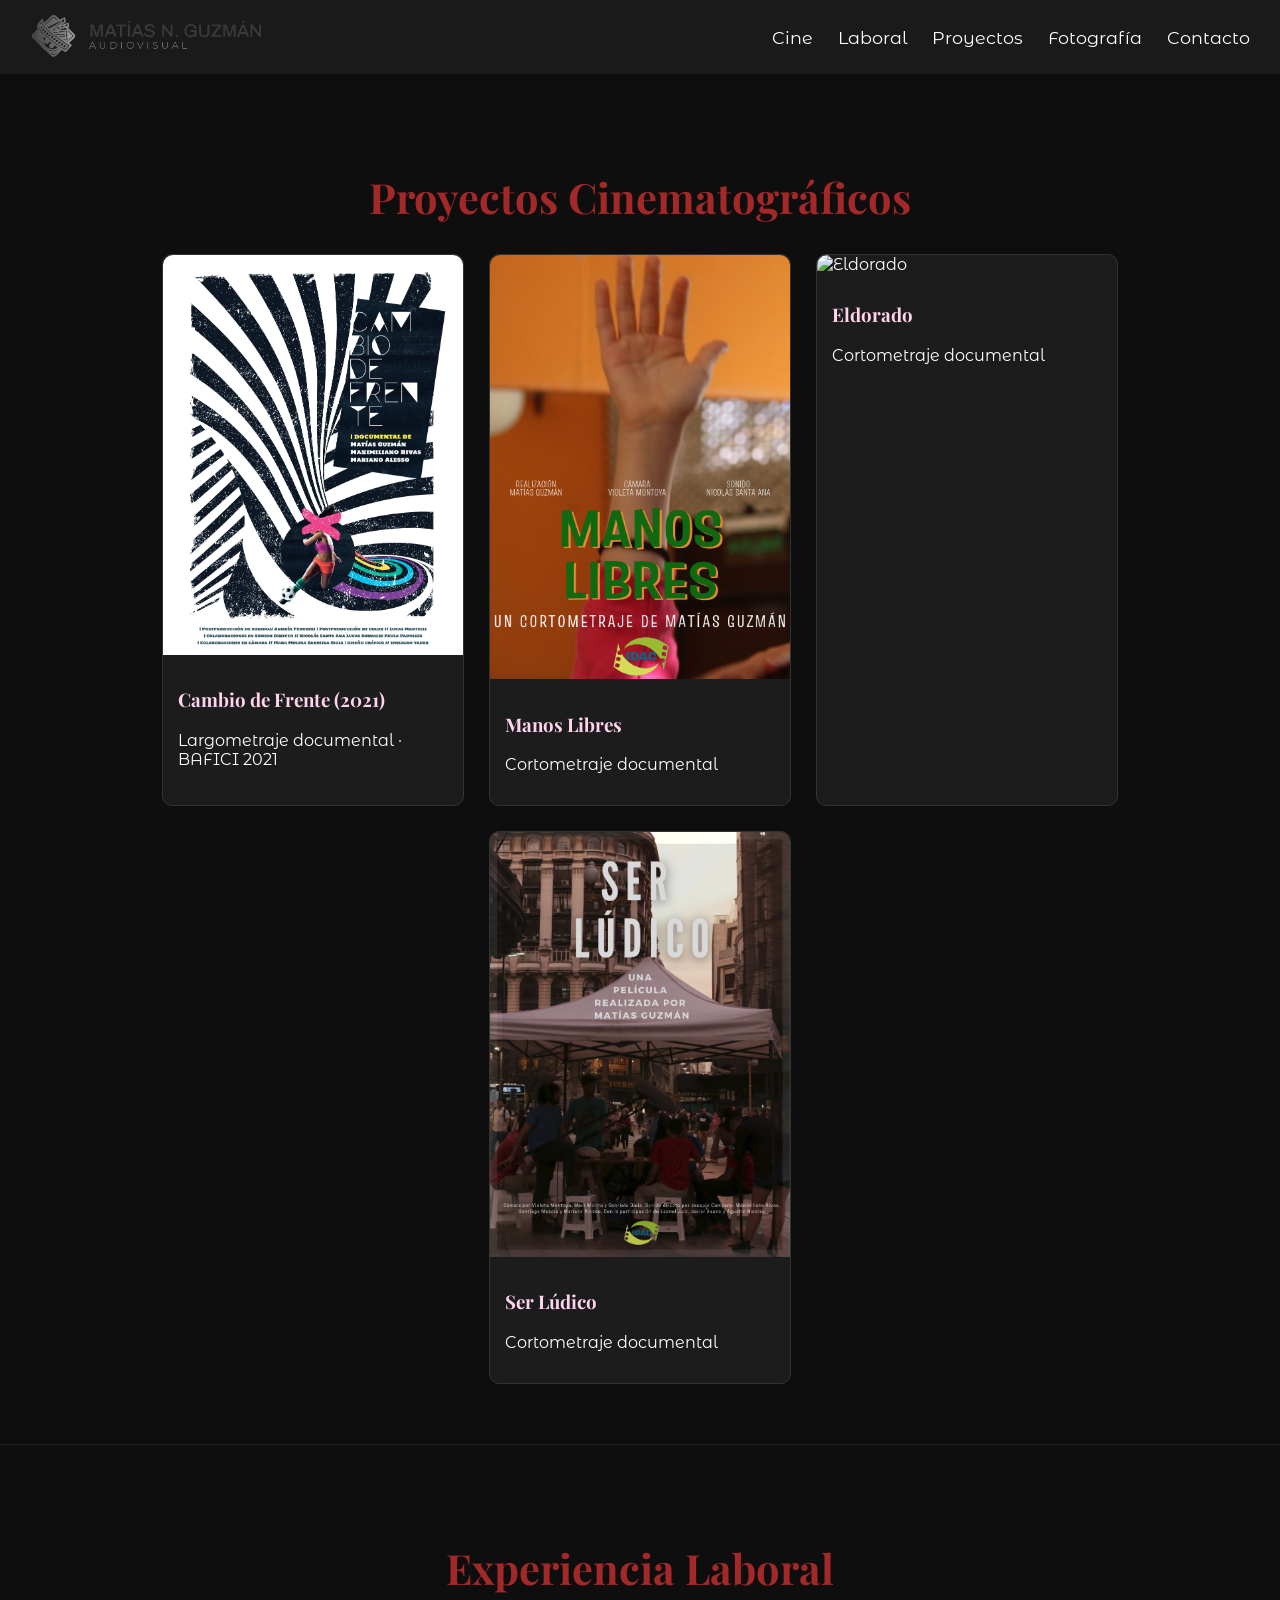
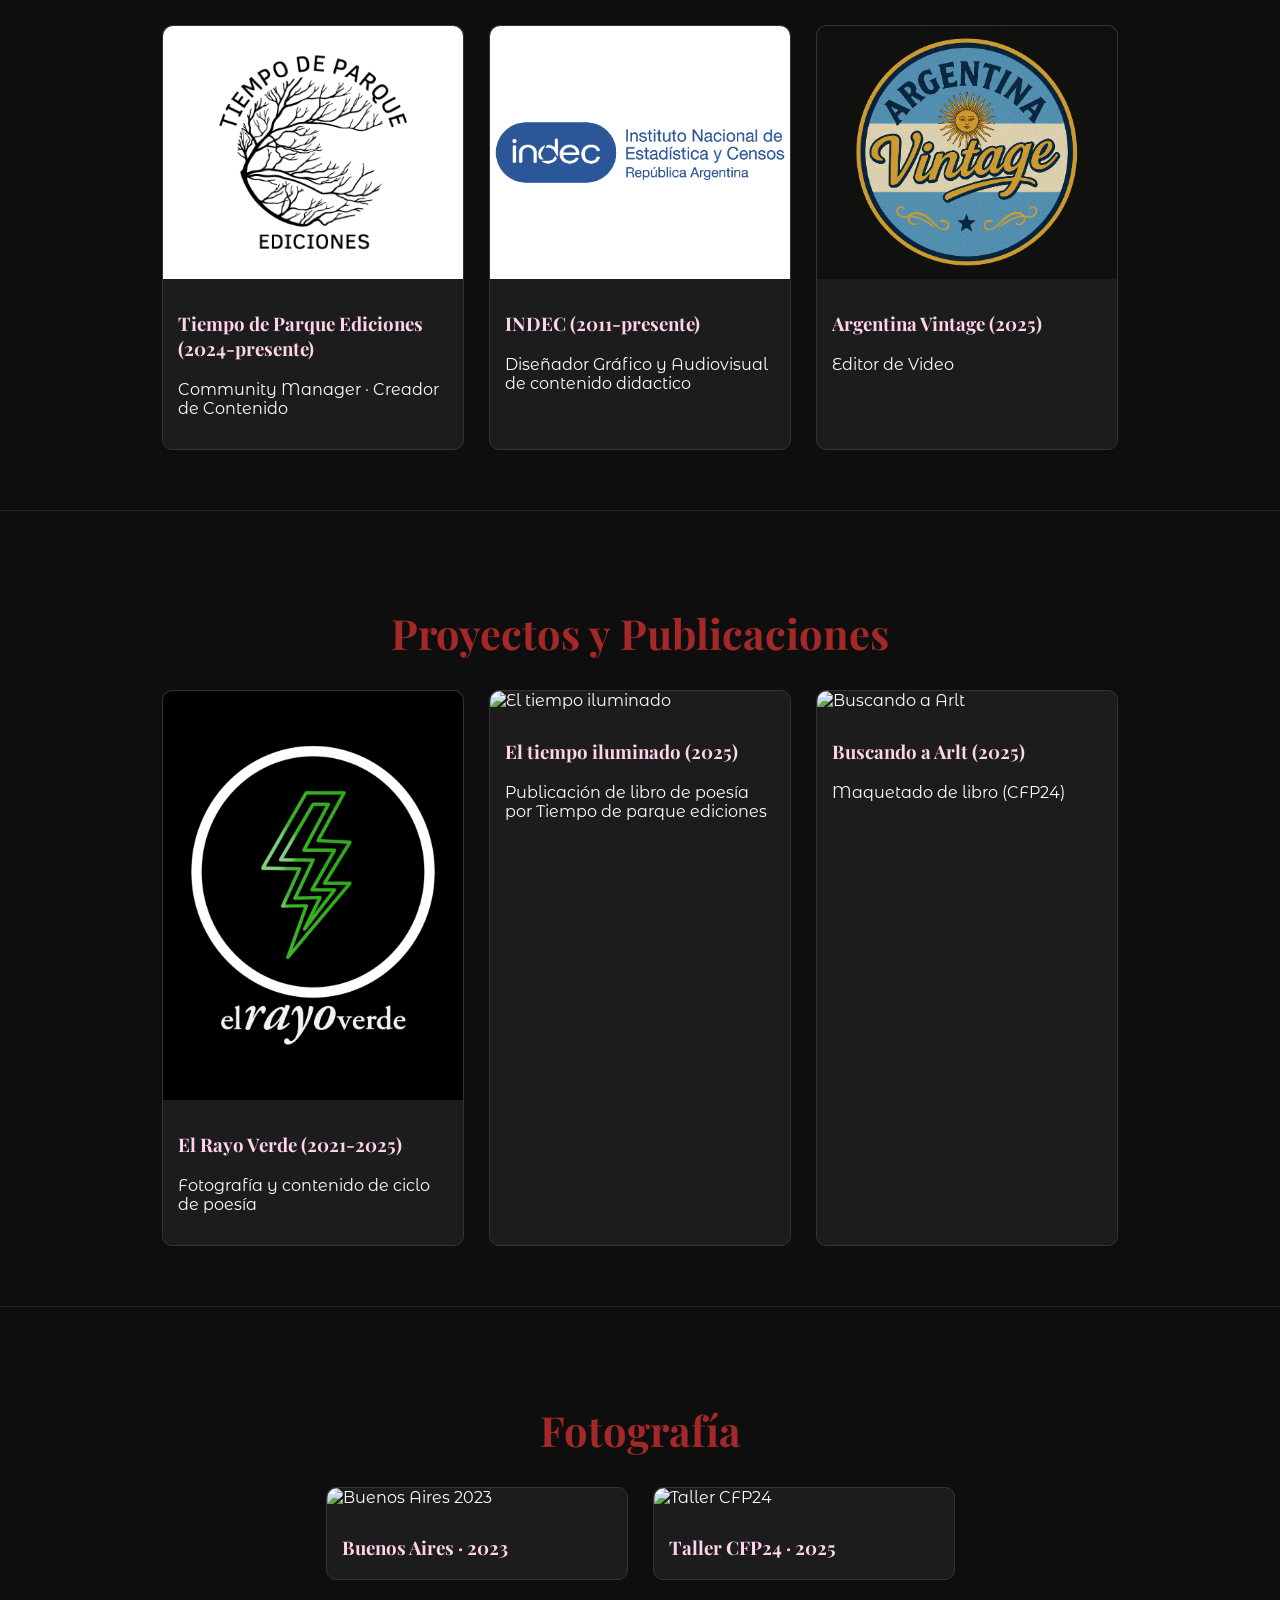
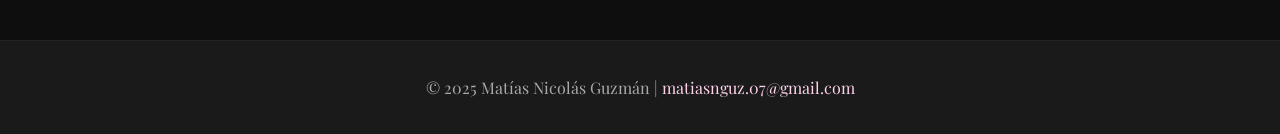
==== index.html @ 21bdc338 "Add files via upload" ====
<!DOCTYPE html>
<html lang="es">
<head>
  <meta charset="UTF-8">
  <meta name="viewport" content="width=device-width, initial-scale=1.0">
  <title>Portfolio – Matías Nicolás Guzmán</title>
  <link rel="stylesheet" href="css/style.css">

  <!-- Fuentes -->
  <link rel="preconnect" href="https://fonts.googleapis.com">
  <link rel="preconnect" href="https://fonts.gstatic.com" crossorigin>
  <link href="https://fonts.googleapis.com/css2?family=Montserrat+Alternates:wght@300;500;700&family=Playfair+Display:wght@400;700&display=swap" rel="stylesheet">
</head>

<body>

<header id="top">
  <div class="contenedor-header">
    <div class="logo">
      <img src="img/Logo MNG-02.png" alt="Logo Matías Guzmán">
    </div>

    <!-- Menú Hamburguesa -->
    <input type="checkbox" id="menu-toggle">
    <label for="menu-toggle" class="menu-icon">&#9776;</label>

    <nav class="navegador">
      <a href="#cine" class="listanav">Cine</a>
      <a href="#laboral" class="listanav">Laboral</a>
      <a href="#proyectos" class="listanav">Proyectos</a>
      <a href="#fotografia" class="listanav">Fotografía</a>
      <a href="#contacto" class="listanav">Contacto</a>
    </nav>
  </div>
</header>

<main>

  <!-- 🎬 CINE -->
  <section id="cine" class="bloque">
    <h1>Proyectos Cinematográficos</h1>
    <div class="galeria">
      <a href="#modal-cambio" class="card">
        <img src="img/portfolio/1_peliculas/1_cambio_de_frente/poster.png" alt="Cambio de Frente">
        <h3>Cambio de Frente (2021)</h3>
        <p>Largometraje documental · BAFICI 2021</p>
      </a>
      <a href="#modal-manos" class="card">
        <img src="img/portfolio/1_peliculas/2_manos_libres/Manos_Libres_0.png" alt="Manos Libres">
        <h3>Manos Libres</h3>
        <p>Cortometraje documental</p>
      </a>
      <a href="#modal-eldorado" class="card">
        <img src="img/eldorado.jpg" alt="Eldorado">
        <h3>Eldorado</h3>
        <p>Cortometraje documental</p>
      </a>
      <a href="#modal-serludico" class="card">
        <img src="img/portfolio/1_peliculas/4_ser_ludico/Ser lúdico poster 1.png" alt="Ser Lúdico">
        <h3>Ser Lúdico</h3>
        <p>Cortometraje documental</p>
      </a>
    </div>
  </section>

  <!-- 💼 LABORAL -->
  <section id="laboral" class="bloque">
    <h1>Experiencia Laboral</h1>
    <div class="galeria">
      <a href="#modal-tp" class="card">
        <img src="img/portfolio/2_trabajos/1_tiempo_de_parque/Tiempo-de-parque-1.png" alt="Tiempo de Parque">
        <h3>Tiempo de Parque Ediciones (2024-presente)</h3>
        <p>Community Manager · Creador de Contenido</p>
      </a>
      <a href="#modal-indec" class="card">
        <img src="img/portfolio/2_trabajos/2_indec/INDEC-1.png" alt="INDEC">
        <h3>INDEC (2011-presente)</h3>
        <p>Diseñador Gráfico y Audiovisual de contenido didactico</p>
      </a>
      <a href="#modal-vintage" class="card">
        <img src="img/portfolio/2_trabajos/3_argentina_vintage/Argentina-Vinatege-1.png" alt="Argentina Vintage">
        <h3>Argentina Vintage (2025)</h3>
        <p>Editor de Video</p>
      </a>
    </div>
  </section>

  <!-- 📚 PROYECTOS -->
  <section id="proyectos" class="bloque">
    <h1>Proyectos y Publicaciones</h1>
    <div class="galeria">
      <a href="#modal-rayo" class="card">
        <img src="img/portfolio/3_otras_experiencias/1_rayo_verde/El-Rayo-Verde-1.png" alt="El Rayo Verde">
        <h3>El Rayo Verde (2021-2025)</h3>
        <p>Fotografía y contenido de ciclo de poesía</p>
      </a>
      <a href="#modal-tiempo" class="card">
        <img src="img/portfolio/3_otras_experiencias/2_el_tiempo_iluminado/El_tiempo_iluminado_1.png" alt="El tiempo iluminado">
        <h3>El tiempo iluminado (2025)</h3>
        <p>Publicación de libro de poesía por Tiempo de parque ediciones</p>
      </a>
      <a href="#modal-arlt" class="card">
        <img src="img/portfolio/3_otras_experiencias/3_buscando_a_arlt/Buscando_a_Arlt_1.png" alt="Buscando a Arlt">
        <h3>Buscando a Arlt (2025)</h3>
        <p>Maquetado de libro (CFP24)</p>
      </a>
    </div>
  </section>

  <!-- 📸 FOTOGRAFÍA -->
  <section id="fotografia" class="bloque">
    <h1>Fotografía</h1>
    <div class="galeria">
      <a href="#album-buenosaires" class="card">
        <img src="img/foto_album1.jpg" alt="Buenos Aires 2023">
        <h3>Buenos Aires · 2023</h3>
      </a>
      <a href="#album-taller" class="card">
        <img src="img/foto_album2.jpg" alt="Taller CFP24">
        <h3>Taller CFP24 · 2025</h3>
      </a>
    </div>
  </section>

</main>

<footer id="contacto">
  <p>© 2025 Matías Nicolás Guzmán | <a href="mailto:matiasnguz.07@gmail.com">matiasnguz.07@gmail.com</a></p>
</footer>



<!-- ===== MODALES ===== -->
<!-- 🎬 Cine -->
<div id="modal-cambio" class="modal">
  <div class="modal-contenido">
    <a href="#" class="cerrar">&times;</a>
    <h2>Cambio de Frente (2021)</h2>
    <p>Largometraje documental co-dirigido junto a Maximiliano Rivas y Mariano Alesso. Seleccionado en BAFICI 2021.</p>
    <img src="img/cambio_set1.jpg" alt="">
    <iframe width="560" height="315" src="https://www.youtube.com/embed/IPI6MHdario?si=OzjEFWKhlk82py-E" title="YouTube video player" frameborder="0" allow="accelerometer; autoplay; clipboard-write; encrypted-media; gyroscope; picture-in-picture; web-share" referrerpolicy="strict-origin-when-cross-origin" allowfullscreen></iframe>
  </div>
</div>

<div id="modal-manos" class="modal">
  <div class="modal-contenido">
    <a href="#" class="cerrar">&times;</a>
    <h2>Manos Libres</h2>
    <p>Cortometraje documental. Realización integral.</p>
    <iframe width="560" height="315" src="https://www.youtube.com/embed/6IglUnKZR1o?si=a-uwd4CWpbsjKKUE" title="YouTube video player" frameborder="0" allow="accelerometer; autoplay; clipboard-write; encrypted-media; gyroscope; picture-in-picture; web-share" referrerpolicy="strict-origin-when-cross-origin" allowfullscreen></iframe>
  </div>
</div>

<div id="modal-eldorado" class="modal">
  <div class="modal-contenido">
    <a href="#" class="cerrar">&times;</a>
    <h2>Eldorado</h2>
    <p>Cortometraje documental. Realización integral.</p>
    <iframe width="560" height="315" src="https://www.youtube.com/embed/XXXXX" allowfullscreen></iframe>
  </div>
</div>

<!-- 💼 Laboral -->
<div id="modal-tp" class="modal">
  <div class="modal-contenido">
    <a href="#" class="cerrar">&times;</a>
    <h2>Tiempo de Parque Ediciones</h2>
    <p>Producción integral de contenidos audiovisuales para redes. Reels, diseño de piezas gráficas y cobertura fotográfica de eventos culturales.</p>
    <img src="img/evento_tdp1.jpg" alt="">
  </div>
</div>

<div id="modal-indec" class="modal">
  <div class="modal-contenido">
    <a href="#" class="cerrar">&times;</a>
    <h2>INDEC</h2>
    <p>Diseñador audiovisual y editor de contenidos didácticos desde 2011. Creación de materiales educativos, animaciones y videos institucionales.</p>
  </div>
</div>

<div id="modal-vintage" class="modal">
  <div class="modal-contenido">
    <a href="#" class="cerrar">&times;</a>
    <h2>Argentina Vintage</h2>
    <p>Edición de videos para canal de YouTube. Montaje a partir de voz en off, selección de archivo y efectos visuales.</p>
  </div>
</div>

<!-- 📚 Proyectos -->
 <div id="modal-rayo" class="modal">
  <div class="modal-contenido">
    <a href="#" class="cerrar">&times;</a>
    <h2>Buscando a Arlt</h2>
    <p>Maquetado y diseño del libro en el taller CFP24 (2025).</p>
    <img src="" alt="">
  </div>
</div>

<div id="modal-arlt" class="modal">
  <div class="modal-contenido">
    <a href="#" class="cerrar">&times;</a>
    <h2>Buscando a Arlt</h2>
    <p>Maquetado y diseño del libro en el taller CFP24 (2025).</p>
    <img src="" alt="">
  </div>
</div>

<div id="modal-tiempo" class="modal">
  <div class="modal-contenido">
    <a href="#" class="cerrar">&times;</a>
    <h2>El tiempo iluminado</h2>
    <p>Libro de poesía publicado en Tiempo de Parque Ediciones (2024).</p>
    <img src="img/tiempo_iluminado.jpg" alt="">
  </div>
</div>

<!-- 📸 Álbumes con carrusel -->
<div id="album-buenosaires" class="modal">
  <div class="modal-contenido">
    <a href="#" class="cerrar">&times;</a>
    <h2>Buenos Aires · 2023</h2>
    <div class="carrusel">
      <input type="radio" name="slide1" id="s1a" checked>
      <input type="radio" name="slide1" id="s2a">
      <input type="radio" name="slide1" id="s3a">

      <div class="slides">
        <div><img src="img/ba1.jpg" alt=""></div>
        <div><img src="img/ba2.jpg" alt=""></div>
        <div><img src="img/ba3.jpg" alt=""></div>
      </div>
      <div class="navegacion">
        <label for="s1a"></label>
        <label for="s2a"></label>
        <label for="s3a"></label>
      </div>
    </div>
  </div>
</div>

</body>
</html>
---- css/style.css ----
@charset "utf-8";

html {
    scroll-behavior: smooth;
}

body {
  margin: 0;
  background-color: #0e0e0e;
  color: #f0f0f0;
  font-family: "Montserrat Alternates", sans-serif;
}

/* HEADER */
header {
  background-color: #1a1a1a;
  padding: 10px 30px;
  position: sticky;
  top: 0;
  z-index: 10;
}

.contenedor-header {
  display: flex;
  justify-content: space-between;
  align-items: center;
}

.logo img { height: 50px; }

/* Menú Hamburguesa */
#menu-toggle { display: none; }

.menu-icon {
  display: none;
  font-size: 2em;
  color: #fff;
  cursor: pointer;
}

.navegador {
  display: flex;
  gap: 25px;
}

.listanav {
  color: #fff;
  text-decoration: none;
  font-size: 1.1em;
  transition: 0.3s;
}
.listanav:hover { color: rgb(163, 40, 40); }

/* BLOQUES */
.bloque {
  padding: 60px 10%;
  border-bottom: 1px solid #222;
}
h1 {
  font-family: "Playfair Display", serif;
  font-size: 2.6em;
  color: rgb(163, 40, 40);
  margin-bottom: 30px;
  text-align: center;
}

/* GALERÍA */
.galeria {
  display: flex;
  flex-wrap: wrap;
  gap: 25px;
  justify-content: center;
}

.card {
  background-color: #1c1c1c;
  border: 1px solid #333;
  border-radius: 10px;
  width: 300px;
  text-decoration: none;
  color: #fff;
  transition: transform 0.3s ease;
}
.card:hover { transform: scale(1.05); border-color: rgb(163, 40, 40); }
.card img {
  width: 100%;
  border-radius: 10px 10px 0 0;
}
.card h3 {
  font-family: "Playfair Display", serif;
  color: #ffd3ec;
  padding: 10px 15px 0;
}
.card p { padding: 0 15px 15px; }

/* MODAL */
.modal {
  position: fixed;
  top: 0; left: 0;
  width: 100%; height: 100%;
  background: rgba(0,0,0,0.85);
  display: none;
  justify-content: center;
  align-items: center;
  overflow-y: auto;
}
.modal:target { display: flex; }

.modal-contenido {
  background: #111;
  padding: 20px;
  width: 90%;
  max-width: 900px;
  border-radius: 8px;
}
.cerrar {
  color: #ffd3ec;
  font-size: 30px;
  text-decoration: none;
  float: right;
}

/* CARRUSEL */
.carrusel { position: relative; width: 100%; overflow: hidden; margin-top: 20px; }
.slides { display: flex; width: 300%; transition: transform 0.5s ease; }
.slides div { width: 100%; flex-shrink: 0; }
.slides img { width: 100%; border-radius: 8px; }
input[type=radio] { display: none; }
#s1a:checked ~ .slides { transform: translateX(0); }
#s2a:checked ~ .slides { transform: translateX(-100%); }
#s3a:checked ~ .slides { transform: translateX(-200%); }
.navegacion { text-align: center; margin-top: 10px; }
.navegacion label {
  display: inline-block;
  width: 15px; height: 15px;
  background: #aaa;
  border-radius: 50%;
  margin: 0 5px;
  cursor: pointer;
}
.navegacion label:hover { background: rgb(163, 40, 40); }

/* FOOTER */
footer {
  background-color: #1a1a1a;
  text-align: center;
  padding: 20px;
  font-family: "Playfair Display", serif;
  color: #aaa;
}
footer a { color: #ffd3ec; text-decoration: none; }
footer a:hover { color: rgb(163, 40, 40); }

/* 🔸 RESPONSIVE 🔸 */
@media (max-width: 900px) {
  h1 { font-size: 2em; }

  .navegador {
    position: absolute;
    top: 70px; right: 0;
    background-color: #111;
    width: 100%;
    flex-direction: column;
    align-items: center;
    display: none;
  }

  #menu-toggle:checked + .menu-icon + .navegador {
    display: flex;
  }

  .menu-icon { display: block; }

  .card { width: 90%; }
  .bloque { padding: 40px 5%; }
  .modal-contenido { width: 95%; }
}

@media (max-width: 600px) {
  h1 { font-size: 1.8em; }
  .card h3 { font-size: 1.1em; }
  .listanav { font-size: 1em; }
  .slides img { border-radius: 5px; }
}
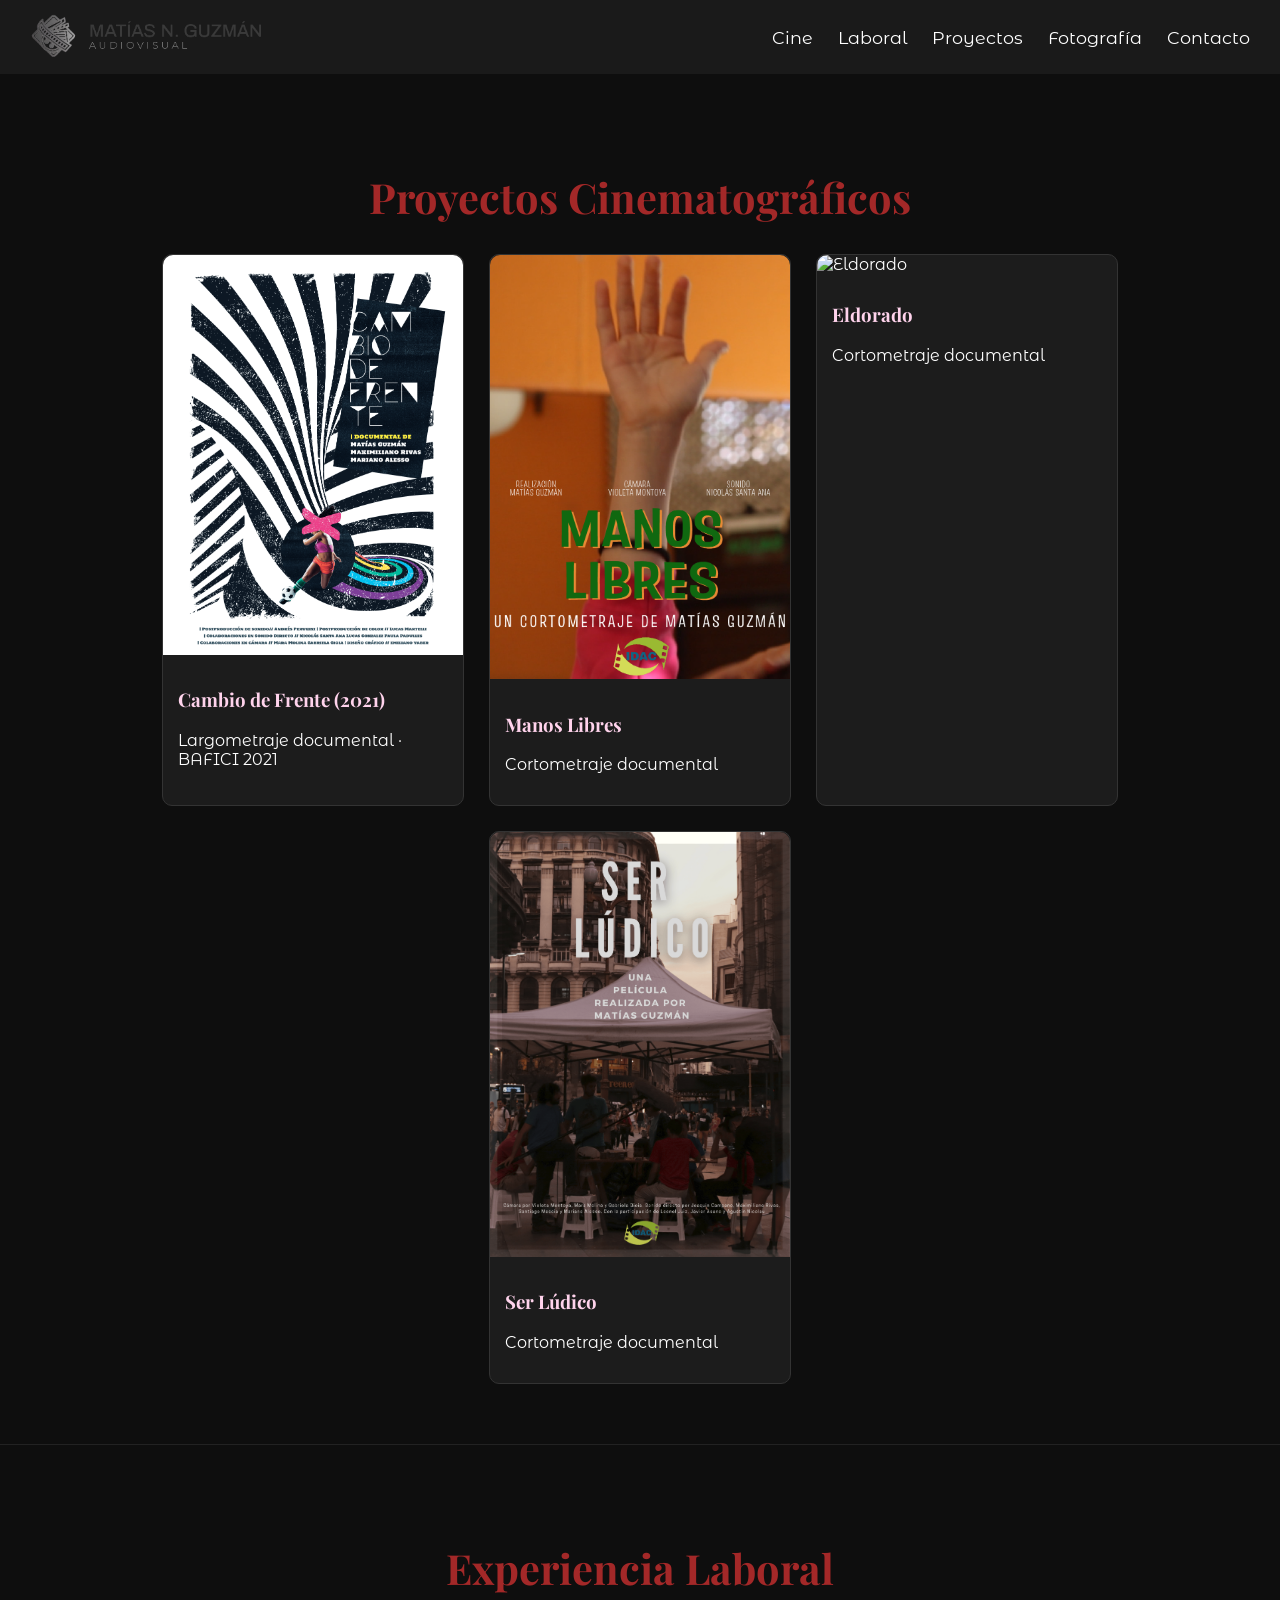
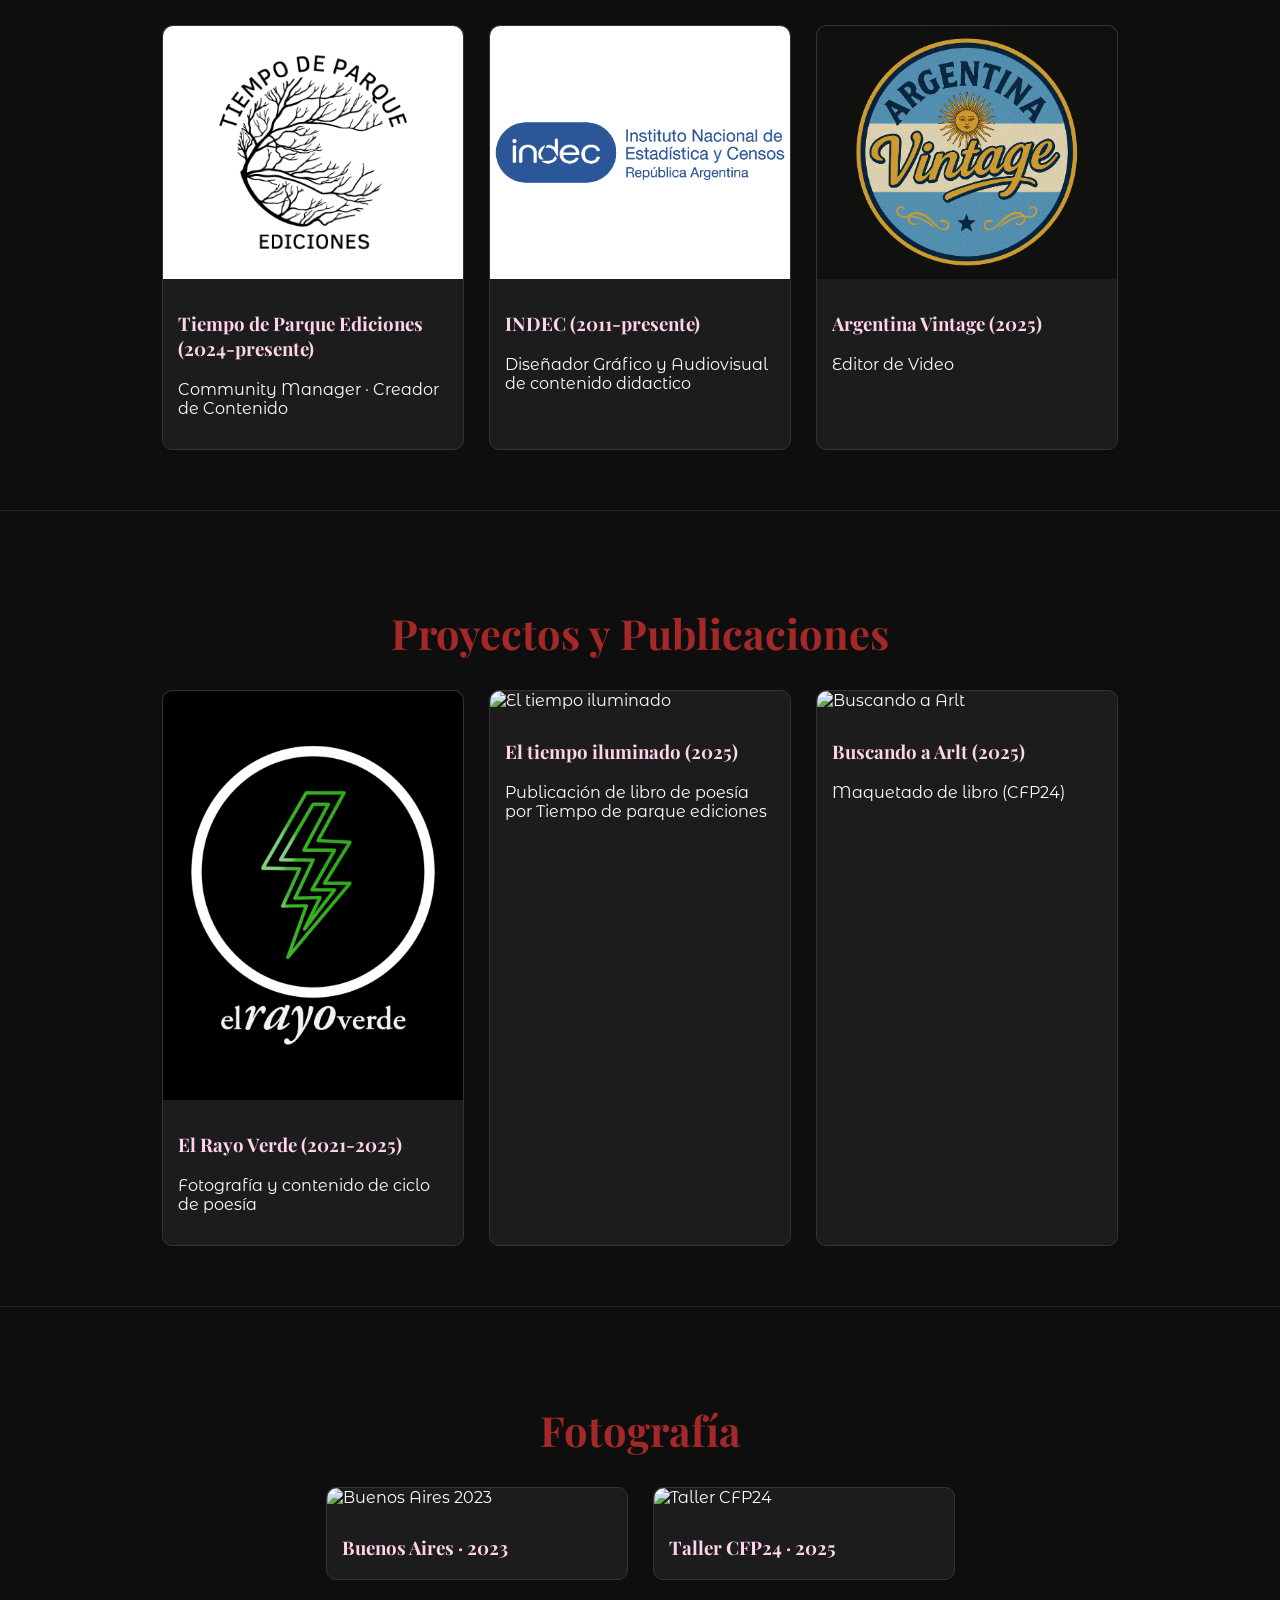
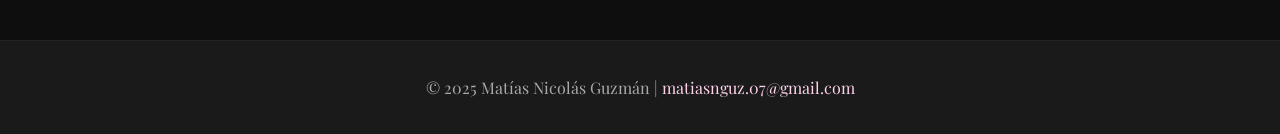
==== commit 6ffd8064: "Add files via upload" ====
--- a/index.html
+++ b/index.html
@@ -137,8 +137,10 @@
     <a href="#" class="cerrar">&times;</a>
     <h2>Cambio de Frente (2021)</h2>
     <p>Largometraje documental co-dirigido junto a Maximiliano Rivas y Mariano Alesso. Seleccionado en BAFICI 2021.</p>
+  <div class="video-container">
     <img src="img/cambio_set1.jpg" alt="">
-    <iframe width="560" height="315" src="https://www.youtube.com/embed/IPI6MHdario?si=OzjEFWKhlk82py-E" title="YouTube video player" frameborder="0" allow="accelerometer; autoplay; clipboard-write; encrypted-media; gyroscope; picture-in-picture; web-share" referrerpolicy="strict-origin-when-cross-origin" allowfullscreen></iframe>
+    <iframe src="https://www.youtube.com/embed/IPI6MHdario?si=OzjEFWKhlk82py-E" title="YouTube video" frameborder="0" allowfullscreen></iframe>
+  </div>
   </div>
 </div>
 
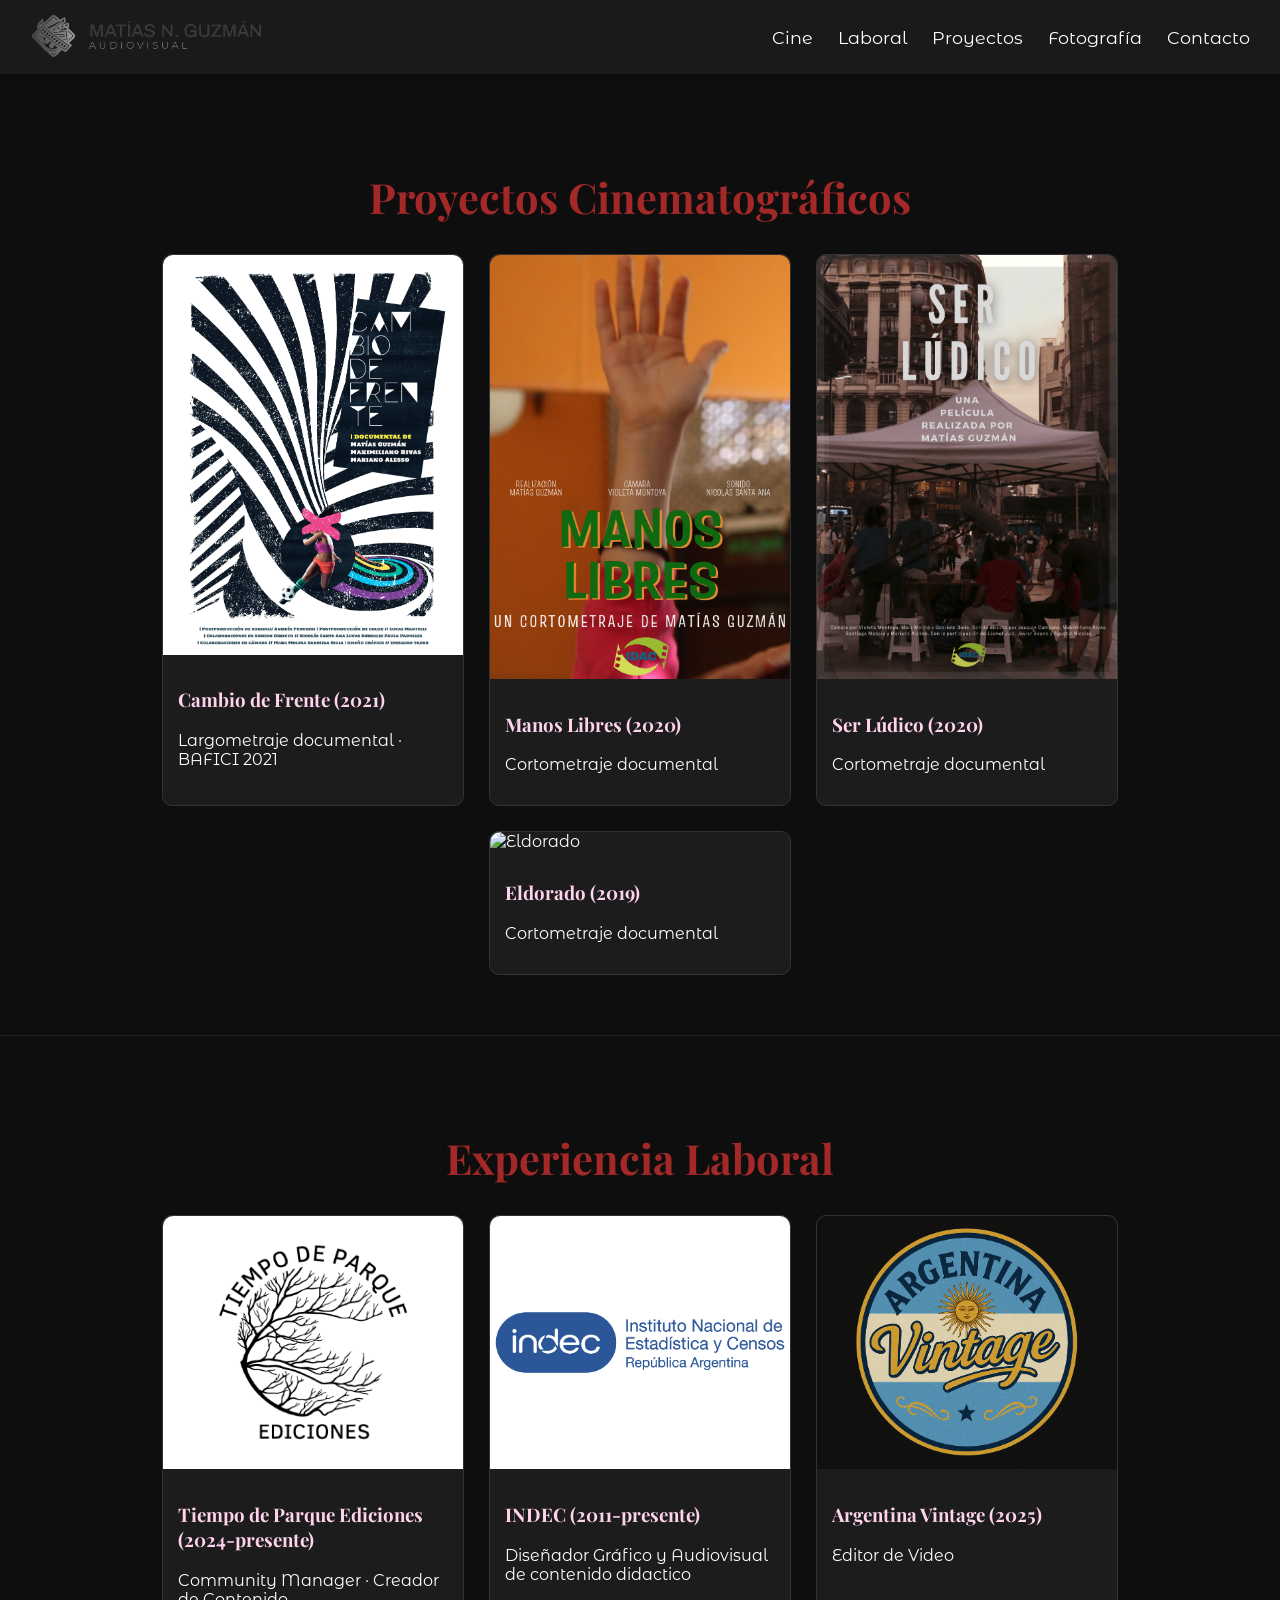
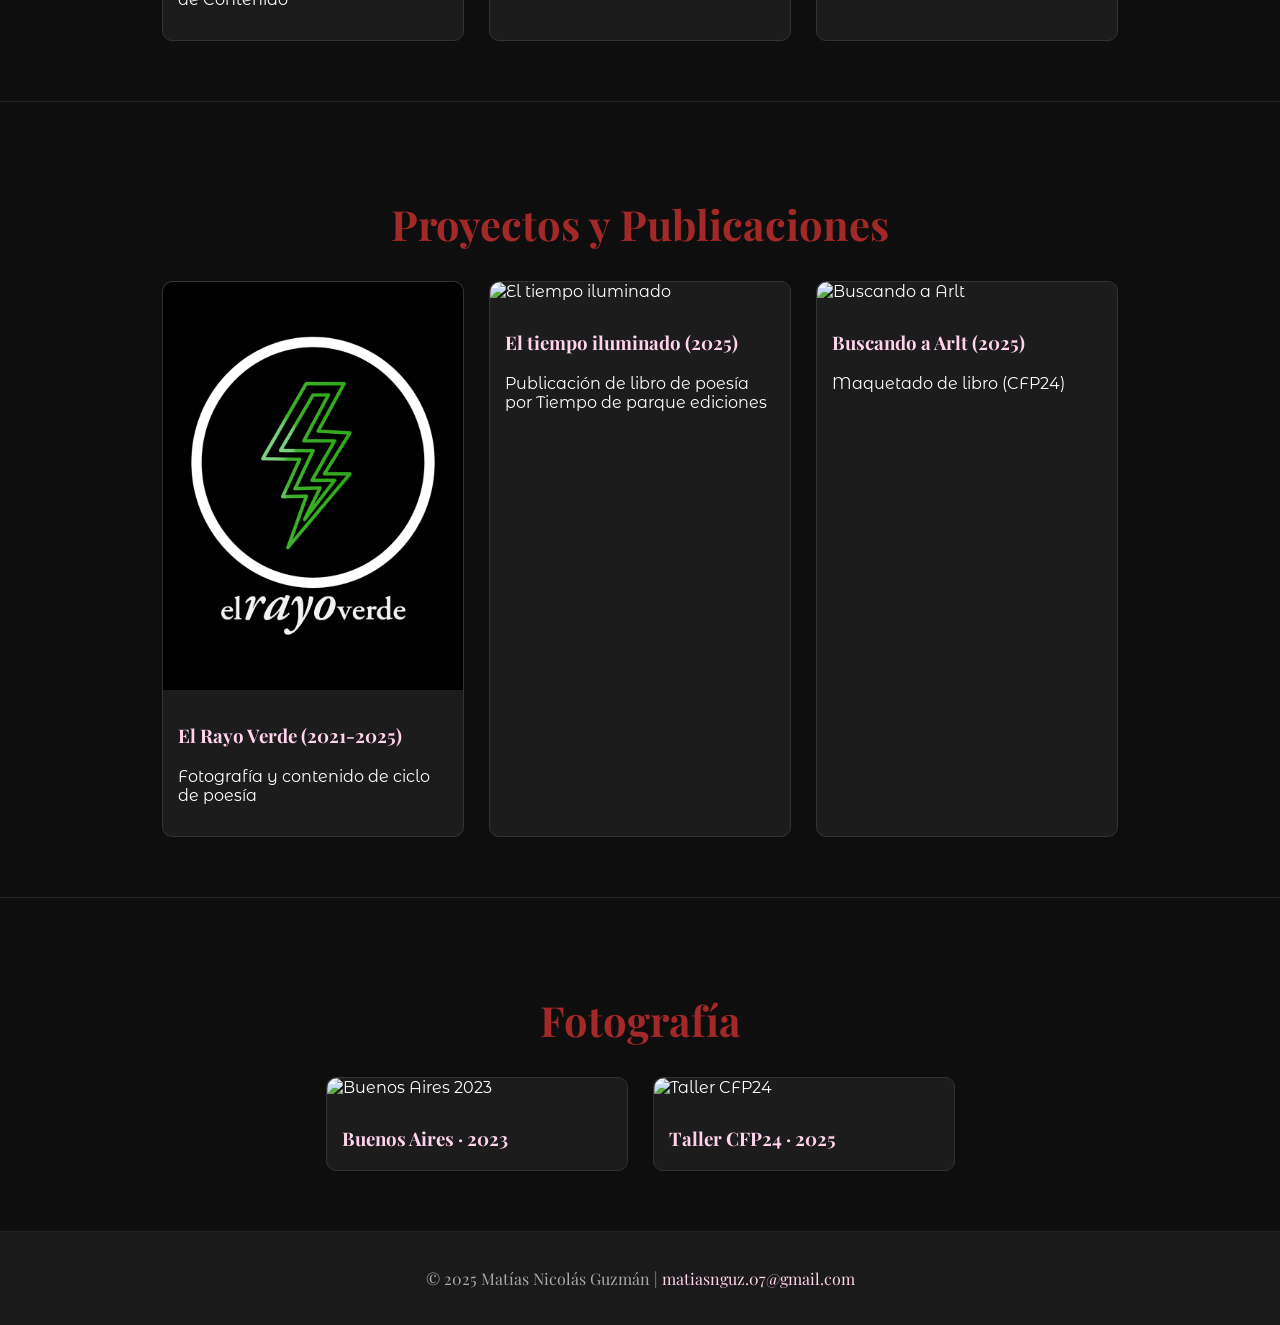
==== commit d64df6cc: "Add files via upload" ====
--- a/index.html
+++ b/index.html
@@ -38,28 +38,30 @@
 
   <!-- 🎬 CINE -->
   <section id="cine" class="bloque">
-    <h1>Proyectos Cinematográficos</h1>
-    <div class="galeria">
-      <a href="#modal-cambio" class="card">
-        <img src="img/portfolio/1_peliculas/1_cambio_de_frente/poster.png" alt="Cambio de Frente">
-        <h3>Cambio de Frente (2021)</h3>
-        <p>Largometraje documental · BAFICI 2021</p>
-      </a>
-      <a href="#modal-manos" class="card">
-        <img src="img/portfolio/1_peliculas/2_manos_libres/Manos_Libres_0.png" alt="Manos Libres">
-        <h3>Manos Libres</h3>
-        <p>Cortometraje documental</p>
-      </a>
-      <a href="#modal-eldorado" class="card">
-        <img src="img/eldorado.jpg" alt="Eldorado">
-        <h3>Eldorado</h3>
-        <p>Cortometraje documental</p>
-      </a>
-      <a href="#modal-serludico" class="card">
-        <img src="img/portfolio/1_peliculas/4_ser_ludico/Ser lúdico poster 1.png" alt="Ser Lúdico">
-        <h3>Ser Lúdico</h3>
-        <p>Cortometraje documental</p>
-      </a>
+    <div class="contenedor">
+      <h1>Proyectos Cinematográficos</h1>
+      <div class="galeria">
+        <a href="#modal-cambio" class="card">
+          <img src="img/portfolio/1_peliculas/1_cambio_de_frente/poster.png" alt="Cambio de Frente">
+          <h3>Cambio de Frente (2021)</h3>
+          <p>Largometraje documental · BAFICI 2021</p>
+        </a>
+        <a href="#modal-manos" class="card">
+          <img src="img/portfolio/1_peliculas/2_manos_libres/Manos_Libres_0.png" alt="Manos Libres">
+          <h3>Manos Libres (2020)</h3>
+          <p>Cortometraje documental</p>
+        </a>
+              <a href="#modal-serludico" class="card">
+          <img src="img/portfolio/1_peliculas/4_ser_ludico/Ser lúdico poster 1.png" alt="Ser Lúdico">
+          <h3>Ser Lúdico (2020)</h3>
+          <p>Cortometraje documental</p>
+          <a href="#modal-eldorado" class="card">
+          <img src="img/eldorado.jpg" alt="Eldorado">
+          <h3>Eldorado (2019)</h3>
+          <p>Cortometraje documental</p>
+        </a>
+        </a>
+      </div>
     </div>
   </section>
 
@@ -85,7 +87,7 @@
     </div>
   </section>
 
-  <!-- 📚 PROYECTOS -->
+  <!-- PROYECTOS -->
   <section id="proyectos" class="bloque">
     <h1>Proyectos y Publicaciones</h1>
     <div class="galeria">
@@ -107,7 +109,7 @@
     </div>
   </section>
 
-  <!-- 📸 FOTOGRAFÍA -->
+  <!-- FOTOGRAFÍA -->
   <section id="fotografia" class="bloque">
     <h1>Fotografía</h1>
     <div class="galeria">
@@ -131,25 +133,64 @@
 
 
 <!-- ===== MODALES ===== -->
-<!-- 🎬 Cine -->
+<!-- Cine -->
 <div id="modal-cambio" class="modal">
   <div class="modal-contenido">
     <a href="#" class="cerrar">&times;</a>
     <h2>Cambio de Frente (2021)</h2>
-    <p>Largometraje documental co-dirigido junto a Maximiliano Rivas y Mariano Alesso. Seleccionado en BAFICI 2021.</p>
-  <div class="video-container">
-    <img src="img/cambio_set1.jpg" alt="">
-    <iframe src="https://www.youtube.com/embed/IPI6MHdario?si=OzjEFWKhlk82py-E" title="YouTube video" frameborder="0" allowfullscreen></iframe>
-  </div>
+    <p class="descripcion">Largometraje documental co-dirigido junto a Maximiliano Rivas y Mariano Alesso. Seleccionado en BAFICI 2021.</p>
+  <div class="modal-grid">
+    <div class="video-container">
+    <iframe src="https://www.youtube.com/embed/IPI6MHdario?si=OzjEFWKhlk82py-E" title="Cambio de Frente" allowfullscreen></iframe>
+  </div>
+      <div class="ficha">
+        <p><strong>Dirección:</strong> Matías Guzmán, Maximiliano Rivas y Mariano Alesso</p>
+        <p><strong>Año:</strong> 2021</p>
+        <p><strong>Duración:</strong> 68 min</p>
+        <p><strong>Formato:</strong> Digital</p>
+        <p><strong>Rol:</strong> Realización integral, producción, cámara, sonido y montaje</p>
+      </div>
+    </div>
   </div>
 </div>
 
 <div id="modal-manos" class="modal">
   <div class="modal-contenido">
-    <a href="#" class="cerrar">&times;</a>
-    <h2>Manos Libres</h2>
-    <p>Cortometraje documental. Realización integral.</p>
-    <iframe width="560" height="315" src="https://www.youtube.com/embed/6IglUnKZR1o?si=a-uwd4CWpbsjKKUE" title="YouTube video player" frameborder="0" allow="accelerometer; autoplay; clipboard-write; encrypted-media; gyroscope; picture-in-picture; web-share" referrerpolicy="strict-origin-when-cross-origin" allowfullscreen></iframe>
+  <a href="#" class="cerrar">&times;</a>
+  <h2>Manos Libres</h2>
+  <p class="descripcion">Cortometraje documental. Realización integral.</p>
+    <div class="modal-grid">
+      <div class="video-container">
+      <iframe src="https://www.youtube.com/embed/6IglUnKZR1o?si=a-uwd4CWpbsjKKUE" title="Manos Libres" allowfullscreen></iframe>
+      </div>
+      <div class="ficha">
+        <p><strong>Dirección:</strong> Matías Guzmán</p>
+        <p><strong>Año:</strong> 2020</p>
+        <p><strong>Duración:</strong> 30 min</p>
+        <p><strong>Formato:</strong> Digital</p>
+        <p><strong>Rol:</strong> Dirección, producción, cámara y montaje</p>
+      </div>
+    </div>
+  </div>
+</div>
+
+<div id="modal-serludico" class="modal">
+  <div class="modal-contenido">
+  <a href="#" class="cerrar">&times;</a>
+  <h2>Ser Lúdico</h2>
+  <p class="descripcion">Cortometraje documental. Realización integral.</p>
+    <div class="modal-grid">
+      <div class="video-container">
+      <iframe src="https://www.youtube.com/embed/8PbncAzM4MI?si=5t0TfGC10crS3shq" title="Ser Lúdico" allowfullscreen></iframe>
+      </div>
+      <div class="ficha">
+        <p><strong>Dirección:</strong> Matías Guzmán</p>
+        <p><strong>Año:</strong> 2020</p>
+        <p><strong>Duración:</strong> 9 min</p>
+        <p><strong>Formato:</strong> Digital</p>
+        <p><strong>Rol:</strong> Dirección, producción, cámara y montaje</p>
+      </div>
+    </div>
   </div>
 </div>
 
@@ -157,8 +198,19 @@
   <div class="modal-contenido">
     <a href="#" class="cerrar">&times;</a>
     <h2>Eldorado</h2>
-    <p>Cortometraje documental. Realización integral.</p>
-    <iframe width="560" height="315" src="https://www.youtube.com/embed/XXXXX" allowfullscreen></iframe>
+    <p class="descripcion">Cortometraje documental. Realización integral.</p>
+    <div class="modal-grid">
+      <div class="video-container">
+    <iframe src="https://www.youtube.com/embed/XEJwKGX81LE?si=O_k0OC3HfcFRLRsM" title="Eldorado" allowfullscreen></iframe>
+    </div>
+    <div class="ficha">
+        <p><strong>Dirección:</strong> Matías Guzmán</p>
+        <p><strong>Año:</strong> 2019</p>
+        <p><strong>Duración:</strong> 5 min</p>
+        <p><strong>Formato:</strong> Digital</p>
+        <p><strong>Rol:</strong> Realización y montaje</p>
+      </div>
+    </div>
   </div>
 </div>
 
--- a/css/style.css
+++ b/css/style.css
@@ -112,7 +112,26 @@
   width: 90%;
   max-width: 900px;
   border-radius: 8px;
-}
+  text-align: center;
+}
+
+.video-container {
+  position: relative;
+  width: 100%;
+  max-width: 800px; /* límite en desktop */
+  margin: 20px auto; /* centra horizontalmente */
+  aspect-ratio: 16 / 9;
+}
+
+.video-container iframe {
+  position: absolute;
+  top: 0;
+  left: 0;
+  width: 100%;
+  height: 100%;
+  border: 0;
+}
+
 .cerrar {
   color: #ffd3ec;
   font-size: 30px;
@@ -181,4 +200,5 @@
   .card h3 { font-size: 1.1em; }
   .listanav { font-size: 1em; }
   .slides img { border-radius: 5px; }
-}
+  .video-container { max-width: 100%;
+}
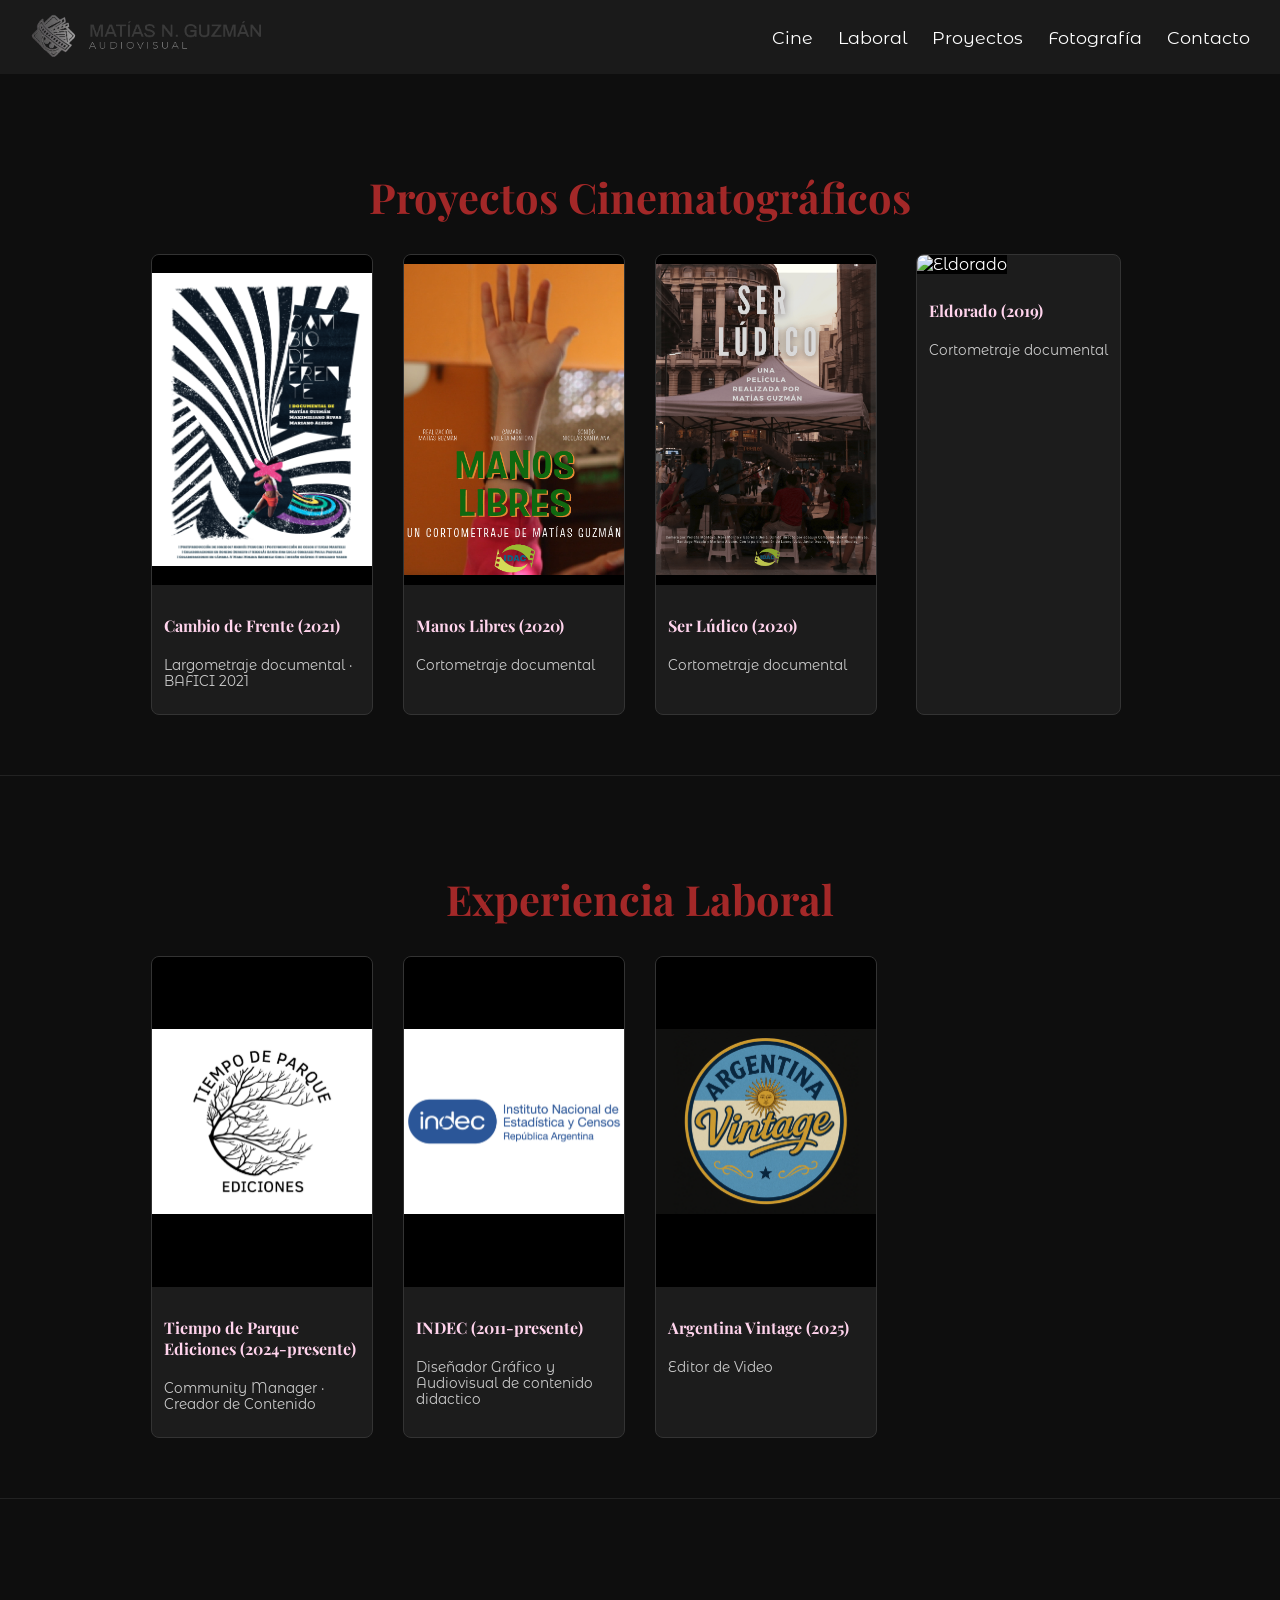
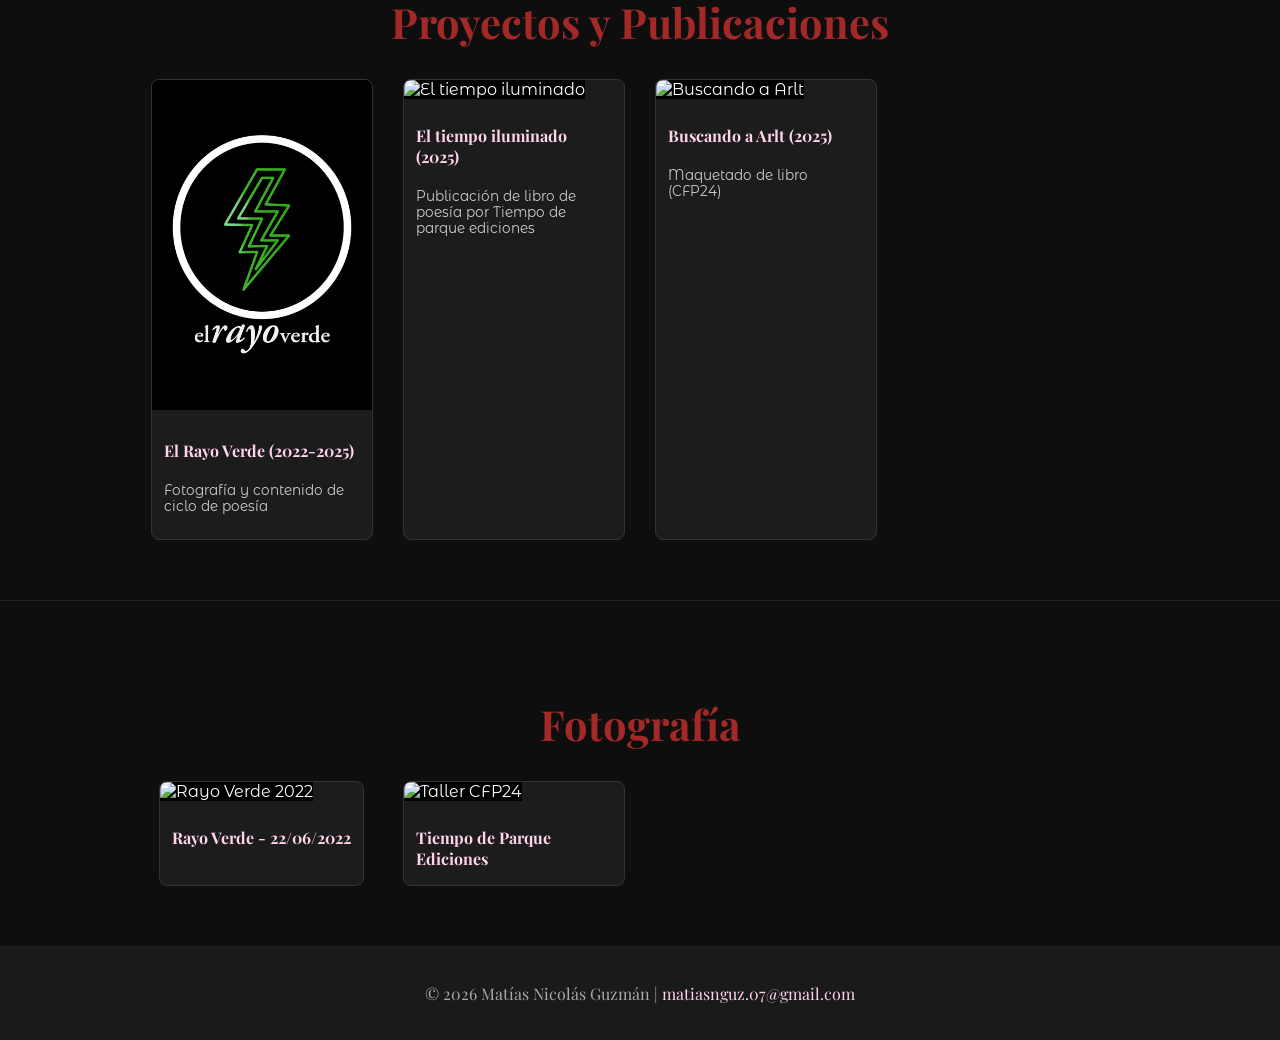
==== commit 2bdf898a: "Add files via upload" ====
--- a/index.html
+++ b/index.html
@@ -40,129 +40,161 @@
   <section id="cine" class="bloque">
     <div class="contenedor">
       <h1>Proyectos Cinematográficos</h1>
+
       <div class="galeria">
+
         <a href="#modal-cambio" class="card">
           <img src="img/portfolio/1_peliculas/1_cambio_de_frente/poster.png" alt="Cambio de Frente">
           <h3>Cambio de Frente (2021)</h3>
           <p>Largometraje documental · BAFICI 2021</p>
         </a>
+
         <a href="#modal-manos" class="card">
           <img src="img/portfolio/1_peliculas/2_manos_libres/Manos_Libres_0.png" alt="Manos Libres">
           <h3>Manos Libres (2020)</h3>
           <p>Cortometraje documental</p>
         </a>
-              <a href="#modal-serludico" class="card">
+
+        <a href="#modal-serludico" class="card">
           <img src="img/portfolio/1_peliculas/4_ser_ludico/Ser lúdico poster 1.png" alt="Ser Lúdico">
           <h3>Ser Lúdico (2020)</h3>
           <p>Cortometraje documental</p>
-          <a href="#modal-eldorado" class="card">
+        </a>
+
+        <a href="#modal-eldorado" class="card">
           <img src="img/eldorado.jpg" alt="Eldorado">
           <h3>Eldorado (2019)</h3>
           <p>Cortometraje documental</p>
         </a>
-        </a>
+
       </div>
     </div>
   </section>
 
   <!-- 💼 LABORAL -->
   <section id="laboral" class="bloque">
+    <div class="contenedor">
     <h1>Experiencia Laboral</h1>
-    <div class="galeria">
+
+      <div class="galeria">
+
       <a href="#modal-tp" class="card">
         <img src="img/portfolio/2_trabajos/1_tiempo_de_parque/Tiempo-de-parque-1.png" alt="Tiempo de Parque">
         <h3>Tiempo de Parque Ediciones (2024-presente)</h3>
         <p>Community Manager · Creador de Contenido</p>
       </a>
+
       <a href="#modal-indec" class="card">
         <img src="img/portfolio/2_trabajos/2_indec/INDEC-1.png" alt="INDEC">
         <h3>INDEC (2011-presente)</h3>
         <p>Diseñador Gráfico y Audiovisual de contenido didactico</p>
       </a>
+
       <a href="#modal-vintage" class="card">
         <img src="img/portfolio/2_trabajos/3_argentina_vintage/Argentina-Vinatege-1.png" alt="Argentina Vintage">
         <h3>Argentina Vintage (2025)</h3>
         <p>Editor de Video</p>
       </a>
+
+      </div>
     </div>
   </section>
 
   <!-- PROYECTOS -->
   <section id="proyectos" class="bloque">
+    <div class="contenedor">
     <h1>Proyectos y Publicaciones</h1>
-    <div class="galeria">
+
+      <div class="galeria">
+
       <a href="#modal-rayo" class="card">
         <img src="img/portfolio/3_otras_experiencias/1_rayo_verde/El-Rayo-Verde-1.png" alt="El Rayo Verde">
-        <h3>El Rayo Verde (2021-2025)</h3>
+        <h3>El Rayo Verde (2022-2025)</h3>
         <p>Fotografía y contenido de ciclo de poesía</p>
       </a>
+
       <a href="#modal-tiempo" class="card">
         <img src="img/portfolio/3_otras_experiencias/2_el_tiempo_iluminado/El_tiempo_iluminado_1.png" alt="El tiempo iluminado">
         <h3>El tiempo iluminado (2025)</h3>
         <p>Publicación de libro de poesía por Tiempo de parque ediciones</p>
       </a>
+
       <a href="#modal-arlt" class="card">
         <img src="img/portfolio/3_otras_experiencias/3_buscando_a_arlt/Buscando_a_Arlt_1.png" alt="Buscando a Arlt">
         <h3>Buscando a Arlt (2025)</h3>
         <p>Maquetado de libro (CFP24)</p>
       </a>
+
+      </div>
     </div>
   </section>
 
   <!-- FOTOGRAFÍA -->
-  <section id="fotografia" class="bloque">
+  <section id="fotografia" class="bloque fotografia">
+    <div class="contenedor">
     <h1>Fotografía</h1>
+
     <div class="galeria">
-      <a href="#album-buenosaires" class="card">
-        <img src="img/foto_album1.jpg" alt="Buenos Aires 2023">
-        <h3>Buenos Aires · 2023</h3>
-      </a>
+
+      <a href="#album-rayoverde" class="card">
+        <img src="img/fotografia/1_rayoverde/Diana1.2-2.jpg" alt="Rayo Verde 2022">
+        <h3>Rayo Verde - 22/06/2022</h3>
+      </a>
+
       <a href="#album-taller" class="card">
         <img src="img/foto_album2.jpg" alt="Taller CFP24">
-        <h3>Taller CFP24 · 2025</h3>
-      </a>
+        <h3>Tiempo de Parque Ediciones</h3>
+      </a>
+
+      </div>
     </div>
   </section>
 
 </main>
 
 <footer id="contacto">
-  <p>© 2025 Matías Nicolás Guzmán | <a href="mailto:matiasnguz.07@gmail.com">matiasnguz.07@gmail.com</a></p>
+  <p>© 2026 Matías Nicolás Guzmán | <a href="mailto:matiasnguz.07@gmail.com">matiasnguz.07@gmail.com</a></p>
 </footer>
 
-
-
 <!-- ===== MODALES ===== -->
+
 <!-- Cine -->
 <div id="modal-cambio" class="modal">
   <div class="modal-contenido">
     <a href="#" class="cerrar">&times;</a>
+
     <h2>Cambio de Frente (2021)</h2>
-    <p class="descripcion">Largometraje documental co-dirigido junto a Maximiliano Rivas y Mariano Alesso. Seleccionado en BAFICI 2021.</p>
+    <p class="descripcion">Largometraje documental. Seleccionado en BAFICI 2021.</p>
+
   <div class="modal-grid">
     <div class="video-container">
     <iframe src="https://www.youtube.com/embed/IPI6MHdario?si=OzjEFWKhlk82py-E" title="Cambio de Frente" allowfullscreen></iframe>
   </div>
+
       <div class="ficha">
         <p><strong>Dirección:</strong> Matías Guzmán, Maximiliano Rivas y Mariano Alesso</p>
         <p><strong>Año:</strong> 2021</p>
         <p><strong>Duración:</strong> 68 min</p>
-        <p><strong>Formato:</strong> Digital</p>
         <p><strong>Rol:</strong> Realización integral, producción, cámara, sonido y montaje</p>
       </div>
-    </div>
-  </div>
+
+    </div>
+  </div>
+  
 </div>
 
 <div id="modal-manos" class="modal">
   <div class="modal-contenido">
-  <a href="#" class="cerrar">&times;</a>
-  <h2>Manos Libres</h2>
-  <p class="descripcion">Cortometraje documental. Realización integral.</p>
+    <a href="#" class="cerrar">&times;</a>
+
+    <h2>Manos Libres</h2>
+    <p class="descripcion">Cortometraje documental. Realización integral.</p>
+  
     <div class="modal-grid">
       <div class="video-container">
       <iframe src="https://www.youtube.com/embed/6IglUnKZR1o?si=a-uwd4CWpbsjKKUE" title="Manos Libres" allowfullscreen></iframe>
       </div>
+
       <div class="ficha">
         <p><strong>Dirección:</strong> Matías Guzmán</p>
         <p><strong>Año:</strong> 2020</p>
@@ -170,19 +202,24 @@
         <p><strong>Formato:</strong> Digital</p>
         <p><strong>Rol:</strong> Dirección, producción, cámara y montaje</p>
       </div>
-    </div>
+
+    </div>
+
   </div>
 </div>
 
 <div id="modal-serludico" class="modal">
   <div class="modal-contenido">
   <a href="#" class="cerrar">&times;</a>
+
   <h2>Ser Lúdico</h2>
   <p class="descripcion">Cortometraje documental. Realización integral.</p>
+
     <div class="modal-grid">
       <div class="video-container">
       <iframe src="https://www.youtube.com/embed/8PbncAzM4MI?si=5t0TfGC10crS3shq" title="Ser Lúdico" allowfullscreen></iframe>
       </div>
+
       <div class="ficha">
         <p><strong>Dirección:</strong> Matías Guzmán</p>
         <p><strong>Año:</strong> 2020</p>
@@ -190,19 +227,24 @@
         <p><strong>Formato:</strong> Digital</p>
         <p><strong>Rol:</strong> Dirección, producción, cámara y montaje</p>
       </div>
-    </div>
-  </div>
+
+    </div>
+  </div>
+
 </div>
 
 <div id="modal-eldorado" class="modal">
   <div class="modal-contenido">
     <a href="#" class="cerrar">&times;</a>
+
     <h2>Eldorado</h2>
     <p class="descripcion">Cortometraje documental. Realización integral.</p>
+
     <div class="modal-grid">
       <div class="video-container">
-    <iframe src="https://www.youtube.com/embed/XEJwKGX81LE?si=O_k0OC3HfcFRLRsM" title="Eldorado" allowfullscreen></iframe>
-    </div>
+      <iframe src="https://www.youtube.com/embed/XEJwKGX81LE?si=4OLkaPCB6ZLdH-tK" title="Eldorado" allowfullscreen></iframe>
+    </div>
+
     <div class="ficha">
         <p><strong>Dirección:</strong> Matías Guzmán</p>
         <p><strong>Año:</strong> 2019</p>
@@ -210,16 +252,20 @@
         <p><strong>Formato:</strong> Digital</p>
         <p><strong>Rol:</strong> Realización y montaje</p>
       </div>
-    </div>
-  </div>
+
+    </div>
+  </div>
+
 </div>
 
 <!-- 💼 Laboral -->
 <div id="modal-tp" class="modal">
   <div class="modal-contenido">
     <a href="#" class="cerrar">&times;</a>
+
     <h2>Tiempo de Parque Ediciones</h2>
     <p>Producción integral de contenidos audiovisuales para redes. Reels, diseño de piezas gráficas y cobertura fotográfica de eventos culturales.</p>
+
     <img src="img/evento_tdp1.jpg" alt="">
   </div>
 </div>
@@ -227,14 +273,17 @@
 <div id="modal-indec" class="modal">
   <div class="modal-contenido">
     <a href="#" class="cerrar">&times;</a>
+
     <h2>INDEC</h2>
     <p>Diseñador audiovisual y editor de contenidos didácticos desde 2011. Creación de materiales educativos, animaciones y videos institucionales.</p>
+
   </div>
 </div>
 
 <div id="modal-vintage" class="modal">
   <div class="modal-contenido">
     <a href="#" class="cerrar">&times;</a>
+
     <h2>Argentina Vintage</h2>
     <p>Edición de videos para canal de YouTube. Montaje a partir de voz en off, selección de archivo y efectos visuales.</p>
   </div>
@@ -242,6 +291,15 @@
 
 <!-- 📚 Proyectos -->
  <div id="modal-rayo" class="modal">
+  <div class="modal-contenido">
+    <a href="#" class="cerrar">&times;</a>
+    <h2>El Rayo Verde</h2>
+    <p>Maquetado y diseño del libro en el taller CFP24 (2025).</p>
+    <img src="" alt="">
+  </div>
+</div>
+
+<div id="modal-arlt" class="modal">
   <div class="modal-contenido">
     <a href="#" class="cerrar">&times;</a>
     <h2>Buscando a Arlt</h2>
@@ -250,15 +308,6 @@
   </div>
 </div>
 
-<div id="modal-arlt" class="modal">
-  <div class="modal-contenido">
-    <a href="#" class="cerrar">&times;</a>
-    <h2>Buscando a Arlt</h2>
-    <p>Maquetado y diseño del libro en el taller CFP24 (2025).</p>
-    <img src="" alt="">
-  </div>
-</div>
-
 <div id="modal-tiempo" class="modal">
   <div class="modal-contenido">
     <a href="#" class="cerrar">&times;</a>
@@ -268,28 +317,57 @@
   </div>
 </div>
 
-<!-- 📸 Álbumes con carrusel -->
-<div id="album-buenosaires" class="modal">
-  <div class="modal-contenido">
-    <a href="#" class="cerrar">&times;</a>
-    <h2>Buenos Aires · 2023</h2>
-    <div class="carrusel">
-      <input type="radio" name="slide1" id="s1a" checked>
-      <input type="radio" name="slide1" id="s2a">
-      <input type="radio" name="slide1" id="s3a">
-
-      <div class="slides">
-        <div><img src="img/ba1.jpg" alt=""></div>
-        <div><img src="img/ba2.jpg" alt=""></div>
-        <div><img src="img/ba3.jpg" alt=""></div>
-      </div>
-      <div class="navegacion">
-        <label for="s1a"></label>
-        <label for="s2a"></label>
-        <label for="s3a"></label>
-      </div>
-    </div>
-  </div>
+<!-- Carrusel -->
+<div id="album-rayoverde" class="modal">
+  <div class="modal-contenido">
+    <a href="#" class="cerrar">&times;</a>
+
+    <h2>Rayo Verde · 22/06/2022</h2>
+    <p class="subtitulo">Registro fotográfico de lecturas performáticas en espacio cultural independiente.</p>
+
+<div class="carrusel">
+
+  <!-- RADIOS -->
+  <input type="radio" name="rayo" id="r1" checked>
+  <input type="radio" name="rayo" id="r2">
+  <input type="radio" name="rayo" id="r3">
+
+  <!-- SLIDES -->
+  <div class="slides">
+
+    <div class="slide">
+      <img src="img/fotografia/1_rayoverde/Diana1.2-2.jpg" alt="">
+      <p class="epigrafe">Diana en lectura performática</p>
+    </div>
+
+    <div class="slide">
+      <img src="img/fotografia/1_rayoverde/Diana2.2-2.jpg" alt="">
+      <p class="epigrafe">Momento de lectura íntima</p>
+    </div>
+
+    <div class="slide">
+      <img src="img/fotografia/1_rayoverde/Federico Torres1.2-2.jpg" alt="">
+      <p class="epigrafe">Lectura colectiva</p>
+    </div>
+
+  </div>
+
+  <!-- NAV -->
+  <div class="navegacion">
+    <label for="r1"></label>
+    <label for="r2"></label>
+    <label for="r3"></label>
+  </div>
+
+  <!-- INFO FINAL -->
+  <div class="album-info">
+  <p><strong>Cámara:</strong> Canon T6i</p>
+  <p><strong>Lente:</strong> 50mm</p>
+  <p><strong>Lugar:</strong> Rayo Verde</p>
+  <p><strong>Fecha:</strong> 22/06/2022</p>
+  </div>
+
+</div>
 </div>
 
 </body>
--- a/css/style.css
+++ b/css/style.css
@@ -66,32 +66,52 @@
 
 /* GALERÍA */
 .galeria {
-  display: flex;
-  flex-wrap: wrap;
+  display: grid;
+  grid-template-columns: repeat(auto-fill, minmax(180px, 1fr));
   gap: 25px;
-  justify-content: center;
+}
+
+.contenedor {
+  max-width: 1200px; /* límite de ancho */
+  margin: 0 auto; /* centra */
+  padding: 0 20px;
 }
 
 .card {
   background-color: #1c1c1c;
   border: 1px solid #333;
-  border-radius: 10px;
-  width: 300px;
+  border-radius: 8px;
+  overflow: hidden;
   text-decoration: none;
   color: #fff;
   transition: transform 0.3s ease;
-}
-.card:hover { transform: scale(1.05); border-color: rgb(163, 40, 40); }
+  max-width: 220px; /* controla ancho tipo poster */
+  margin: 0 auto;
+}
+
+.card:hover { transform: scale(1.03);
+  border-color: rgb(163, 40, 40);
+}
+
 .card img {
   width: 100%;
-  border-radius: 10px 10px 0 0;
-}
+  aspect-ratio: 2 / 3; /* proporción poster */
+  object-fit: contain;
+  background-color: #000; /* relleno si sobra espacio */
+}
+
 .card h3 {
   font-family: "Playfair Display", serif;
+  font-size: 1em;
   color: #ffd3ec;
-  padding: 10px 15px 0;
-}
-.card p { padding: 0 15px 15px; }
+  padding: 10px 12px 0;
+}
+
+.card p {
+  font-size: 0.85em;
+  padding: 5px 12px 12px;
+  color: #ccc;
+}
 
 /* MODAL */
 .modal {
@@ -108,28 +128,49 @@
 
 .modal-contenido {
   background: #111;
-  padding: 20px;
+  padding: 25px;
   width: 90%;
   max-width: 900px;
+  max-height: 90vh;
+  overflow-y: auto; /* (scroll interno) */
   border-radius: 8px;
-  text-align: center;
+  margin: auto;
+}
+
+.descripcion {
+  margin-bottom: 20px;
+  color: #ccc;
+  line-height: 1.5;
+  border-bottom: 1px solid #333;
+  padding-bottom: 10px;
+}
+
+.modal-grid {
+  display: flex;
+  gap: 20px;
+  align-items: flex-start;
 }
 
 .video-container {
+  flex: 2;
   position: relative;
-  width: 100%;
-  max-width: 800px; /* límite en desktop */
-  margin: 20px auto; /* centra horizontalmente */
   aspect-ratio: 16 / 9;
 }
 
 .video-container iframe {
-  position: absolute;
-  top: 0;
-  left: 0;
   width: 100%;
   height: 100%;
   border: 0;
+}
+
+.ficha {
+  flex: 1;
+  font-size: 0.95em;
+  color: #ddd;
+}
+
+.ficha p {
+  margin-bottom: 8px;
 }
 
 .cerrar {
@@ -170,13 +211,22 @@
 footer a { color: #ffd3ec; text-decoration: none; }
 footer a:hover { color: rgb(163, 40, 40); }
 
-/* 🔸 RESPONSIVE 🔸 */
-@media (max-width: 900px) {
-  h1 { font-size: 2em; }
-
+/* RESPONSIVE */
+@media (max-width: 768px) {
+
+  .modal-grid {
+    flex-direction: column;
+  }
+
+  h1 { 
+    font-size: 2em; 
+  }
+
+  /* MENÚ MOVIBLE */
   .navegador {
     position: absolute;
-    top: 70px; right: 0;
+    top: 70px;
+    right: 0;
     background-color: #111;
     width: 100%;
     flex-direction: column;
@@ -188,17 +238,51 @@
     display: flex;
   }
 
-  .menu-icon { display: block; }
-
-  .card { width: 90%; }
-  .bloque { padding: 40px 5%; }
-  .modal-contenido { width: 95%; }
+  .menu-icon { 
+    display: block; 
+  }
+
+  /* CARDS */
+  .card { 
+    max-width: 100%;
+  }
+
+  .bloque { 
+    padding: 40px 5%; 
+  }
+
+  .modal-contenido { 
+    width: 95%; 
+  }
 }
 
 @media (max-width: 600px) {
-  h1 { font-size: 1.8em; }
-  .card h3 { font-size: 1.1em; }
-  .listanav { font-size: 1em; }
-  .slides img { border-radius: 5px; }
-  .video-container { max-width: 100%;
-}
+
+  h1 { 
+    font-size: 1.8em; 
+  }
+
+  .card h3 { 
+    font-size: 1.1em; 
+  }
+
+  .listanav { 
+    font-size: 1em; 
+  }
+
+  .slides img { 
+    border-radius: 5px; 
+  }
+
+  .video-container { 
+    max-width: 100%; 
+  }
+
+  .galeria {
+    grid-template-columns: repeat(2, 1fr);
+  }
+
+  .card img {
+    aspect-ratio: 2 / 3;
+  }
+}
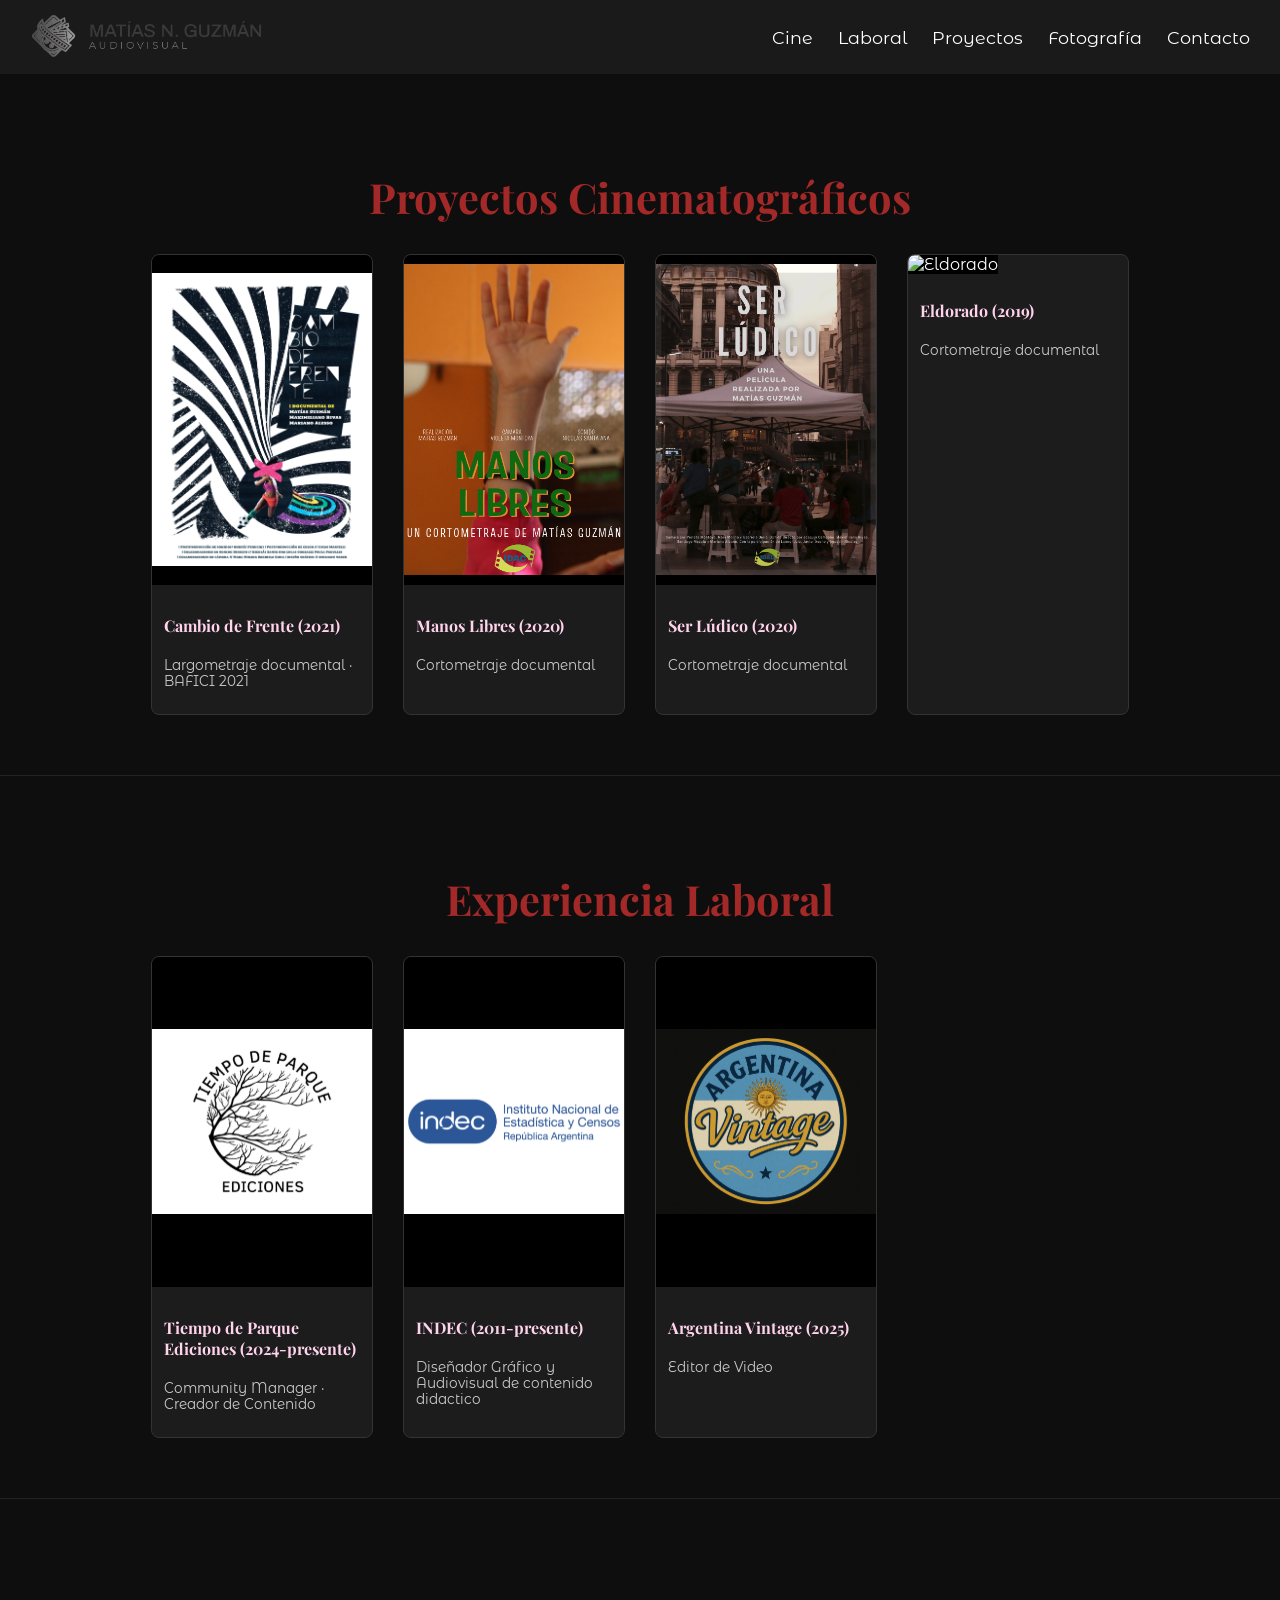
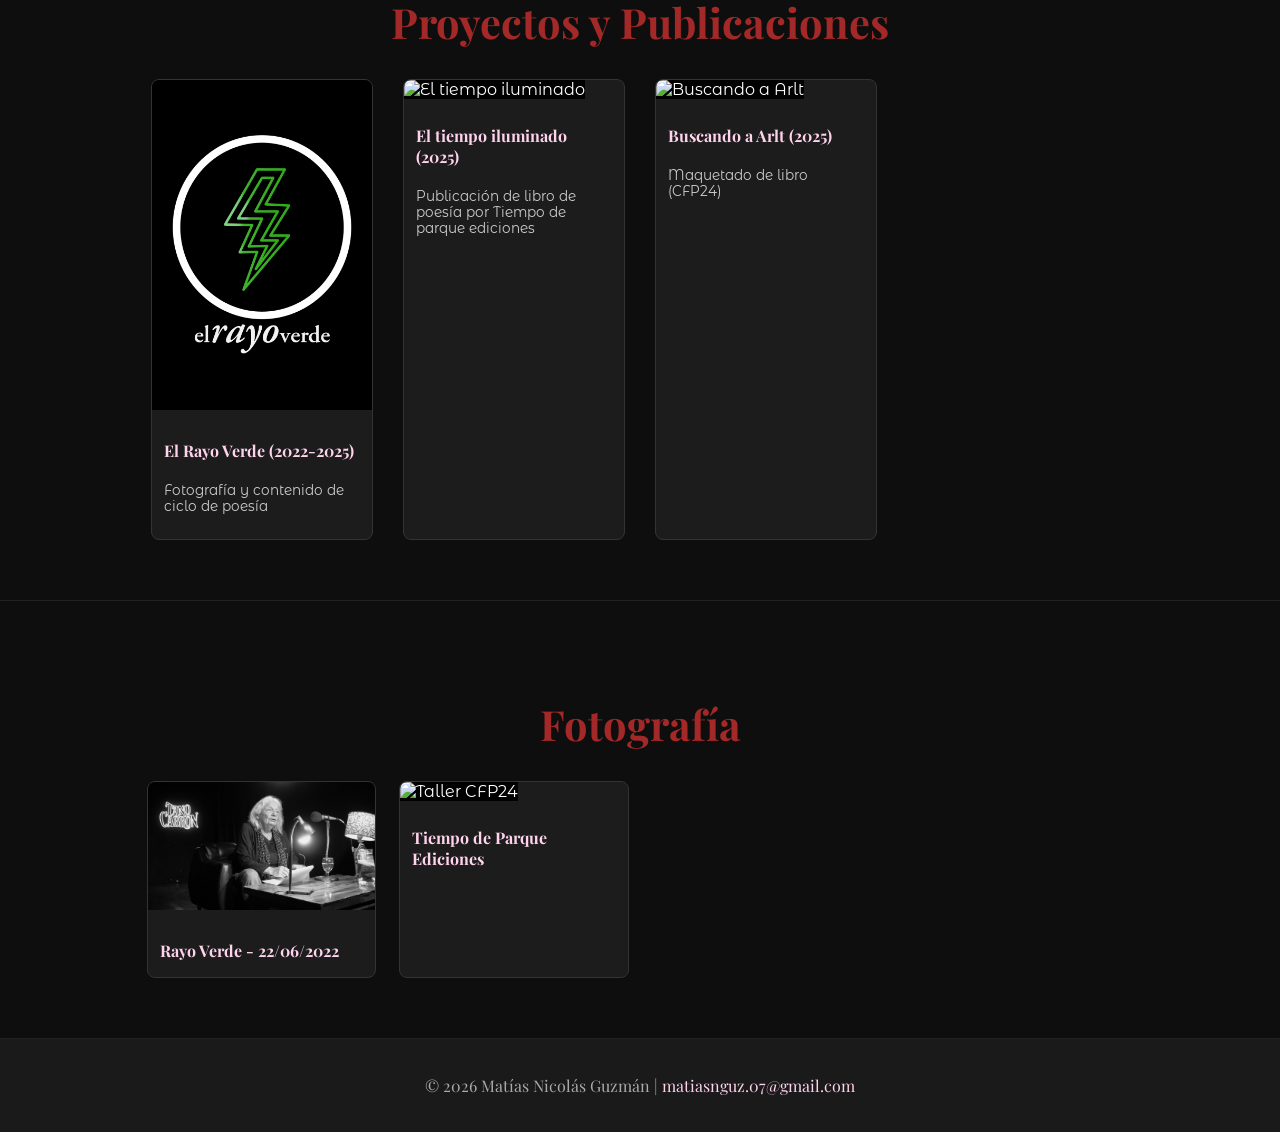
==== commit cd6881e4: "Add files via upload" ====
--- a/index.html
+++ b/index.html
@@ -62,7 +62,7 @@
         </a>
 
         <a href="#modal-eldorado" class="card">
-          <img src="img/eldorado.jpg" alt="Eldorado">
+          <img src="img/portfolio/1_peliculas/3_eldorado/poster_eldorado.png" alt="Eldorado">
           <h3>Eldorado (2019)</h3>
           <p>Cortometraje documental</p>
         </a>
@@ -161,7 +161,7 @@
 <!-- Cine -->
 <div id="modal-cambio" class="modal">
   <div class="modal-contenido">
-    <a href="#" class="cerrar">&times;</a>
+    <a href="#!" class="cerrar">&times;</a>
 
     <h2>Cambio de Frente (2021)</h2>
     <p class="descripcion">Largometraje documental. Seleccionado en BAFICI 2021.</p>
@@ -185,7 +185,7 @@
 
 <div id="modal-manos" class="modal">
   <div class="modal-contenido">
-    <a href="#" class="cerrar">&times;</a>
+    <a href="#!" class="cerrar">&times;</a>
 
     <h2>Manos Libres</h2>
     <p class="descripcion">Cortometraje documental. Realización integral.</p>
@@ -210,7 +210,7 @@
 
 <div id="modal-serludico" class="modal">
   <div class="modal-contenido">
-  <a href="#" class="cerrar">&times;</a>
+  <a href="#!" class="cerrar">&times;</a>
 
   <h2>Ser Lúdico</h2>
   <p class="descripcion">Cortometraje documental. Realización integral.</p>
@@ -235,7 +235,7 @@
 
 <div id="modal-eldorado" class="modal">
   <div class="modal-contenido">
-    <a href="#" class="cerrar">&times;</a>
+    <a href="#!" class="cerrar">&times;</a>
 
     <h2>Eldorado</h2>
     <p class="descripcion">Cortometraje documental. Realización integral.</p>
@@ -261,7 +261,7 @@
 <!-- 💼 Laboral -->
 <div id="modal-tp" class="modal">
   <div class="modal-contenido">
-    <a href="#" class="cerrar">&times;</a>
+    <a href="#!" class="cerrar">&times;</a>
 
     <h2>Tiempo de Parque Ediciones</h2>
     <p>Producción integral de contenidos audiovisuales para redes. Reels, diseño de piezas gráficas y cobertura fotográfica de eventos culturales.</p>
@@ -272,7 +272,7 @@
 
 <div id="modal-indec" class="modal">
   <div class="modal-contenido">
-    <a href="#" class="cerrar">&times;</a>
+    <a href="#!" class="cerrar">&times;</a>
 
     <h2>INDEC</h2>
     <p>Diseñador audiovisual y editor de contenidos didácticos desde 2011. Creación de materiales educativos, animaciones y videos institucionales.</p>
@@ -282,7 +282,7 @@
 
 <div id="modal-vintage" class="modal">
   <div class="modal-contenido">
-    <a href="#" class="cerrar">&times;</a>
+    <a href="#!" class="cerrar">&times;</a>
 
     <h2>Argentina Vintage</h2>
     <p>Edición de videos para canal de YouTube. Montaje a partir de voz en off, selección de archivo y efectos visuales.</p>
@@ -292,7 +292,8 @@
 <!-- 📚 Proyectos -->
  <div id="modal-rayo" class="modal">
   <div class="modal-contenido">
-    <a href="#" class="cerrar">&times;</a>
+    <a href="#!" class="cerrar">&times;</a>
+
     <h2>El Rayo Verde</h2>
     <p>Maquetado y diseño del libro en el taller CFP24 (2025).</p>
     <img src="" alt="">
@@ -301,7 +302,8 @@
 
 <div id="modal-arlt" class="modal">
   <div class="modal-contenido">
-    <a href="#" class="cerrar">&times;</a>
+    <a href="#!" class="cerrar">&times;</a>
+
     <h2>Buscando a Arlt</h2>
     <p>Maquetado y diseño del libro en el taller CFP24 (2025).</p>
     <img src="" alt="">
@@ -310,7 +312,8 @@
 
 <div id="modal-tiempo" class="modal">
   <div class="modal-contenido">
-    <a href="#" class="cerrar">&times;</a>
+    <a href="#!" class="cerrar">&times;</a>
+
     <h2>El tiempo iluminado</h2>
     <p>Libro de poesía publicado en Tiempo de Parque Ediciones (2024).</p>
     <img src="img/tiempo_iluminado.jpg" alt="">
@@ -320,7 +323,7 @@
 <!-- Carrusel -->
 <div id="album-rayoverde" class="modal">
   <div class="modal-contenido">
-    <a href="#" class="cerrar">&times;</a>
+    <a href="#!" class="cerrar">&times;</a>
 
     <h2>Rayo Verde · 22/06/2022</h2>
     <p class="subtitulo">Registro fotográfico de lecturas performáticas en espacio cultural independiente.</p>
@@ -370,5 +373,7 @@
 </div>
 </div>
 
+
+
 </body>
 </html>
--- a/css/style.css
+++ b/css/style.css
@@ -56,6 +56,7 @@
   padding: 60px 10%;
   border-bottom: 1px solid #222;
 }
+
 h1 {
   font-family: "Playfair Display", serif;
   font-size: 2.6em;
@@ -64,17 +65,18 @@
   text-align: center;
 }
 
+.contenedor {
+  max-width: 1200px; /* límite de ancho */
+  margin: 0 auto; /* centra */
+  padding: 0 20px;
+}
+
 /* GALERÍA */
 .galeria {
   display: grid;
   grid-template-columns: repeat(auto-fill, minmax(180px, 1fr));
   gap: 25px;
-}
-
-.contenedor {
-  max-width: 1200px; /* límite de ancho */
-  margin: 0 auto; /* centra */
-  padding: 0 20px;
+  justify-items: center;
 }
 
 .card {
@@ -86,10 +88,11 @@
   color: #fff;
   transition: transform 0.3s ease;
   max-width: 220px; /* controla ancho tipo poster */
-  margin: 0 auto;
-}
-
-.card:hover { transform: scale(1.03);
+  width: 100%;
+}
+
+.card:hover { 
+  transform: scale(1.03);
   border-color: rgb(163, 40, 40);
 }
 
@@ -113,17 +116,29 @@
   color: #ccc;
 }
 
+.fotografia .card {
+  max-width: 300px;
+}
+
+.fotografia .card img {
+  aspect-ratio: 16 / 9;
+  object-fit: cover;
+}
+
 /* MODAL */
 .modal {
   position: fixed;
-  top: 0; left: 0;
-  width: 100%; height: 100%;
+  top: 0; 
+  left: 0;
+  width: 100%; 
+  height: 100%;
   background: rgba(0,0,0,0.85);
   display: none;
   justify-content: center;
   align-items: center;
   overflow-y: auto;
 }
+
 .modal:target { display: flex; }
 
 .modal-contenido {
@@ -134,9 +149,16 @@
   max-height: 90vh;
   overflow-y: auto; /* (scroll interno) */
   border-radius: 8px;
-  margin: auto;
-}
-
+}
+
+.cerrar {
+  color: #ffd3ec;
+  font-size: 30px;
+  text-decoration: none;
+  float: right;
+}
+
+/* TEXTO MODAL */
 .descripcion {
   margin-bottom: 20px;
   color: #ccc;
@@ -173,32 +195,100 @@
   margin-bottom: 8px;
 }
 
-.cerrar {
-  color: #ffd3ec;
-  font-size: 30px;
-  text-decoration: none;
-  float: right;
-}
-
 /* CARRUSEL */
-.carrusel { position: relative; width: 100%; overflow: hidden; margin-top: 20px; }
-.slides { display: flex; width: 300%; transition: transform 0.5s ease; }
-.slides div { width: 100%; flex-shrink: 0; }
-.slides img { width: 100%; border-radius: 8px; }
-input[type=radio] { display: none; }
-#s1a:checked ~ .slides { transform: translateX(0); }
-#s2a:checked ~ .slides { transform: translateX(-100%); }
-#s3a:checked ~ .slides { transform: translateX(-200%); }
-.navegacion { text-align: center; margin-top: 10px; }
+.carrusel {
+  width: 100%;
+  overflow: hidden; /* evita que se vea la siguiente */
+  margin-top: 20px;
+}
+
+/* SLIDES */
+.slides {
+  display: flex;
+  transition: transform 0.5s ease;
+}
+
+/* CADA SLIDE */
+.slide {
+  min-width: 100%; 
+  text-align: center;
+}
+
+/* IMAGEN */
+.slide img {
+  width: 100%;
+  max-height: 70vh;
+  object-fit: contain;
+  border-radius: 8px;
+  background: #000;
+}
+
+/* EPÍGRAFE */
+.epigrafe {
+  font-size: 0.9em;
+  color: #ccc;
+  margin-top: 8px;
+}
+
+/* NAVEGACIÓN DE SLIDES */
+.navegacion {
+  display: flex;
+  justify-content: center;
+  align-items: center;
+  gap: 8px;
+  margin-top: 12px;
+}
+
+/* BOTONES */
 .navegacion label {
-  display: inline-block;
-  width: 15px; height: 15px;
+  width: 8px;
+  height: 8px;
+  background: #555;
+  border-radius: 50%;
+  cursor: pointer;
+  opacity: 0.6;
+  transition: 0.3s;
+}
+
+/* HOVER */
+.navegacion label:hover {
   background: #aaa;
-  border-radius: 50%;
-  margin: 0 5px;
-  cursor: pointer;
-}
-.navegacion label:hover { background: rgb(163, 40, 40); }
+  opacity: 1;
+}
+
+/* RADIOS */
+input[type="radio"] {
+  display: none;
+}
+
+/* MOVIMIENTO */
+#r1:checked ~ .slides { transform: translateX(0); }
+#r2:checked ~ .slides { transform: translateX(-100%); }
+#r3:checked ~ .slides { transform: translateX(-200%); }
+
+/* ACTIVO */
+#r1:checked ~ .navegacion label[for="r1"],
+#r2:checked ~ .navegacion label[for="r2"],
+#r3:checked ~ .navegacion label[for="r3"] {
+  background: rgb(163, 40, 40);
+  transform: scale(1.2);
+  opacity: 1;
+}
+
+/* INFO ÁLBUM */
+.subtitulo {
+  color: #bbb;
+  margin-bottom: 15px;
+  font-size: 0.95em;
+}
+
+.album-info {
+  margin-top: 20px;
+  font-size: 0.9em;
+  color: #ddd;
+  border-top: 1px solid #333;
+  padding-top: 10px;
+}
 
 /* FOOTER */
 footer {
@@ -208,7 +298,11 @@
   font-family: "Playfair Display", serif;
   color: #aaa;
 }
-footer a { color: #ffd3ec; text-decoration: none; }
+footer a { 
+  color: #ffd3ec; 
+  text-decoration: none; 
+}
+
 footer a:hover { color: rgb(163, 40, 40); }
 
 /* RESPONSIVE */
@@ -218,11 +312,10 @@
     flex-direction: column;
   }
 
-  h1 { 
-    font-size: 2em; 
-  }
-
-  /* MENÚ MOVIBLE */
+  h1 {
+    font-size: 2em;
+  }
+
   .navegador {
     position: absolute;
     top: 70px;
@@ -238,44 +331,23 @@
     display: flex;
   }
 
-  .menu-icon { 
-    display: block; 
-  }
-
-  /* CARDS */
-  .card { 
-    max-width: 100%;
-  }
-
-  .bloque { 
-    padding: 40px 5%; 
-  }
-
-  .modal-contenido { 
-    width: 95%; 
+  .menu-icon {
+    display: block;
+  }
+
+  .bloque {
+    padding: 40px 5%;
+  }
+
+  .modal-contenido {
+    width: 95%;
   }
 }
 
 @media (max-width: 600px) {
 
-  h1 { 
-    font-size: 1.8em; 
-  }
-
-  .card h3 { 
-    font-size: 1.1em; 
-  }
-
-  .listanav { 
-    font-size: 1em; 
-  }
-
-  .slides img { 
-    border-radius: 5px; 
-  }
-
-  .video-container { 
-    max-width: 100%; 
+  h1 {
+    font-size: 1.8em;
   }
 
   .galeria {
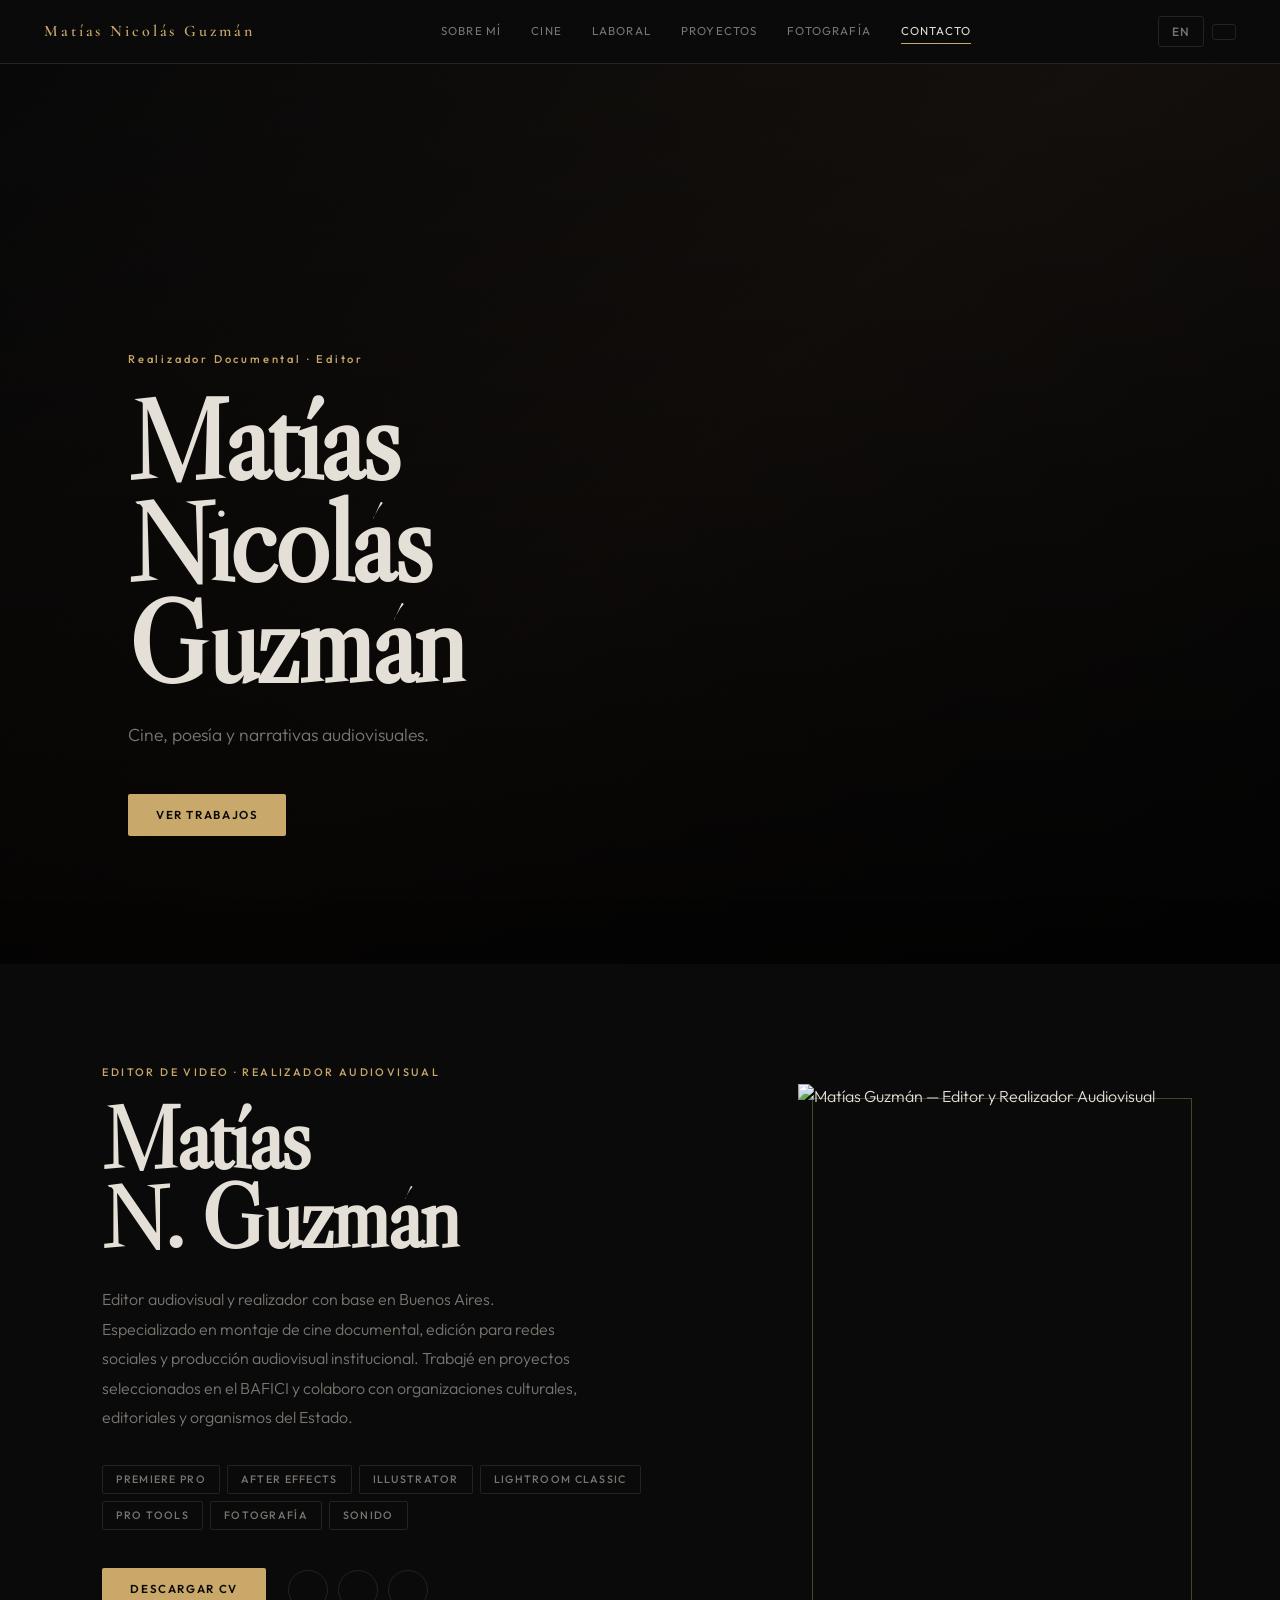
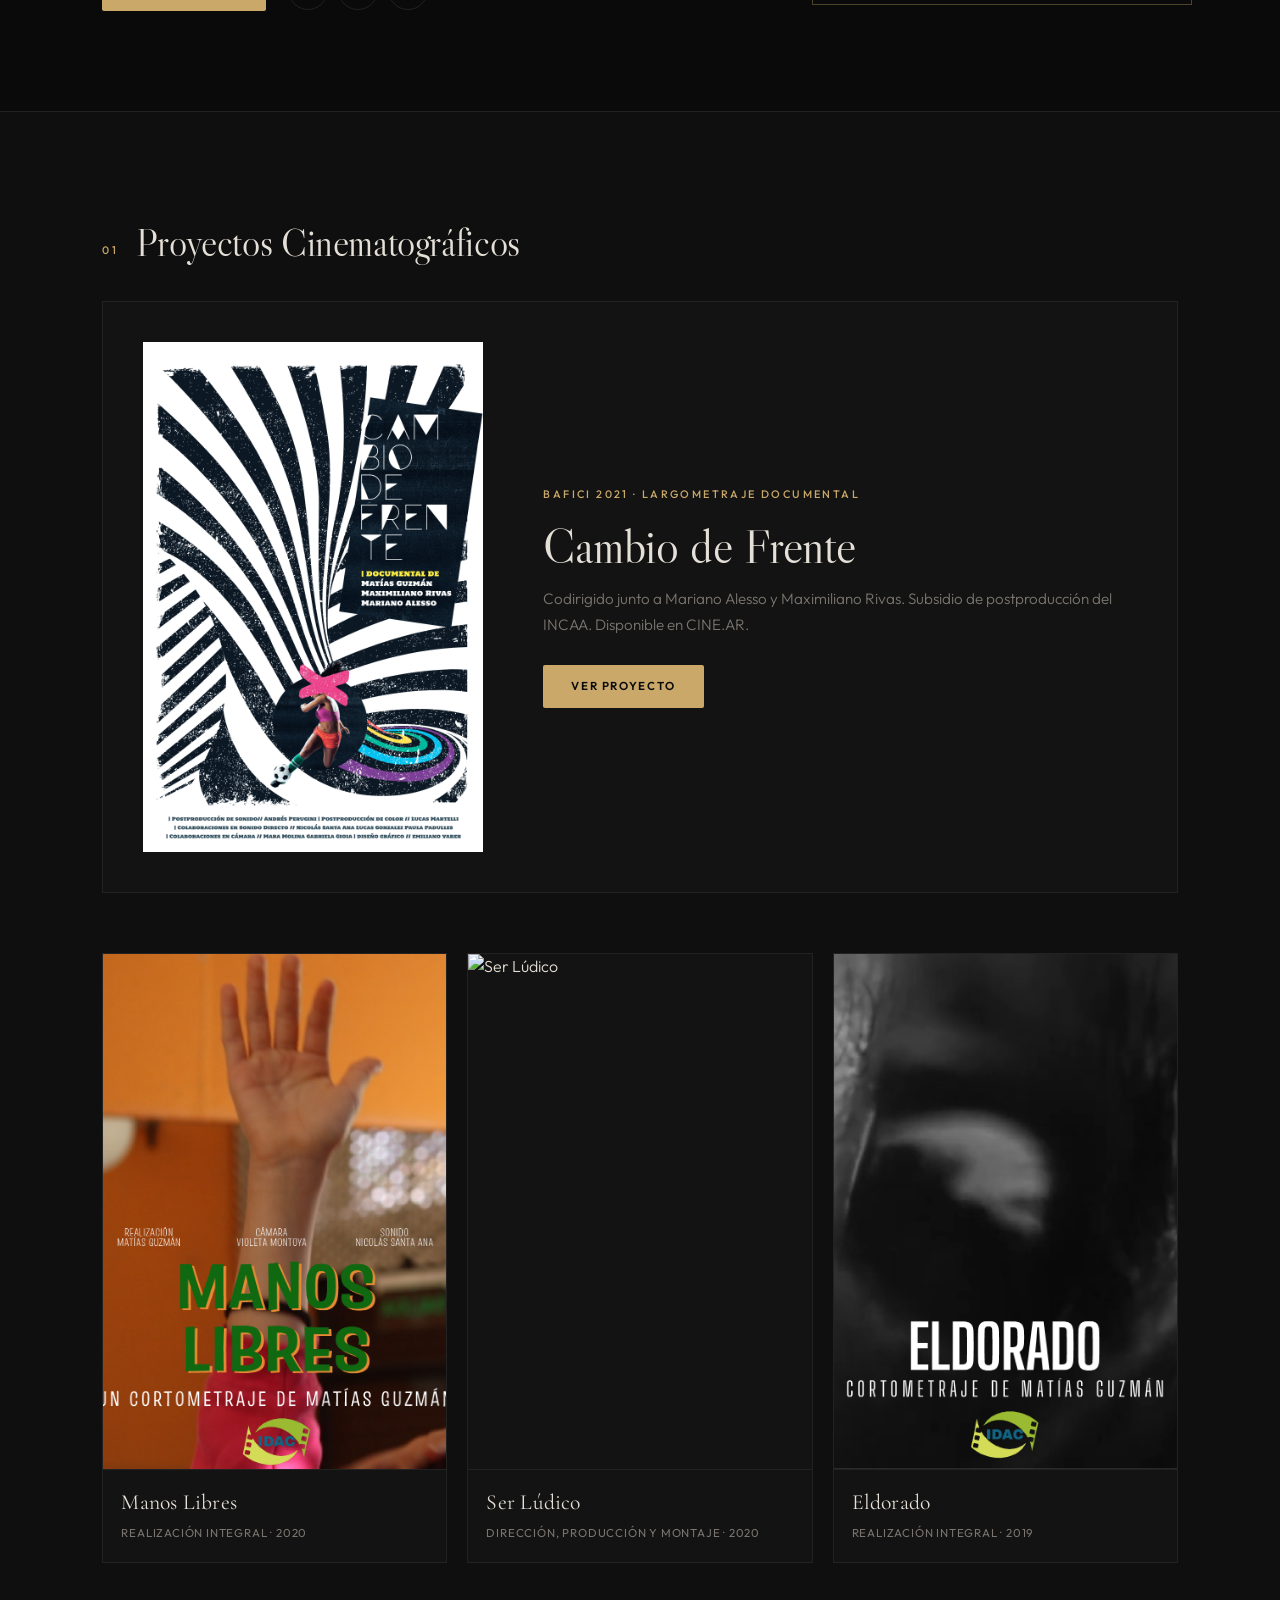
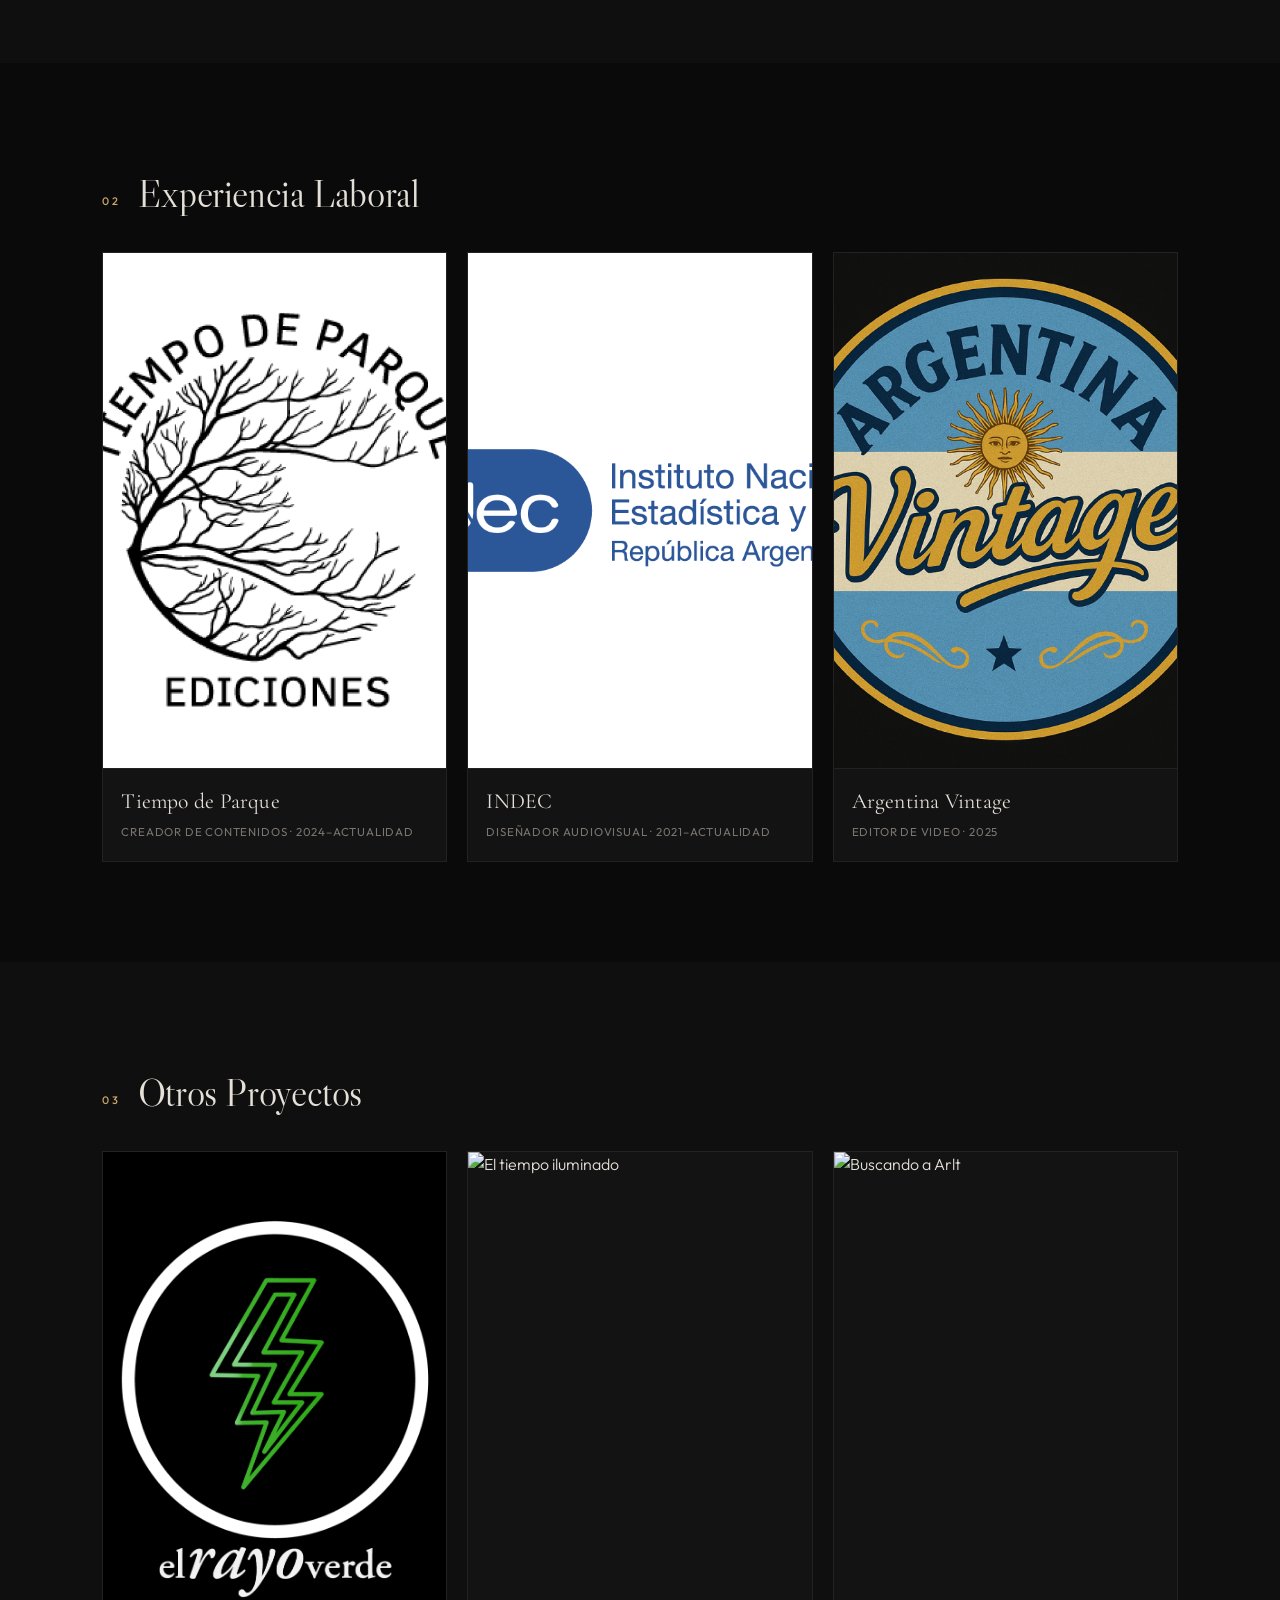
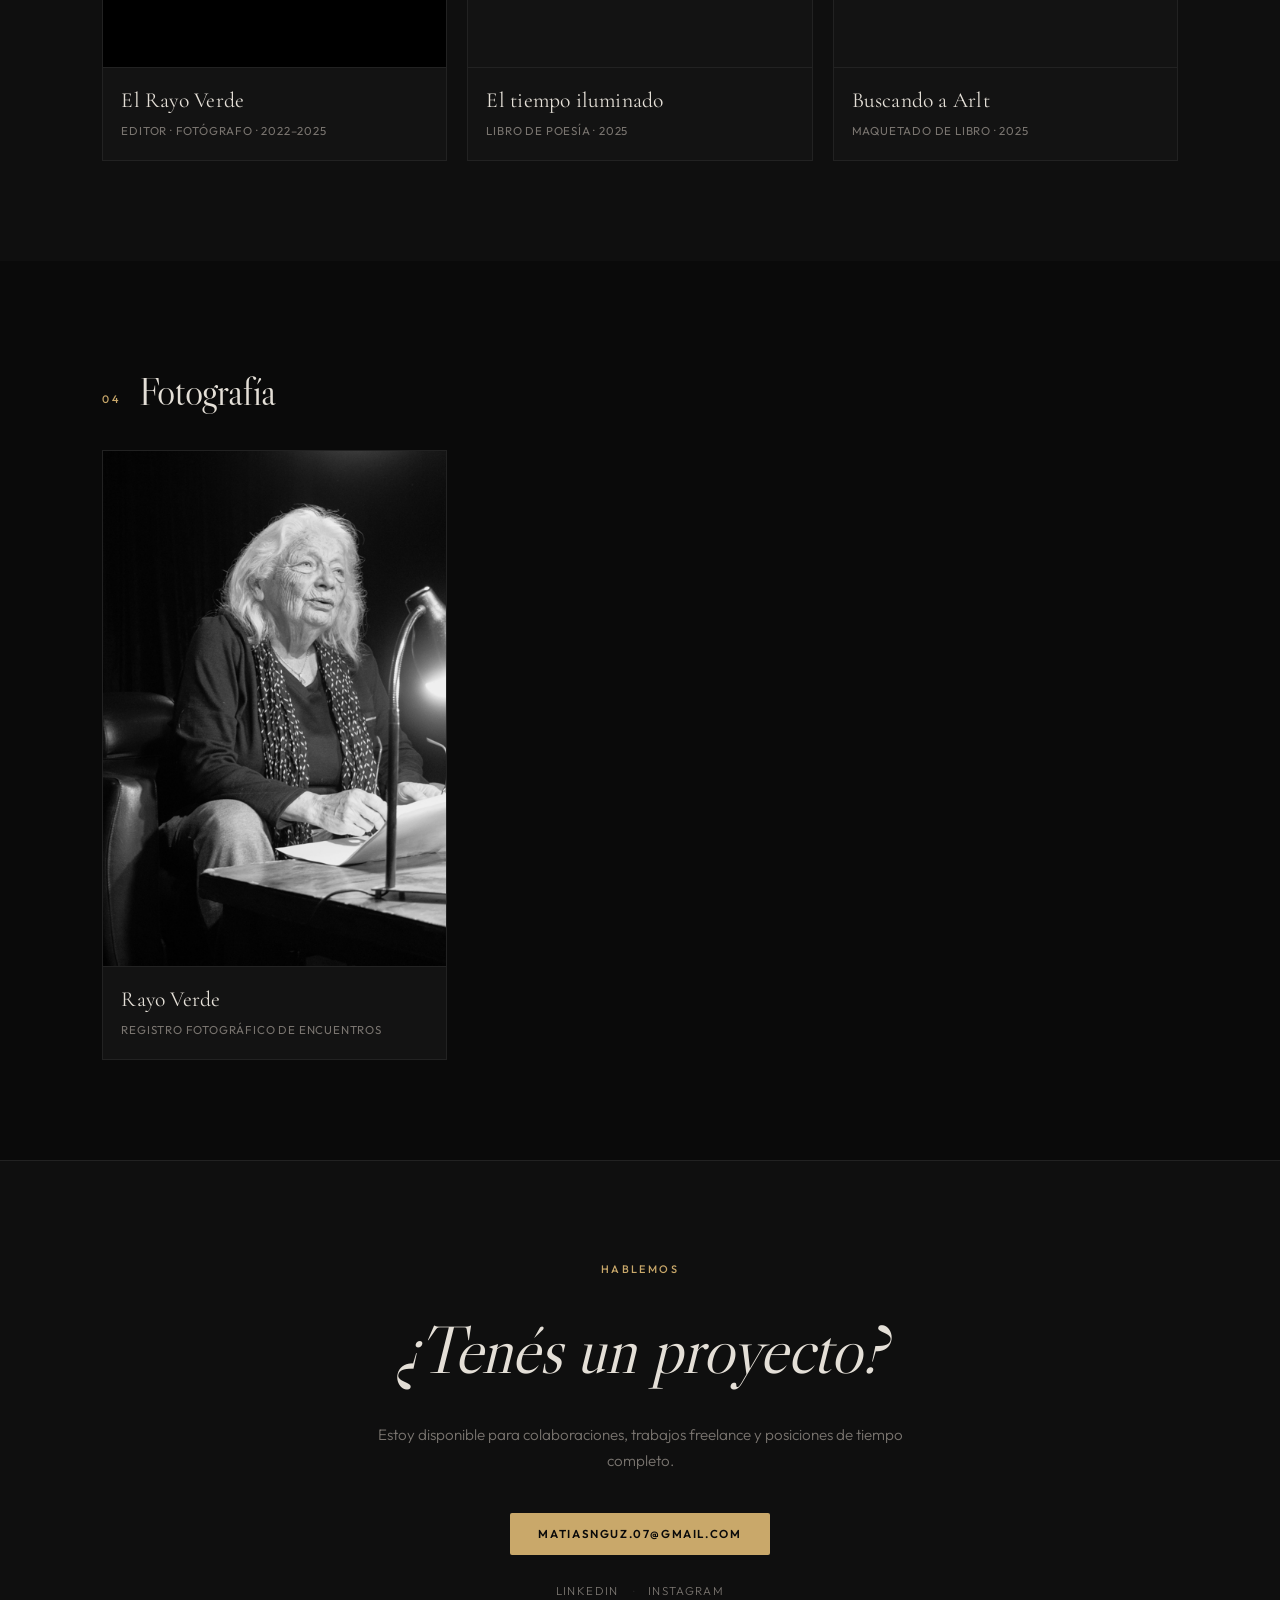
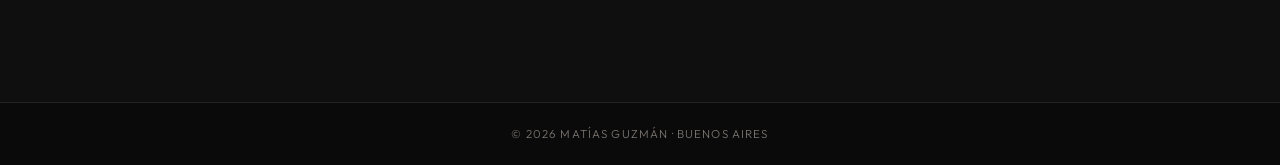
==== commit 352a37ba: "Add files via upload" ====
--- a/index.html
+++ b/index.html
@@ -1,379 +1,279 @@
-<!DOCTYPE html>
-<html lang="es">
-<head>
-  <meta charset="UTF-8">
-  <meta name="viewport" content="width=device-width, initial-scale=1.0">
-  <title>Portfolio – Matías Nicolás Guzmán</title>
-  <link rel="stylesheet" href="css/style.css">
-
-  <!-- Fuentes -->
-  <link rel="preconnect" href="https://fonts.googleapis.com">
-  <link rel="preconnect" href="https://fonts.gstatic.com" crossorigin>
-  <link href="https://fonts.googleapis.com/css2?family=Montserrat+Alternates:wght@300;500;700&family=Playfair+Display:wght@400;700&display=swap" rel="stylesheet">
-</head>
-
-<body>
-
-<header id="top">
-  <div class="contenedor-header">
-    <div class="logo">
-      <img src="img/Logo MNG-02.png" alt="Logo Matías Guzmán">
-    </div>
-
-    <!-- Menú Hamburguesa -->
-    <input type="checkbox" id="menu-toggle">
-    <label for="menu-toggle" class="menu-icon">&#9776;</label>
-
-    <nav class="navegador">
-      <a href="#cine" class="listanav">Cine</a>
-      <a href="#laboral" class="listanav">Laboral</a>
-      <a href="#proyectos" class="listanav">Proyectos</a>
-      <a href="#fotografia" class="listanav">Fotografía</a>
-      <a href="#contacto" class="listanav">Contacto</a>
-    </nav>
-  </div>
-</header>
-
-<main>
-
-  <!-- 🎬 CINE -->
-  <section id="cine" class="bloque">
-    <div class="contenedor">
-      <h1>Proyectos Cinematográficos</h1>
-
-      <div class="galeria">
-
-        <a href="#modal-cambio" class="card">
-          <img src="img/portfolio/1_peliculas/1_cambio_de_frente/poster.png" alt="Cambio de Frente">
-          <h3>Cambio de Frente (2021)</h3>
-          <p>Largometraje documental · BAFICI 2021</p>
-        </a>
-
-        <a href="#modal-manos" class="card">
-          <img src="img/portfolio/1_peliculas/2_manos_libres/Manos_Libres_0.png" alt="Manos Libres">
-          <h3>Manos Libres (2020)</h3>
-          <p>Cortometraje documental</p>
-        </a>
-
-        <a href="#modal-serludico" class="card">
-          <img src="img/portfolio/1_peliculas/4_ser_ludico/Ser lúdico poster 1.png" alt="Ser Lúdico">
-          <h3>Ser Lúdico (2020)</h3>
-          <p>Cortometraje documental</p>
-        </a>
-
-        <a href="#modal-eldorado" class="card">
-          <img src="img/portfolio/1_peliculas/3_eldorado/poster_eldorado.png" alt="Eldorado">
-          <h3>Eldorado (2019)</h3>
-          <p>Cortometraje documental</p>
-        </a>
-
-      </div>
-    </div>
-  </section>
-
-  <!-- 💼 LABORAL -->
-  <section id="laboral" class="bloque">
-    <div class="contenedor">
-    <h1>Experiencia Laboral</h1>
-
-      <div class="galeria">
-
-      <a href="#modal-tp" class="card">
-        <img src="img/portfolio/2_trabajos/1_tiempo_de_parque/Tiempo-de-parque-1.png" alt="Tiempo de Parque">
-        <h3>Tiempo de Parque Ediciones (2024-presente)</h3>
-        <p>Community Manager · Creador de Contenido</p>
-      </a>
-
-      <a href="#modal-indec" class="card">
-        <img src="img/portfolio/2_trabajos/2_indec/INDEC-1.png" alt="INDEC">
-        <h3>INDEC (2011-presente)</h3>
-        <p>Diseñador Gráfico y Audiovisual de contenido didactico</p>
-      </a>
-
-      <a href="#modal-vintage" class="card">
-        <img src="img/portfolio/2_trabajos/3_argentina_vintage/Argentina-Vinatege-1.png" alt="Argentina Vintage">
-        <h3>Argentina Vintage (2025)</h3>
-        <p>Editor de Video</p>
-      </a>
-
-      </div>
-    </div>
-  </section>
-
-  <!-- PROYECTOS -->
-  <section id="proyectos" class="bloque">
-    <div class="contenedor">
-    <h1>Proyectos y Publicaciones</h1>
-
-      <div class="galeria">
-
-      <a href="#modal-rayo" class="card">
-        <img src="img/portfolio/3_otras_experiencias/1_rayo_verde/El-Rayo-Verde-1.png" alt="El Rayo Verde">
-        <h3>El Rayo Verde (2022-2025)</h3>
-        <p>Fotografía y contenido de ciclo de poesía</p>
-      </a>
-
-      <a href="#modal-tiempo" class="card">
-        <img src="img/portfolio/3_otras_experiencias/2_el_tiempo_iluminado/El_tiempo_iluminado_1.png" alt="El tiempo iluminado">
-        <h3>El tiempo iluminado (2025)</h3>
-        <p>Publicación de libro de poesía por Tiempo de parque ediciones</p>
-      </a>
-
-      <a href="#modal-arlt" class="card">
-        <img src="img/portfolio/3_otras_experiencias/3_buscando_a_arlt/Buscando_a_Arlt_1.png" alt="Buscando a Arlt">
-        <h3>Buscando a Arlt (2025)</h3>
-        <p>Maquetado de libro (CFP24)</p>
-      </a>
-
-      </div>
-    </div>
-  </section>
-
-  <!-- FOTOGRAFÍA -->
-  <section id="fotografia" class="bloque fotografia">
-    <div class="contenedor">
-    <h1>Fotografía</h1>
-
-    <div class="galeria">
-
-      <a href="#album-rayoverde" class="card">
-        <img src="img/fotografia/1_rayoverde/Diana1.2-2.jpg" alt="Rayo Verde 2022">
-        <h3>Rayo Verde - 22/06/2022</h3>
-      </a>
-
-      <a href="#album-taller" class="card">
-        <img src="img/foto_album2.jpg" alt="Taller CFP24">
-        <h3>Tiempo de Parque Ediciones</h3>
-      </a>
-
-      </div>
-    </div>
-  </section>
-
-</main>
-
-<footer id="contacto">
-  <p>© 2026 Matías Nicolás Guzmán | <a href="mailto:matiasnguz.07@gmail.com">matiasnguz.07@gmail.com</a></p>
-</footer>
-
-<!-- ===== MODALES ===== -->
-
-<!-- Cine -->
-<div id="modal-cambio" class="modal">
-  <div class="modal-contenido">
-    <a href="#!" class="cerrar">&times;</a>
-
-    <h2>Cambio de Frente (2021)</h2>
-    <p class="descripcion">Largometraje documental. Seleccionado en BAFICI 2021.</p>
-
-  <div class="modal-grid">
-    <div class="video-container">
-    <iframe src="https://www.youtube.com/embed/IPI6MHdario?si=OzjEFWKhlk82py-E" title="Cambio de Frente" allowfullscreen></iframe>
-  </div>
-
-      <div class="ficha">
-        <p><strong>Dirección:</strong> Matías Guzmán, Maximiliano Rivas y Mariano Alesso</p>
-        <p><strong>Año:</strong> 2021</p>
-        <p><strong>Duración:</strong> 68 min</p>
-        <p><strong>Rol:</strong> Realización integral, producción, cámara, sonido y montaje</p>
-      </div>
-
-    </div>
-  </div>
-  
-</div>
-
-<div id="modal-manos" class="modal">
-  <div class="modal-contenido">
-    <a href="#!" class="cerrar">&times;</a>
-
-    <h2>Manos Libres</h2>
-    <p class="descripcion">Cortometraje documental. Realización integral.</p>
-  
-    <div class="modal-grid">
-      <div class="video-container">
-      <iframe src="https://www.youtube.com/embed/6IglUnKZR1o?si=a-uwd4CWpbsjKKUE" title="Manos Libres" allowfullscreen></iframe>
-      </div>
-
-      <div class="ficha">
-        <p><strong>Dirección:</strong> Matías Guzmán</p>
-        <p><strong>Año:</strong> 2020</p>
-        <p><strong>Duración:</strong> 30 min</p>
-        <p><strong>Formato:</strong> Digital</p>
-        <p><strong>Rol:</strong> Dirección, producción, cámara y montaje</p>
-      </div>
-
-    </div>
-
-  </div>
-</div>
-
-<div id="modal-serludico" class="modal">
-  <div class="modal-contenido">
-  <a href="#!" class="cerrar">&times;</a>
-
-  <h2>Ser Lúdico</h2>
-  <p class="descripcion">Cortometraje documental. Realización integral.</p>
-
-    <div class="modal-grid">
-      <div class="video-container">
-      <iframe src="https://www.youtube.com/embed/8PbncAzM4MI?si=5t0TfGC10crS3shq" title="Ser Lúdico" allowfullscreen></iframe>
-      </div>
-
-      <div class="ficha">
-        <p><strong>Dirección:</strong> Matías Guzmán</p>
-        <p><strong>Año:</strong> 2020</p>
-        <p><strong>Duración:</strong> 9 min</p>
-        <p><strong>Formato:</strong> Digital</p>
-        <p><strong>Rol:</strong> Dirección, producción, cámara y montaje</p>
-      </div>
-
-    </div>
-  </div>
-
-</div>
-
-<div id="modal-eldorado" class="modal">
-  <div class="modal-contenido">
-    <a href="#!" class="cerrar">&times;</a>
-
-    <h2>Eldorado</h2>
-    <p class="descripcion">Cortometraje documental. Realización integral.</p>
-
-    <div class="modal-grid">
-      <div class="video-container">
-      <iframe src="https://www.youtube.com/embed/XEJwKGX81LE?si=4OLkaPCB6ZLdH-tK" title="Eldorado" allowfullscreen></iframe>
-    </div>
-
-    <div class="ficha">
-        <p><strong>Dirección:</strong> Matías Guzmán</p>
-        <p><strong>Año:</strong> 2019</p>
-        <p><strong>Duración:</strong> 5 min</p>
-        <p><strong>Formato:</strong> Digital</p>
-        <p><strong>Rol:</strong> Realización y montaje</p>
-      </div>
-
-    </div>
-  </div>
-
-</div>
-
-<!-- 💼 Laboral -->
-<div id="modal-tp" class="modal">
-  <div class="modal-contenido">
-    <a href="#!" class="cerrar">&times;</a>
-
-    <h2>Tiempo de Parque Ediciones</h2>
-    <p>Producción integral de contenidos audiovisuales para redes. Reels, diseño de piezas gráficas y cobertura fotográfica de eventos culturales.</p>
-
-    <img src="img/evento_tdp1.jpg" alt="">
-  </div>
-</div>
-
-<div id="modal-indec" class="modal">
-  <div class="modal-contenido">
-    <a href="#!" class="cerrar">&times;</a>
-
-    <h2>INDEC</h2>
-    <p>Diseñador audiovisual y editor de contenidos didácticos desde 2011. Creación de materiales educativos, animaciones y videos institucionales.</p>
-
-  </div>
-</div>
-
-<div id="modal-vintage" class="modal">
-  <div class="modal-contenido">
-    <a href="#!" class="cerrar">&times;</a>
-
-    <h2>Argentina Vintage</h2>
-    <p>Edición de videos para canal de YouTube. Montaje a partir de voz en off, selección de archivo y efectos visuales.</p>
-  </div>
-</div>
-
-<!-- 📚 Proyectos -->
- <div id="modal-rayo" class="modal">
-  <div class="modal-contenido">
-    <a href="#!" class="cerrar">&times;</a>
-
-    <h2>El Rayo Verde</h2>
-    <p>Maquetado y diseño del libro en el taller CFP24 (2025).</p>
-    <img src="" alt="">
-  </div>
-</div>
-
-<div id="modal-arlt" class="modal">
-  <div class="modal-contenido">
-    <a href="#!" class="cerrar">&times;</a>
-
-    <h2>Buscando a Arlt</h2>
-    <p>Maquetado y diseño del libro en el taller CFP24 (2025).</p>
-    <img src="" alt="">
-  </div>
-</div>
-
-<div id="modal-tiempo" class="modal">
-  <div class="modal-contenido">
-    <a href="#!" class="cerrar">&times;</a>
-
-    <h2>El tiempo iluminado</h2>
-    <p>Libro de poesía publicado en Tiempo de Parque Ediciones (2024).</p>
-    <img src="img/tiempo_iluminado.jpg" alt="">
-  </div>
-</div>
-
-<!-- Carrusel -->
-<div id="album-rayoverde" class="modal">
-  <div class="modal-contenido">
-    <a href="#!" class="cerrar">&times;</a>
-
-    <h2>Rayo Verde · 22/06/2022</h2>
-    <p class="subtitulo">Registro fotográfico de lecturas performáticas en espacio cultural independiente.</p>
-
-<div class="carrusel">
-
-  <!-- RADIOS -->
-  <input type="radio" name="rayo" id="r1" checked>
-  <input type="radio" name="rayo" id="r2">
-  <input type="radio" name="rayo" id="r3">
-
-  <!-- SLIDES -->
-  <div class="slides">
-
-    <div class="slide">
-      <img src="img/fotografia/1_rayoverde/Diana1.2-2.jpg" alt="">
-      <p class="epigrafe">Diana en lectura performática</p>
-    </div>
-
-    <div class="slide">
-      <img src="img/fotografia/1_rayoverde/Diana2.2-2.jpg" alt="">
-      <p class="epigrafe">Momento de lectura íntima</p>
-    </div>
-
-    <div class="slide">
-      <img src="img/fotografia/1_rayoverde/Federico Torres1.2-2.jpg" alt="">
-      <p class="epigrafe">Lectura colectiva</p>
-    </div>
-
-  </div>
-
-  <!-- NAV -->
-  <div class="navegacion">
-    <label for="r1"></label>
-    <label for="r2"></label>
-    <label for="r3"></label>
-  </div>
-
-  <!-- INFO FINAL -->
-  <div class="album-info">
-  <p><strong>Cámara:</strong> Canon T6i</p>
-  <p><strong>Lente:</strong> 50mm</p>
-  <p><strong>Lugar:</strong> Rayo Verde</p>
-  <p><strong>Fecha:</strong> 22/06/2022</p>
-  </div>
-
-</div>
-</div>
-
-
-
-</body>
-</html>+<!DOCTYPE html>
+<html lang="es">
+<head>
+  <meta charset="UTF-8">
+  <meta name="viewport" content="width=device-width, initial-scale=1.0">
+  <meta name="description" data-i18n-attr="content" data-i18n="meta-desc" content="Portfolio de Matías Guzmán — Editor de Video y Realizador Audiovisual en Buenos Aires.">
+  <title>Matías Guzmán — Realizador & Editor</title>
+
+  <link rel="preconnect" href="https://fonts.googleapis.com">
+  <link rel="preconnect" href="https://fonts.gstatic.com" crossorigin>
+  <link href="https://fonts.googleapis.com/css2?family=Cormorant+Garamond:ital,wght@0,300..700;1,300..700&family=EB+Garamond:ital,wght@0,400..800;1,400..800&family=Libre+Caslon+Display&family=Outfit:wght@300;400;500&display=swap" rel="stylesheet">
+
+  <link rel="stylesheet" href="style.css">
+  <script src="https://kit.fontawesome.com/b689b40f3b.js" crossorigin="anonymous"></script>
+</head>
+<body>
+
+<div class="grain" aria-hidden="true"></div>
+
+<header>
+  <a href="#" class="logo">Matías Nicolás Guzmán</a>
+  <nav>
+    <a href="#sobre-mi"   data-i18n="nav-about">Sobre mí</a>
+    <a href="#cine"       data-i18n="nav-film">Cine</a>
+    <a href="#laboral"    data-i18n="nav-work">Laboral</a>
+    <a href="#proyectos"  data-i18n="nav-projects">Proyectos</a>
+    <a href="#fotografia" data-i18n="nav-photo">Fotografía</a>
+    <a href="#contacto"   data-i18n="nav-contact">Contacto</a>
+  </nav>
+  <div class="header-controls">
+    <button id="lang-toggle"  aria-label="Switch language">EN</button>
+    <button id="theme-toggle" aria-label="Cambiar tema"><i class="fa-solid fa-moon"></i></button>
+  </div>
+</header>
+
+<main>
+
+<!-- HERO -->
+<section class="hero" aria-label="Presentación">
+  <div class="hero-content">
+    <span class="hero-label">Realizador Documental · Editor</span>
+    <h1>Matías<br>Nicolás<br>Guzmán</h1>
+    <p>Cine, poesía y narrativas audiovisuales.</p>
+    <a href="#cine" class="btn-primary">Ver trabajos</a>
+  </div>
+</section>
+
+<!-- SOBRE MÍ -->
+<section id="sobre-mi" class="section about-section">
+  <div class="about-grid">
+
+    <div class="about-text fade-up">
+      <span class="eyebrow" data-i18n="about-eyebrow">Editor de Video · Realizador Audiovisual</span>
+      <h2 class="about-name">Matías<br>N. Guzmán</h2>
+      <p class="about-bio" data-i18n="about-bio">
+        Editor audiovisual y realizador con base en Buenos Aires. Especializado en montaje de cine documental, edición para redes sociales y producción audiovisual institucional. Trabajé en proyectos seleccionados en el BAFICI y colaboro con organizaciones culturales, editoriales y organismos del Estado.
+      </p>
+      <div class="skills">
+        <span class="skill-tag">Premiere Pro</span>
+        <span class="skill-tag">After Effects</span>
+        <span class="skill-tag">Illustrator</span>
+        <span class="skill-tag">Lightroom Classic</span>
+        <span class="skill-tag">Pro Tools</span>
+        <span class="skill-tag" data-i18n="skill-photo">Fotografía</span>
+        <span class="skill-tag" data-i18n="skill-sound">Sonido</span>
+      </div>
+      <div class="about-actions">
+        <a href="cv/CV_Matias_Guzman.pdf" class="btn-primary" download data-i18n="btn-cv">Descargar CV</a>
+        <div class="contact-icons">
+          <a href="mailto:matiasnguz.07@gmail.com" class="icon-link" aria-label="Email" title="Email">
+            <i class="fa-solid fa-envelope"></i>
+          </a>
+          <a href="https://linkedin.com/in/matias-nicolas-guzman/" class="icon-link" target="_blank" rel="noopener" aria-label="LinkedIn">
+            <i class="fa-brands fa-linkedin"></i>
+          </a>
+          <a href="https://www.instagram.com/matias.n.guzman" class="icon-link" target="_blank" rel="noopener" aria-label="Instagram">
+            <i class="fa-brands fa-instagram"></i>
+          </a>
+        </div>
+      </div>
+    </div>
+
+    <div class="about-photo fade-up" style="transition-delay: 0.15s">
+      <img src="img/Matías Guzmán - Perfil.jpg"
+           data-i18n-attr="alt" data-i18n="about-img-alt"
+           alt="Matías Guzmán — Editor y Realizador Audiovisual">
+    </div>
+
+  </div>
+</section>
+
+<!-- CINE -->
+<section id="cine" class="section section-alt">
+  <h2 class="section-title fade-up">
+    <span class="section-num">01</span>
+    <span data-i18n="section-film">Proyectos Cinematográficos</span>
+  </h2>
+
+  <div class="featured-film fade-up">
+    <img src="img/portfolio/1_peliculas/1_cambio_de_frente/poster.png" alt="Poster Cambio de Frente">
+    <div class="featured-content">
+      <span class="eyebrow">BAFICI 2021 · Largometraje documental</span>
+      <h3>Cambio de Frente</h3>
+      <p>Codirigido junto a Mariano Alesso y Maximiliano Rivas. Subsidio de postproducción del INCAA. Disponible en CINE.AR.</p>
+      <a href="proyectos/cambio.html" class="btn-primary">Ver proyecto</a>
+    </div>
+  </div>
+
+  <div class="grid">
+
+    <a href="proyectos/manos.html" class="card fade-up" style="transition-delay:0.08s">
+      <div class="card-img-wrap">
+        <img src="img/portfolio/1_peliculas/2_manos_libres/Manos_Libres_0.png" alt="Manos Libres">
+        <div class="card-overlay"><span>Ver proyecto</span></div>
+      </div>
+      <div class="card-body">
+        <h3>Manos Libres</h3>
+        <p data-i18n="card-manos-sub">Realización Integral · 2020</p>
+      </div>
+    </a>
+
+    <a href="proyectos/ludico.html" class="card fade-up" style="transition-delay:0.16s">
+      <div class="card-img-wrap">
+        <img src="img/portfolio/1_peliculas/4_ser_ludico/Ser lúdico poster.png" alt="Ser Lúdico">
+        <div class="card-overlay"><span>Ver proyecto</span></div>
+      </div>
+      <div class="card-body">
+        <h3>Ser Lúdico</h3>
+        <p data-i18n="card-ludico-sub">Dirección, producción y montaje · 2020</p>
+      </div>
+    </a>
+
+    <a href="proyectos/eldorado.html" class="card fade-up" style="transition-delay:0.24s">
+      <div class="card-img-wrap">
+        <img src="img/portfolio/1_peliculas/3_eldorado/poster_eldorado.png" alt="Eldorado">
+        <div class="card-overlay"><span>Ver proyecto</span></div>
+      </div>
+      <div class="card-body">
+        <h3>Eldorado</h3>
+        <p data-i18n="card-eldorado-sub">Realización Integral · 2019</p>
+      </div>
+    </a>
+
+  </div>
+</section>
+
+<!-- LABORAL -->
+<section id="laboral" class="section">
+  <h2 class="section-title fade-up">
+    <span class="section-num">02</span>
+    <span data-i18n="section-work">Experiencia Laboral</span>
+  </h2>
+
+  <div class="grid">
+
+    <a href="proyectos/tp.html" class="card fade-up">
+      <div class="card-img-wrap">
+        <img src="img/portfolio/2_trabajos/1_tiempo_de_parque/Tiempo-de-parque-1.png" alt="Tiempo de Parque">
+        <div class="card-overlay"><span>Ver proyecto</span></div>
+      </div>
+      <div class="card-body">
+        <h3>Tiempo de Parque</h3>
+        <p data-i18n="card-tp-sub">Creador de Contenidos · 2024–Actualidad</p>
+      </div>
+    </a>
+
+    <a href="proyectos/indec.html" class="card fade-up" style="transition-delay:0.1s">
+      <div class="card-img-wrap">
+        <img src="img/portfolio/2_trabajos/2_indec/INDEC-1.png" alt="INDEC">
+        <div class="card-overlay"><span>Ver proyecto</span></div>
+      </div>
+      <div class="card-body">
+        <h3>INDEC</h3>
+        <p data-i18n="card-indec-sub">Diseñador Audiovisual · 2021–Actualidad</p>
+      </div>
+    </a>
+
+    <a href="proyectos/argentina-vintage.html" class="card fade-up" style="transition-delay:0.2s">
+      <div class="card-img-wrap">
+        <img src="img/portfolio/2_trabajos/3_argentina_vintage/Argentina-Vinatege-1.png" alt="Argentina Vintage">
+        <div class="card-overlay"><span>Ver proyecto</span></div>
+      </div>
+      <div class="card-body">
+        <h3>Argentina Vintage</h3>
+        <p>Editor de video · 2025</p>
+      </div>
+    </a>
+
+  </div>
+</section>
+
+<!-- PROYECTOS -->
+<section id="proyectos" class="section section-alt">
+  <h2 class="section-title fade-up">
+    <span class="section-num">03</span>
+    <span data-i18n="section-projects">Otros Proyectos</span>
+  </h2>
+
+  <div class="grid">
+    <a href="proyectos/rayo.html" class="card fade-up">
+      <div class="card-img-wrap">
+        <img src="img/portfolio/3_otras_experiencias/1_rayo_verde/El-Rayo-Verde-1.png" alt="El Rayo Verde">
+        <div class="card-overlay"><span>Ver proyecto</span></div>
+      </div>
+      <div class="card-body">
+        <h3>El Rayo Verde</h3>
+        <p data-i18n="card-rayo-sub">Editor · Fotógrafo · 2022–2025</p>
+      </div>
+    </a>
+
+    <a href="proyectos/tiempo-iluminado.html" class="card fade-up" style="transition-delay:0.08s">
+      <div class="card-img-wrap">
+        <img src="img/portfolio/3_otras_experiencias/2_el_tiempo_iluminado/El_tiempo_iluminado_1.png" alt="El tiempo iluminado">
+        <div class="card-overlay"><span>Ver proyecto</span></div>
+      </div>
+      <div class="card-body">
+        <h3>El tiempo iluminado</h3>
+        <p>Libro de poesía · 2025</p>
+      </div>
+    </a>
+
+    <a href="proyectos/buscando-a-arlt.html" class="card fade-up" style="transition-delay:0.16s">
+      <div class="card-img-wrap">
+        <img src="img/portfolio/3_otras_experiencias/3_buscando_a_arlt/Buscando_a_Arlt_1.png" alt="Buscando a Arlt">
+        <div class="card-overlay"><span>Ver proyecto</span></div>
+      </div>
+      <div class="card-body">
+        <h3>Buscando a Arlt</h3>
+        <p>Maquetado de libro · 2025</p>
+      </div>
+    </a>
+  </div>
+</section>
+
+<!-- FOTOGRAFÍA -->
+<section id="fotografia" class="section">
+  <h2 class="section-title fade-up">
+    <span class="section-num">04</span>
+    <span data-i18n="section-photo">Fotografía</span>
+  </h2>
+
+  <div class="grid">
+    <a href="proyectos/foto.html" class="card fade-up">
+      <div class="card-img-wrap">
+        <img src="img/fotografia/1_rayoverde/Diana1.2-2.jpg" alt="Fotografías Rayo Verde">
+        <div class="card-overlay"><span>Ver galería</span></div>
+      </div>
+      <div class="card-body">
+        <h3>Rayo Verde</h3>
+        <p data-i18n="card-foto-sub">Registro fotográfico de encuentros</p>
+      </div>
+    </a>
+  </div>
+</section>
+
+<!-- CONTACTO -->
+<section id="contacto" class="section contact-section">
+  <div class="contact-inner fade-up">
+    <span class="eyebrow" data-i18n="contact-eyebrow">Hablemos</span>
+    <h2 class="contact-heading" data-i18n="contact-heading">¿Tenés un proyecto?</h2>
+    <p class="contact-sub" data-i18n="contact-sub">Estoy disponible para colaboraciones, trabajos freelance y posiciones de tiempo completo.</p>
+    <a href="mailto:matiasnguz.07@gmail.com" class="btn-primary">matiasnguz.07@gmail.com</a>
+    <div class="social-row">
+      <a href="https://linkedin.com/in/matias-nicolas-guzman/" target="_blank" rel="noopener">LinkedIn</a>
+      <span aria-hidden="true">·</span>
+      <a href="https://www.instagram.com/matias.n.guzman" target="_blank" rel="noopener">Instagram</a>
+    </div>
+  </div>
+</section>
+
+</main>
+
+<footer>
+  <p data-i18n="footer">© 2026 Matías Guzmán · Buenos Aires</p>
+</footer>
+
+<script src="script.js"></script>
+</body>
+</html>
--- a/style.css
+++ b/style.css
@@ -0,0 +1,1144 @@
+/* ================================
+   VARIABLES
+   ================================ */
+:root {
+  --bg:          #0a0a0a;
+  --bg-alt:      #0f0f0f;
+  --text:        #e4dfd7;
+  --text-dim:    #7a7570;
+  --card:        #131313;
+  --card-border: #222;
+  --accent:      #c9a86a;
+  --accent-dim:  rgba(201,168,106,0.12);
+  --header-bg:   rgba(10,10,10,0.88);
+}
+
+body.light {
+  --bg:          #f0ece6;
+  --bg-alt:      #e8e4dd;
+  --text:        #181510;
+  --text-dim:    #7a7060;
+  --card:        #faf8f4;
+  --card-border: #ddd8d0;
+  --accent:      #8a6a2f;
+  --accent-dim:  rgba(138,106,47,0.1);
+  --header-bg:   rgba(240,236,230,0.88);
+}
+
+/* ================================
+   RESET & BASE
+   ================================ */
+*, *::before, *::after {
+  box-sizing: border-box;
+  margin: 0;
+  padding: 0;
+}
+
+html { scroll-behavior: smooth; }
+
+body {
+  background: var(--bg);
+  color: var(--text);
+  font-family: 'Outfit', sans-serif;
+  font-weight: 300;
+  line-height: 1.6;
+  overflow-x: hidden;
+  transition: background 0.4s, color 0.4s;
+}
+
+/* Film grain overlay */
+.grain {
+  position: fixed;
+  inset: 0;
+  background-image: url("data:image/svg+xml,%3Csvg viewBox='0 0 512 512' xmlns='http://www.w3.org/2000/svg'%3E%3Cfilter id='n'%3E%3CfeTurbulence type='fractalNoise' baseFrequency='0.78' numOctaves='4' stitchTiles='stitch'/%3E%3C/filter%3E%3Crect width='100%25' height='100%25' filter='url(%23n)'/%3E%3C/svg%3E");
+  opacity: 0.03;
+  pointer-events: none;
+  z-index: 9000;
+  mix-blend-mode: overlay;
+}
+
+/* ================================
+   TYPOGRAPHY
+   ================================ */
+h1, h2 { font-family: 'Libre Caslon Display', serif; }
+h3, h4 { font-family: 'Cormorant Garamond', serif; }
+
+.eyebrow {
+  display: block;
+  font-family: 'Outfit', sans-serif;
+  font-size: 0.68rem;
+  font-weight: 500;
+  letter-spacing: 0.22em;
+  text-transform: uppercase;
+  color: var(--accent);
+  margin-bottom: 18px;
+}
+
+/* ================================
+   HEADER — MAIN
+   ================================ */
+header {
+  display: grid;
+  grid-template-columns: auto 1fr auto;
+  align-items: center;
+  padding: 16px 44px;
+  background: var(--header-bg);
+  backdrop-filter: blur(14px);
+  -webkit-backdrop-filter: blur(14px);
+  position: sticky;
+  top: 0;
+  z-index: 1000;
+  border-bottom: 1px solid var(--card-border);
+  gap: 20px;
+  transition: background 0.4s, border-color 0.4s;
+}
+
+.logo {
+  font-family: 'Cormorant Garamond', serif;
+  font-size: 1rem;
+  font-weight: 600;
+  letter-spacing: 0.18em;
+  color: var(--accent);
+  text-decoration: none;
+}
+
+nav {
+  display: flex;
+  flex-wrap: wrap;
+  justify-content: center;
+  gap: 2px;
+}
+
+nav a {
+  text-decoration: none;
+  color: var(--text-dim);
+  padding: 6px 14px;
+  font-size: 0.72rem;
+  font-weight: 400;
+  letter-spacing: 0.1em;
+  text-transform: uppercase;
+  transition: color 0.2s;
+  position: relative;
+}
+
+nav a::after {
+  content: '';
+  position: absolute;
+  bottom: 3px;
+  left: 14px;
+  right: 14px;
+  height: 1px;
+  background: var(--accent);
+  transform: scaleX(0);
+  transition: transform 0.25s ease;
+  transform-origin: left;
+}
+
+nav a:hover,
+nav a.active { color: var(--text); }
+
+nav a.active::after,
+nav a:hover::after { transform: scaleX(1); }
+
+.header-controls {
+  display: flex;
+  gap: 8px;
+  align-items: center;
+}
+
+#lang-toggle,
+#theme-toggle {
+  background: none;
+  border: 1px solid var(--card-border);
+  color: var(--text-dim);
+  padding: 7px 13px;
+  cursor: pointer;
+  font-size: 0.75rem;
+  font-family: 'Outfit', sans-serif;
+  font-weight: 500;
+  letter-spacing: 0.1em;
+  border-radius: 3px;
+  transition: border-color 0.2s, color 0.2s;
+  white-space: nowrap;
+}
+
+#lang-toggle:hover,
+#theme-toggle:hover {
+  border-color: var(--accent);
+  color: var(--accent);
+}
+
+#theme-toggle {
+  font-size: 0.85rem;
+  letter-spacing: 0;
+  padding: 7px 11px;
+}
+
+/* ================================
+   HEADER — MINIMAL (project pages)
+   ================================ */
+.header-minimal {
+  display: flex;
+  align-items: center;
+  padding: 14px 8%;
+  background: var(--header-bg);
+  backdrop-filter: blur(14px);
+  -webkit-backdrop-filter: blur(14px);
+  position: sticky;
+  top: 0;
+  z-index: 1000;
+  border-bottom: 1px solid var(--card-border);
+  transition: background 0.4s, border-color 0.4s;
+}
+
+.header-minimal .back-link {
+  color: var(--text-dim);
+  text-decoration: none;
+  font-family: 'Outfit', sans-serif;
+  font-size: 0.75rem;
+  font-weight: 400;
+  letter-spacing: 0.1em;
+  text-transform: uppercase;
+  transition: color 0.2s;
+  display: flex;
+  align-items: center;
+  gap: 8px;
+}
+
+.header-minimal .back-link::before {
+  content: '←';
+  font-size: 0.9rem;
+}
+
+.header-minimal .back-link:hover { color: var(--accent); }
+
+.header-minimal .header-controls {
+  margin-left: auto;
+  display: flex;
+  gap: 8px;
+}
+
+/* Responsive header */
+@media (max-width: 860px) {
+  header {
+    grid-template-columns: 1fr auto;
+    padding: 14px 24px;
+    gap: 12px;
+  }
+  nav {
+    grid-column: 1 / -1;
+    order: 3;
+    gap: 0;
+  }
+  .header-controls { grid-row: 1; }
+}
+
+@media (max-width: 560px) {
+  nav a {
+    padding: 6px 9px;
+    font-size: 0.66rem;
+    letter-spacing: 0.06em;
+  }
+}
+
+/* ================================
+   SECTIONS
+   ================================ */
+.section {
+  padding: 100px 8%;
+}
+
+.section-alt { background: var(--bg-alt); }
+
+.section-title {
+  font-size: clamp(2rem, 4vw, 3rem);
+  font-weight: 300;
+  margin-bottom: 52px;
+  display: flex;
+  align-items: baseline;
+  gap: 18px;
+  letter-spacing: -0.01em;
+}
+
+.section-num {
+  font-family: 'Outfit', sans-serif;
+  font-size: 0.68rem;
+  font-weight: 500;
+  letter-spacing: 0.2em;
+  color: var(--accent);
+  position: relative;
+  top: -2px;
+}
+
+/* ================================
+   HERO
+   ================================ */
+.hero {
+  min-height: 100vh;
+  display: flex;
+  align-items: flex-end;
+  padding: 0 10% 10%;
+  background:
+    linear-gradient(to top, rgba(0,0,0,.82) 0%, rgba(0,0,0,.45) 60%, rgba(0,0,0,.25) 100%),
+    url("img/Hero.jpeg") center/cover no-repeat;
+  position: relative;
+}
+
+/* Fallback si no hay hero.jpg */
+.hero::before {
+  content: '';
+  position: absolute;
+  inset: 0;
+  background: linear-gradient(135deg, #0a0a0a 0%, #1a1410 50%, #0a0a0a 100%);
+  z-index: -1;
+}
+
+.hero-content { max-width: 820px; }
+
+.hero-label {
+  color: var(--accent);
+  letter-spacing: .25em;
+  font-size: .7rem;
+  font-weight: 500;
+  display: block;
+  margin-bottom: 20px;
+}
+
+.hero h1 {
+  font-family: 'Libre Caslon Display', serif;
+  font-size: clamp(3.2rem, 9vw, 8.5rem);
+  line-height: .88;
+  margin-bottom: 28px;
+  letter-spacing: -0.02em;
+}
+
+.hero p {
+  max-width: 520px;
+  font-size: 1.1rem;
+  color: var(--text-dim);
+  margin-bottom: 44px;
+  font-weight: 300;
+}
+
+/* ================================
+   ABOUT SECTION
+   ================================ */
+.about-section {
+  padding-top: 100px;
+  padding-bottom: 100px;
+  border-bottom: 1px solid var(--card-border);
+}
+
+.about-grid {
+  display: grid;
+  grid-template-columns: 1fr 380px;
+  gap: 80px;
+  align-items: center;
+}
+
+.about-name {
+  font-family: 'Libre Caslon Display', serif;
+  font-size: clamp(3.5rem, 7vw, 6.5rem);
+  line-height: .88;
+  letter-spacing: -0.03em;
+  margin-bottom: 28px;
+}
+
+.about-bio {
+  font-size: 1rem;
+  line-height: 1.85;
+  color: var(--text-dim);
+  margin-bottom: 32px;
+  max-width: 480px;
+  font-weight: 300;
+}
+
+.skills {
+  display: flex;
+  flex-wrap: wrap;
+  gap: 7px;
+  margin-bottom: 38px;
+}
+
+.skill-tag {
+  font-size: 0.67rem;
+  font-weight: 500;
+  letter-spacing: 0.12em;
+  text-transform: uppercase;
+  padding: 5px 13px;
+  border: 1px solid var(--card-border);
+  color: var(--text-dim);
+  border-radius: 2px;
+  transition: border-color 0.2s, color 0.2s, background 0.2s;
+  cursor: default;
+}
+
+.skill-tag:hover {
+  border-color: var(--accent);
+  color: var(--accent);
+  background: var(--accent-dim);
+}
+
+.about-actions {
+  display: flex;
+  align-items: center;
+  gap: 22px;
+  flex-wrap: wrap;
+}
+
+.btn-primary {
+  display: inline-block;
+  padding: 12px 28px;
+  background: var(--accent);
+  color: #0a0a0a;
+  text-decoration: none;
+  font-size: 0.72rem;
+  font-weight: 600;
+  letter-spacing: 0.14em;
+  text-transform: uppercase;
+  border-radius: 2px;
+  transition: opacity 0.2s, transform 0.2s;
+}
+
+.btn-primary:hover {
+  opacity: 0.85;
+  transform: translateY(-2px);
+}
+
+.contact-icons {
+  display: flex;
+  gap: 10px;
+}
+
+.icon-link {
+  display: flex;
+  align-items: center;
+  justify-content: center;
+  width: 40px;
+  height: 40px;
+  border: 1px solid var(--card-border);
+  color: var(--text-dim);
+  text-decoration: none;
+  border-radius: 50%;
+  transition: border-color 0.2s, color 0.2s;
+}
+
+.icon-link:hover {
+  border-color: var(--accent);
+  color: var(--accent);
+}
+
+/* About photo */
+.about-photo { position: relative; }
+
+.about-photo::after {
+  content: '';
+  position: absolute;
+  inset: 14px -14px -14px 14px;
+  border: 1px solid var(--accent);
+  opacity: 0.35;
+  z-index: -1;
+  pointer-events: none;
+  transition: opacity 0.4s;
+}
+
+.about-photo:hover::after { opacity: 0.6; }
+
+.about-photo img {
+  width: 100%;
+  aspect-ratio: 3/4;
+  object-fit: cover;
+  object-position: center top;
+  display: block;
+  filter: grayscale(15%);
+  transition: filter 0.5s;
+}
+
+.about-photo:hover img { filter: grayscale(0%); }
+
+@media (max-width: 960px) {
+  .about-grid {
+    grid-template-columns: 1fr;
+    gap: 52px;
+  }
+  .about-photo {
+    max-width: 300px;
+    margin: 0 auto;
+    order: -1;
+  }
+  .about-photo::after { display: none; }
+}
+
+/* ================================
+   FEATURED FILM
+   ================================ */
+.featured-film {
+  display: grid;
+  grid-template-columns: 340px 1fr;
+  gap: 60px;
+  margin-bottom: 60px;
+  align-items: center;
+  padding: 40px;
+  border: 1px solid var(--card-border);
+  background: var(--card);
+  transition: border-color 0.3s;
+}
+
+.featured-film:hover { border-color: var(--accent); }
+
+.featured-film img {
+  width: 100%;
+  aspect-ratio: 2/3;
+  object-fit: cover;
+  display: block;
+}
+
+.featured-content h3 {
+  font-family: 'Libre Caslon Display', serif;
+  font-size: clamp(2rem, 4vw, 3rem);
+  font-weight: 300;
+  line-height: 1;
+  margin-bottom: 16px;
+  letter-spacing: -0.01em;
+}
+
+.featured-content p {
+  color: var(--text-dim);
+  font-size: 0.95rem;
+  margin-bottom: 28px;
+  line-height: 1.7;
+}
+
+@media (max-width: 760px) {
+  .featured-film {
+    grid-template-columns: 1fr;
+    gap: 28px;
+    padding: 24px;
+  }
+  .featured-film img {
+    aspect-ratio: 16/9;
+    max-height: 280px;
+  }
+}
+
+/* ================================
+   GRID & CARDS
+   ================================ */
+.grid {
+  display: grid;
+  grid-template-columns: repeat(auto-fill, minmax(260px, 1fr));
+  gap: 20px;
+}
+
+.card {
+  background: var(--card);
+  border: 1px solid var(--card-border);
+  text-decoration: none;
+  color: var(--text);
+  transition: transform 0.35s ease, border-color 0.3s;
+  position: relative;
+  z-index: 1;
+  overflow: hidden;
+  display: block;
+}
+
+.card:hover {
+  transform: translateY(-6px);
+  border-color: var(--accent);
+  z-index: 2;
+}
+
+.card-img-wrap {
+  overflow: hidden;
+  position: relative;
+}
+
+.card-img-wrap img {
+  aspect-ratio: 2/3;
+  height: auto;
+  width: 100%;
+  object-fit: cover;
+  display: block;
+  transition: transform 0.5s ease;
+}
+
+.card-img-wrap::after {
+  content: '';
+  position: absolute;
+  inset: 0;
+  background: linear-gradient(to top, rgba(0,0,0,0.5) 0%, transparent 55%);
+  opacity: 0;
+  transition: opacity 0.35s;
+}
+
+.card:hover .card-img-wrap img { transform: scale(1.05); }
+.card:hover .card-img-wrap::after { opacity: 1; }
+
+.card-body {
+  padding: 15px 18px 19px;
+  border-top: 1px solid var(--card-border);
+  transition: border-color 0.3s;
+}
+
+.card:hover .card-body { border-color: var(--accent); }
+
+.card-body h3 {
+  font-family: 'Cormorant Garamond', serif;
+  font-size: 1.35rem;
+  font-weight: 400;
+  margin-bottom: 5px;
+  letter-spacing: 0.01em;
+}
+
+.card-body p {
+  font-size: 0.72rem;
+  font-weight: 400;
+  letter-spacing: 0.07em;
+  color: var(--text-dim);
+  text-transform: uppercase;
+}
+
+.card-overlay {
+  position: absolute;
+  inset: 0;
+  display: flex;
+  justify-content: center;
+  align-items: center;
+  background: rgba(0,0,0,0.62);
+  opacity: 0;
+  transition: opacity 0.35s;
+  z-index: 2;
+}
+
+.card-overlay span {
+  color: white;
+  letter-spacing: .18em;
+  text-transform: uppercase;
+  font-size: .72rem;
+  font-weight: 500;
+  border: 1px solid rgba(255,255,255,0.4);
+  padding: 9px 20px;
+}
+
+.card:hover .card-overlay { opacity: 1; }
+
+/* ================================
+   CONTACT SECTION
+   ================================ */
+.contact-section {
+  background: var(--bg-alt);
+  border-top: 1px solid var(--card-border);
+  text-align: center;
+}
+
+.contact-inner { max-width: 580px; margin: 0 auto; }
+
+.contact-heading {
+  font-size: clamp(2.4rem, 6vw, 4.2rem);
+  font-weight: 300;
+  font-style: italic;
+  margin-bottom: 18px;
+  letter-spacing: -0.01em;
+}
+
+.contact-sub {
+  color: var(--text-dim);
+  font-size: 0.95rem;
+  line-height: 1.75;
+  margin-bottom: 38px;
+}
+
+.social-row {
+  margin-top: 26px;
+  display: flex;
+  justify-content: center;
+  gap: 14px;
+  align-items: center;
+}
+
+.social-row a {
+  color: var(--text-dim);
+  text-decoration: none;
+  font-size: 0.72rem;
+  letter-spacing: 0.12em;
+  text-transform: uppercase;
+  transition: color 0.2s;
+}
+
+.social-row a:hover { color: var(--accent); }
+
+.social-row span {
+  color: var(--card-border);
+  font-size: 0.8rem;
+}
+
+/* ================================
+   FOOTER
+   ================================ */
+footer {
+  text-align: center;
+  padding: 22px;
+  background: var(--bg);
+  border-top: 1px solid var(--card-border);
+  font-size: 0.72rem;
+  letter-spacing: 0.1em;
+  text-transform: uppercase;
+  color: var(--text-dim);
+}
+
+/* ================================
+   SCROLL ANIMATIONS
+   ================================ */
+.fade-up {
+  opacity: 0;
+  transform: translateY(28px);
+  transition: opacity 0.75s ease, transform 0.75s ease;
+}
+
+.fade-up.visible {
+  opacity: 1;
+  transform: translateY(0);
+}
+
+/* ================================
+   PROJECT PAGES — HERO
+   ================================ */
+.proyecto-hero {
+  height: 70vh;
+  min-height: 420px;
+  background-size: cover;
+  background-position: center;
+  position: relative;
+  display: flex;
+  align-items: flex-end;
+}
+
+.overlay {
+  background: linear-gradient(to top, rgba(0,0,0,.75) 0%, rgba(0,0,0,.3) 60%, transparent 100%);
+  width: 100%;
+  padding: 0 8% 52px;
+}
+
+.overlay h1 {
+  font-family: 'Libre Caslon Display', serif;
+  font-size: clamp(2.2rem, 5vw, 4.5rem);
+  font-weight: 300;
+  font-style: italic;
+  margin-bottom: 10px;
+  line-height: 1;
+}
+
+.overlay p {
+  font-size: 0.78rem;
+  letter-spacing: 0.15em;
+  text-transform: uppercase;
+  color: rgba(255,255,255,0.6);
+  font-weight: 400;
+}
+
+/* ================================
+   PROJECT PAGES — CONTENT
+   ================================ */
+.proyecto-grid {
+  display: grid;
+  grid-template-columns: 2fr 1fr;
+  gap: 60px;
+  align-items: start;
+}
+
+@media (max-width: 900px) {
+  .proyecto-grid { grid-template-columns: 1fr; gap: 40px; }
+}
+
+.proyecto-grid h2 {
+  font-family: 'Libre Caslon Display', serif;
+  font-size: 1.6rem;
+  font-weight: 300;
+  margin-bottom: 18px;
+  letter-spacing: -0.01em;
+}
+
+.proyecto-grid h3 {
+  font-family: 'Cormorant Garamond', serif;
+  font-size: 1.2rem;
+  font-weight: 500;
+  margin-top: 28px;
+  margin-bottom: 10px;
+  letter-spacing: 0.04em;
+}
+
+.proyecto-grid p,
+.proyecto-grid li {
+  color: var(--text-dim);
+  font-size: 0.95rem;
+  line-height: 1.8;
+  margin-bottom: 12px;
+}
+
+.proyecto-grid ul {
+  padding-left: 18px;
+  list-style: none;
+}
+
+.proyecto-grid ul li {
+  position: relative;
+  padding-left: 16px;
+}
+
+.proyecto-grid ul li::before {
+  content: '—';
+  position: absolute;
+  left: 0;
+  color: var(--accent);
+  font-size: 0.8rem;
+}
+
+/* Ficha técnica */
+.ficha {
+  background: var(--card);
+  border: 1px solid var(--card-border);
+  padding: 28px 30px;
+}
+
+.ficha h2 {
+  font-family: 'Libre Caslon Display', serif;
+  font-size: 1.1rem;
+  font-weight: 300;
+  margin-bottom: 20px;
+  padding-bottom: 14px;
+  border-bottom: 1px solid var(--card-border);
+  letter-spacing: 0.04em;
+}
+
+.ficha p {
+  font-size: 0.85rem;
+  color: var(--text-dim);
+  margin-bottom: 10px;
+  line-height: 1.6;
+}
+
+.ficha p strong {
+  color: var(--text);
+  font-weight: 500;
+  letter-spacing: 0.03em;
+}
+
+/* ================================
+   VIDEO
+   ================================ */
+.video-container {
+  width: 100%;
+  aspect-ratio: 16/9;
+  background: #000;
+}
+
+.video-container iframe {
+  width: 100%;
+  height: 100%;
+  border: none;
+  display: block;
+}
+
+/* ================================
+   GALLERY & SLIDESHOW
+   ================================ */
+.gallery {
+  display: grid;
+  grid-template-columns: repeat(auto-fit, minmax(200px, 1fr));
+  gap: 14px;
+}
+
+.gallery img {
+  width: 100%;
+  aspect-ratio: 16/10;
+  object-fit: cover;
+  cursor: pointer;
+  display: block;
+  transition: transform 0.3s, opacity 0.3s;
+  filter: grayscale(10%);
+}
+
+.gallery img:hover {
+  transform: scale(1.03);
+  opacity: 0.9;
+  filter: grayscale(0%);
+}
+
+/* Slideshow */
+.slideshow-container {
+  position: relative;
+  width: 100%;
+  max-width: 800px;
+  margin: 0 auto;
+  background: var(--card);
+  border: 1px solid var(--card-border);
+}
+
+.slide {
+  display: none;
+  width: 100%;
+}
+
+.slide img {
+  width: 100%;
+  display: block;
+  aspect-ratio: 16/10;
+  object-fit: cover;
+}
+
+.slide.fade {
+  animation: fade 0.8s;
+}
+
+@keyframes fade {
+  from { opacity: 0.4; }
+  to { opacity: 1; }
+}
+
+.prev, .next {
+  cursor: pointer;
+  position: absolute;
+  top: 50%;
+  width: auto;
+  margin-top: -22px;
+  padding: 16px;
+  color: var(--accent);
+  font-weight: bold;
+  font-size: 18px;
+  transition: 0.3s ease, color 0.3s ease;
+  border-radius: 3px;
+  user-select: none;
+  background-color: rgba(0,0,0,0.5);
+}
+
+.next {
+  right: 0;
+}
+
+.prev {
+  left: 0;
+}
+
+.prev:hover, .next:hover {
+  background-color: rgba(0,0,0,0.8);
+  color: var(--text);
+}
+
+.dots-container {
+  text-align: center;
+  padding: 16px;
+  display: flex;
+  justify-content: center;
+  gap: 8px;
+}
+
+.dot {
+  cursor: pointer;
+  height: 12px;
+  width: 12px;
+  margin: 0 4px;
+  background-color: var(--text-dim);
+  border-radius: 50%;
+  display: inline-block;
+  transition: background-color 0.3s ease;
+}
+
+.dot.active, .dot:hover {
+  background-color: var(--accent);
+}
+
+/* ================================
+   PARTNERS
+   ================================ */
+.partner-section { margin-top: 28px; }
+
+.partner-text {
+  color: var(--text-dim);
+  margin-bottom: 20px;
+  max-width: 640px;
+  font-size: 0.9rem;
+  line-height: 1.7;
+}
+
+.partner-logos {
+  display: grid;
+  grid-template-columns: repeat(auto-fit, minmax(150px, 1fr));
+  gap: 14px;
+}
+
+.partner-item {
+  display: flex;
+  flex-direction: column;
+  align-items: center;
+  justify-content: center;
+  padding: 20px 16px;
+  border: 1px solid var(--card-border);
+  background: var(--card);
+  text-align: center;
+  transition: border-color 0.2s;
+}
+
+.partner-item:hover { border-color: var(--accent); }
+
+.partner-item img {
+  max-width: 100%;
+  max-height: 64px;
+  object-fit: contain;
+  filter: grayscale(30%);
+  opacity: 0.8;
+  transition: filter 0.3s, opacity 0.3s;
+}
+
+.partner-item:hover img { filter: grayscale(0%); opacity: 1; }
+
+.partner-item span {
+  margin-top: 10px;
+  font-size: 0.72rem;
+  letter-spacing: 0.08em;
+  text-transform: uppercase;
+  color: var(--text-dim);
+}
+
+/* ================================
+   LIGHTBOX
+   ================================ */
+#lightbox {
+  position: fixed;
+  inset: 0;
+  background: rgba(0,0,0,0.94);
+  display: none;
+  justify-content: center;
+  align-items: center;
+  z-index: 9999;
+  cursor: zoom-out;
+}
+
+#lightbox.open { display: flex; }
+
+#lightbox img {
+  max-width: 90%;
+  max-height: 90%;
+  display: block;
+}
+
+/* ================================
+   VIDEO GRID & CARDS
+   ================================ */
+.video-grid {
+  display: grid;
+  grid-template-columns: repeat(auto-fit, minmax(280px, 1fr));
+  gap: 18px;
+  align-items: start;
+}
+
+.video-card {
+  background: var(--card);
+  border: 1px solid var(--card-border);
+  overflow: hidden;
+  transition: border-color 0.2s;
+}
+
+.video-card:hover { border-color: var(--accent); }
+
+.video-card iframe {
+  width: 100%;
+  aspect-ratio: 16/9;
+  height: auto;
+  border: none;
+  display: block;
+}
+
+.video-card .video-meta {
+  padding: 16px 18px 18px;
+}
+
+.video-card h3 {
+  font-family: 'Cormorant Garamond', serif;
+  font-size: 1.1rem;
+  font-weight: 400;
+  margin-bottom: 8px;
+}
+
+.video-card p {
+  color: var(--text-dim);
+  font-size: 0.85rem;
+  line-height: 1.6;
+  margin-bottom: 8px;
+}
+
+.video-card a {
+  color: var(--accent);
+  text-decoration: none;
+  font-size: 0.78rem;
+  font-weight: 500;
+  letter-spacing: 0.06em;
+}
+
+.video-card a:hover { text-decoration: underline; }
+
+/* ================================
+   METRICS
+   ================================ */
+.metrics {
+  display: grid;
+  grid-template-columns: repeat(auto-fit, minmax(150px, 1fr));
+  gap: 14px;
+  margin-top: 24px;
+}
+
+.metric-card {
+  background: var(--card);
+  border: 1px solid var(--card-border);
+  padding: 22px 20px;
+  text-align: center;
+  transition: border-color 0.2s;
+}
+
+.metric-card:hover { border-color: var(--accent); }
+
+.metric-value {
+  font-family: 'Cormorant Garamond', serif;
+  font-size: 2rem;
+  font-weight: 400;
+  margin-bottom: 6px;
+  color: var(--accent);
+  line-height: 1;
+}
+
+.metric-label {
+  font-size: 0.72rem;
+  letter-spacing: 0.07em;
+  color: var(--text-dim);
+  text-transform: uppercase;
+}
+
+/* ================================
+   MEDIA GRID
+   ================================ */
+.media-grid {
+  display: grid;
+  grid-template-columns: repeat(auto-fit, minmax(220px, 1fr));
+  gap: 14px;
+}
+
+/* ================================
+   SECTION HEADINGS (project pages)
+   ================================ */
+.section > h2:first-child,
+.section-alt > h2:first-child {
+  font-family: 'Libre Caslon Display', serif;
+  font-size: clamp(1.6rem, 3vw, 2.4rem);
+  font-weight: 300;
+  margin-bottom: 28px;
+  letter-spacing: -0.01em;
+}
+
+/* ================================
+   RESPONSIVE — GENERAL
+   ================================ */
+@media (max-width: 600px) {
+  .section { padding: 60px 6%; }
+  .section-title { margin-bottom: 36px; }
+  .metrics { grid-template-columns: 1fr 1fr; }
+  .video-grid { grid-template-columns: 1fr; }
+}
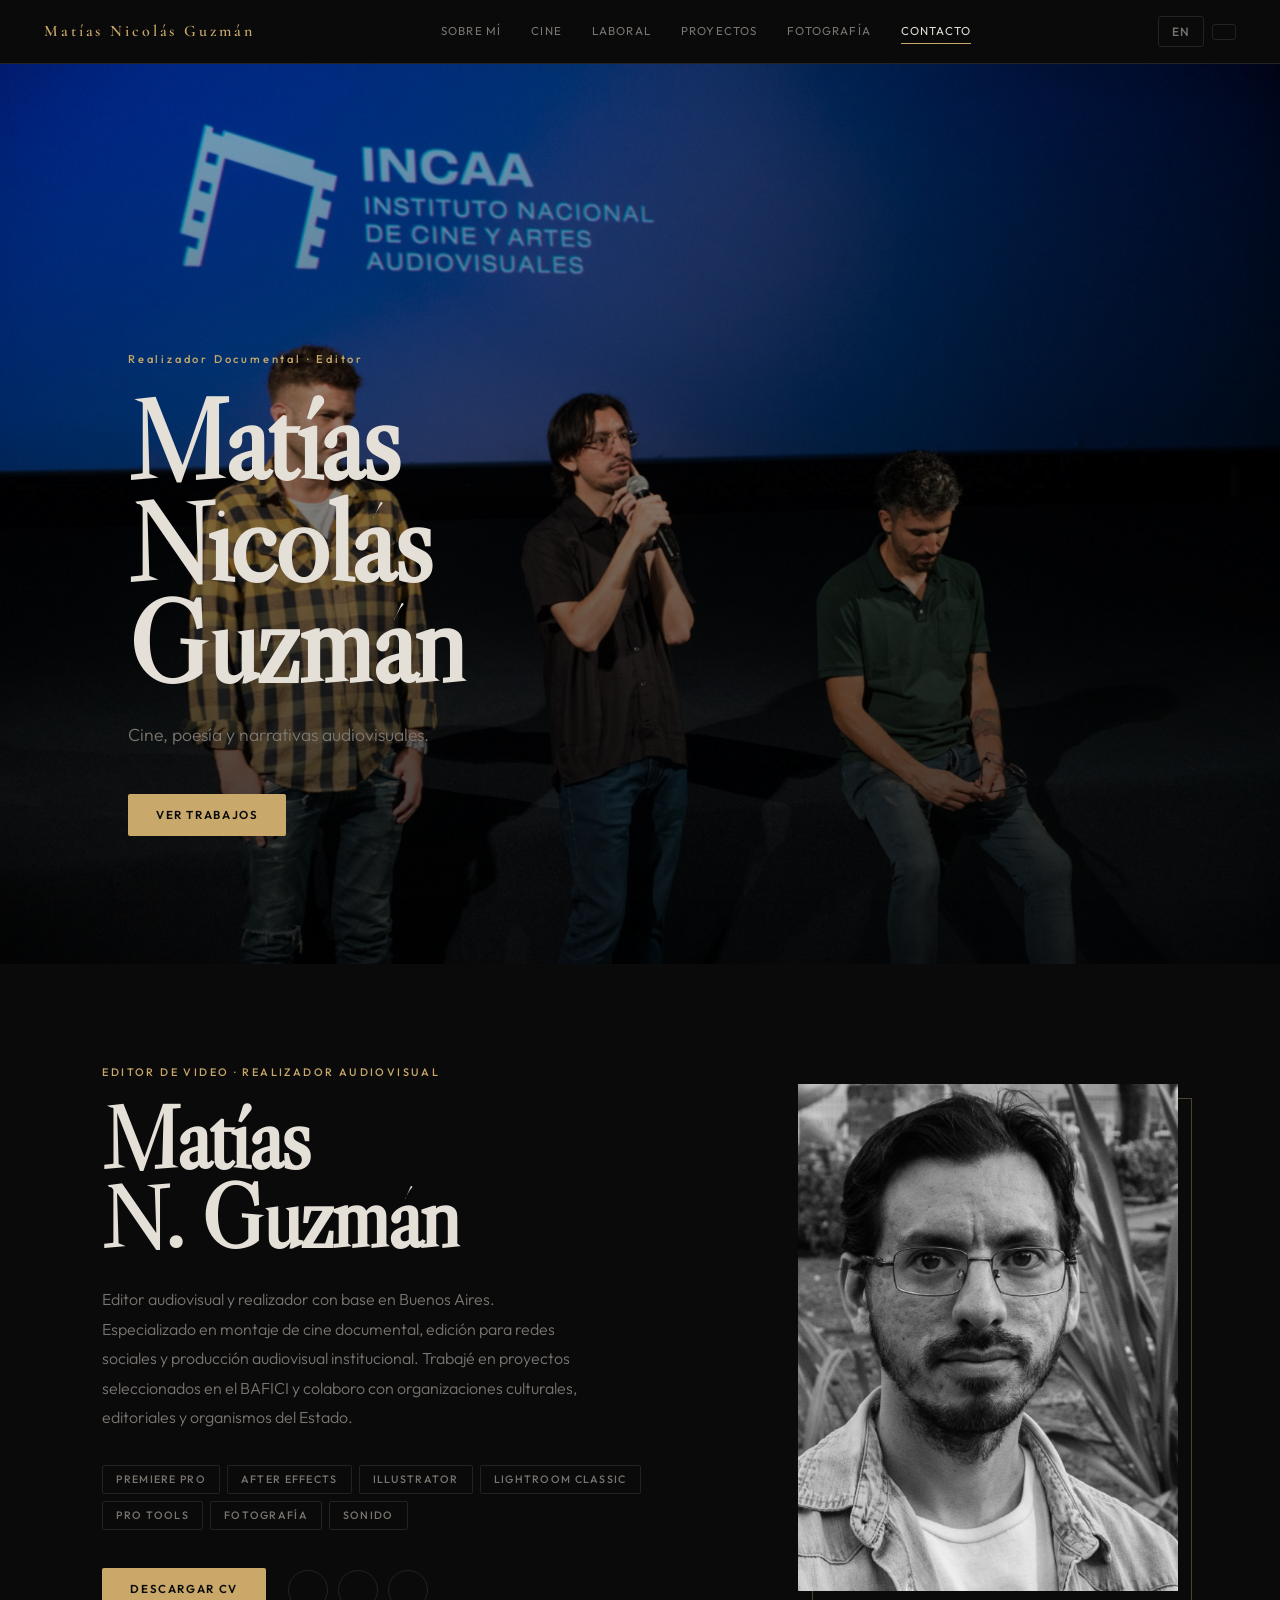
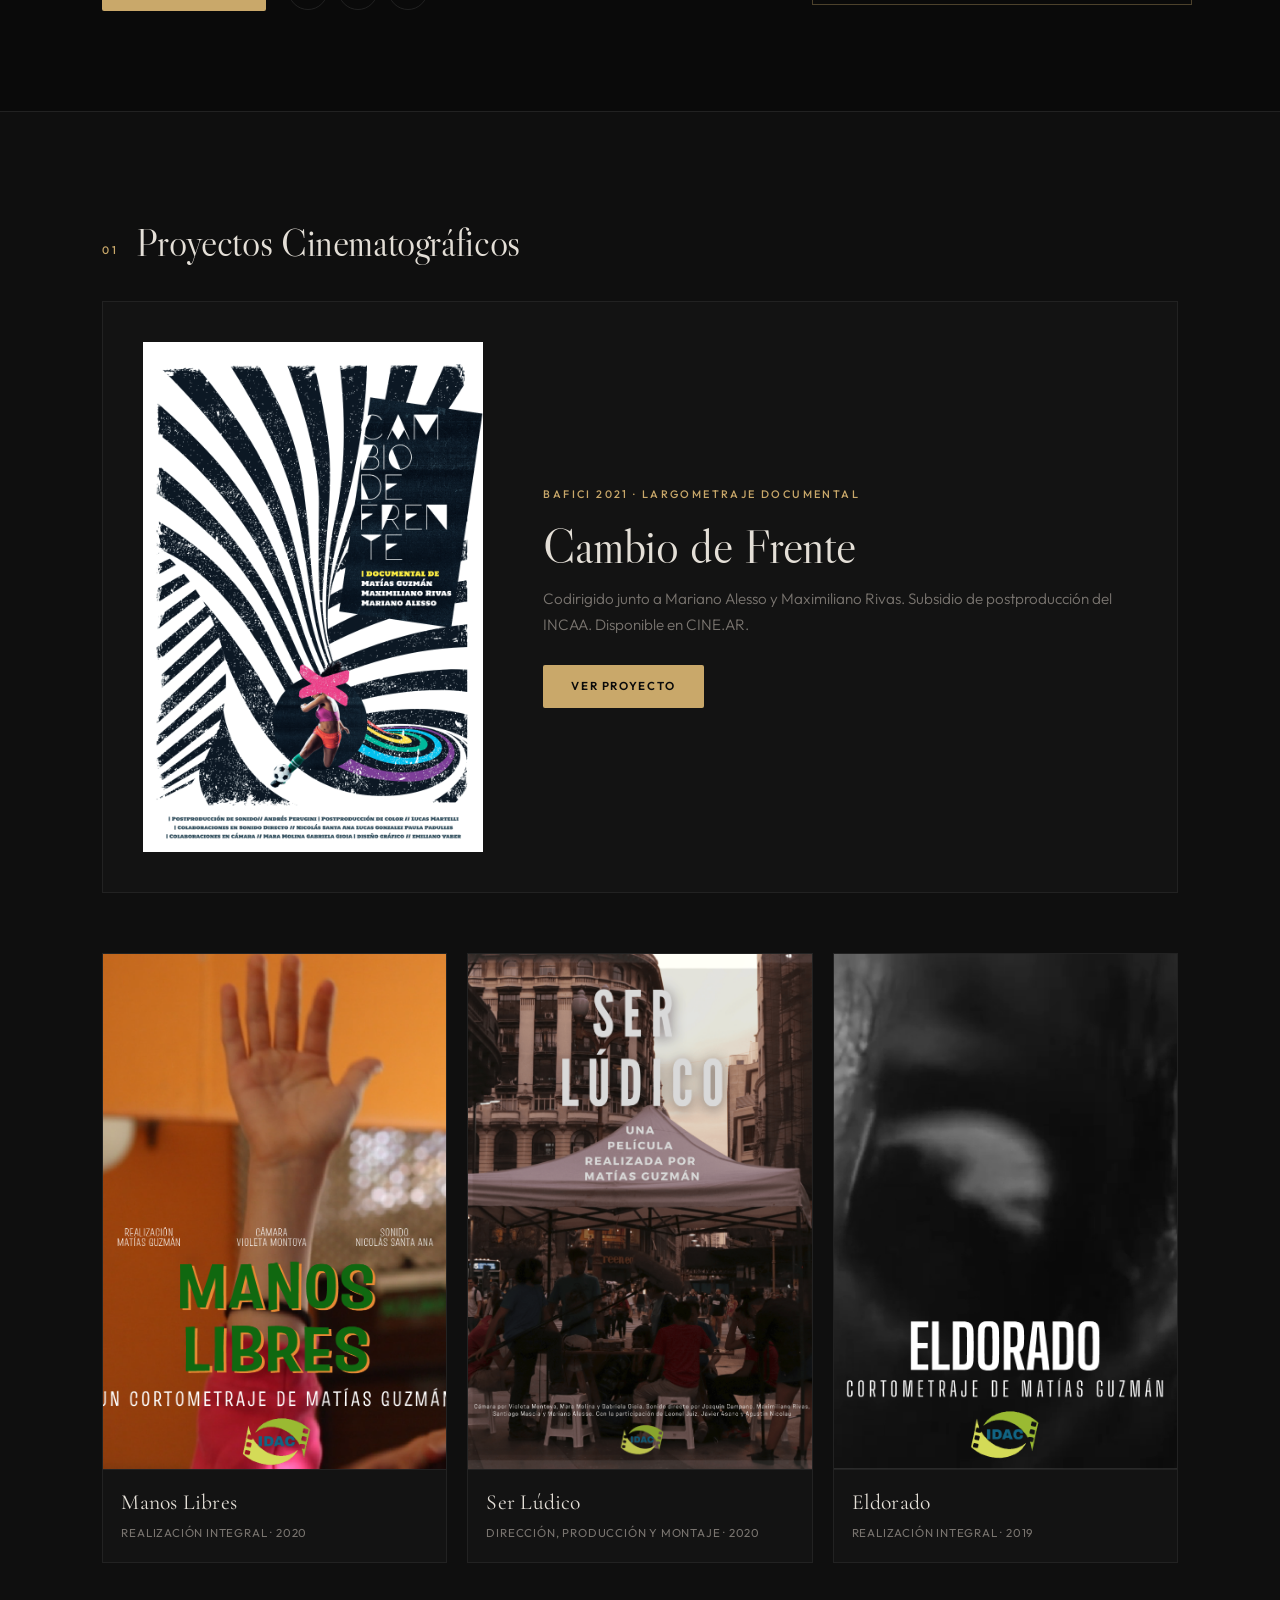
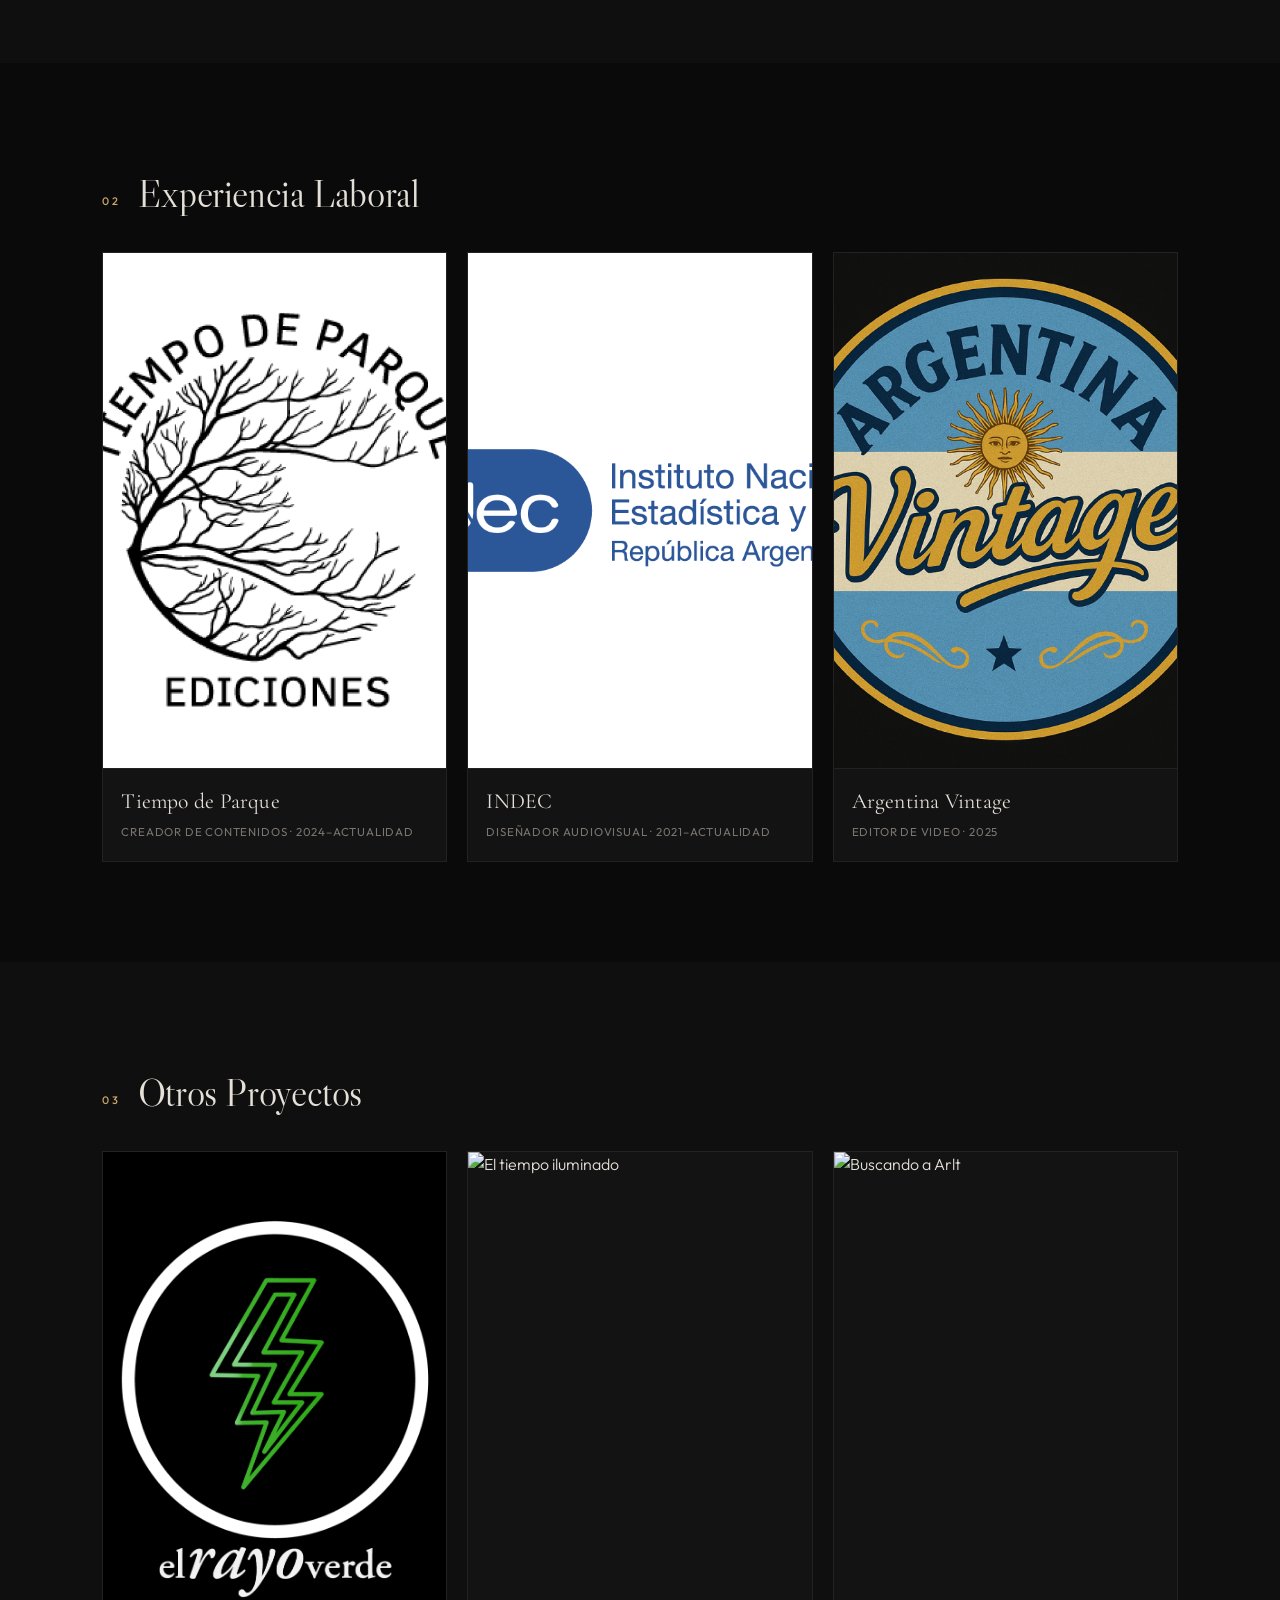
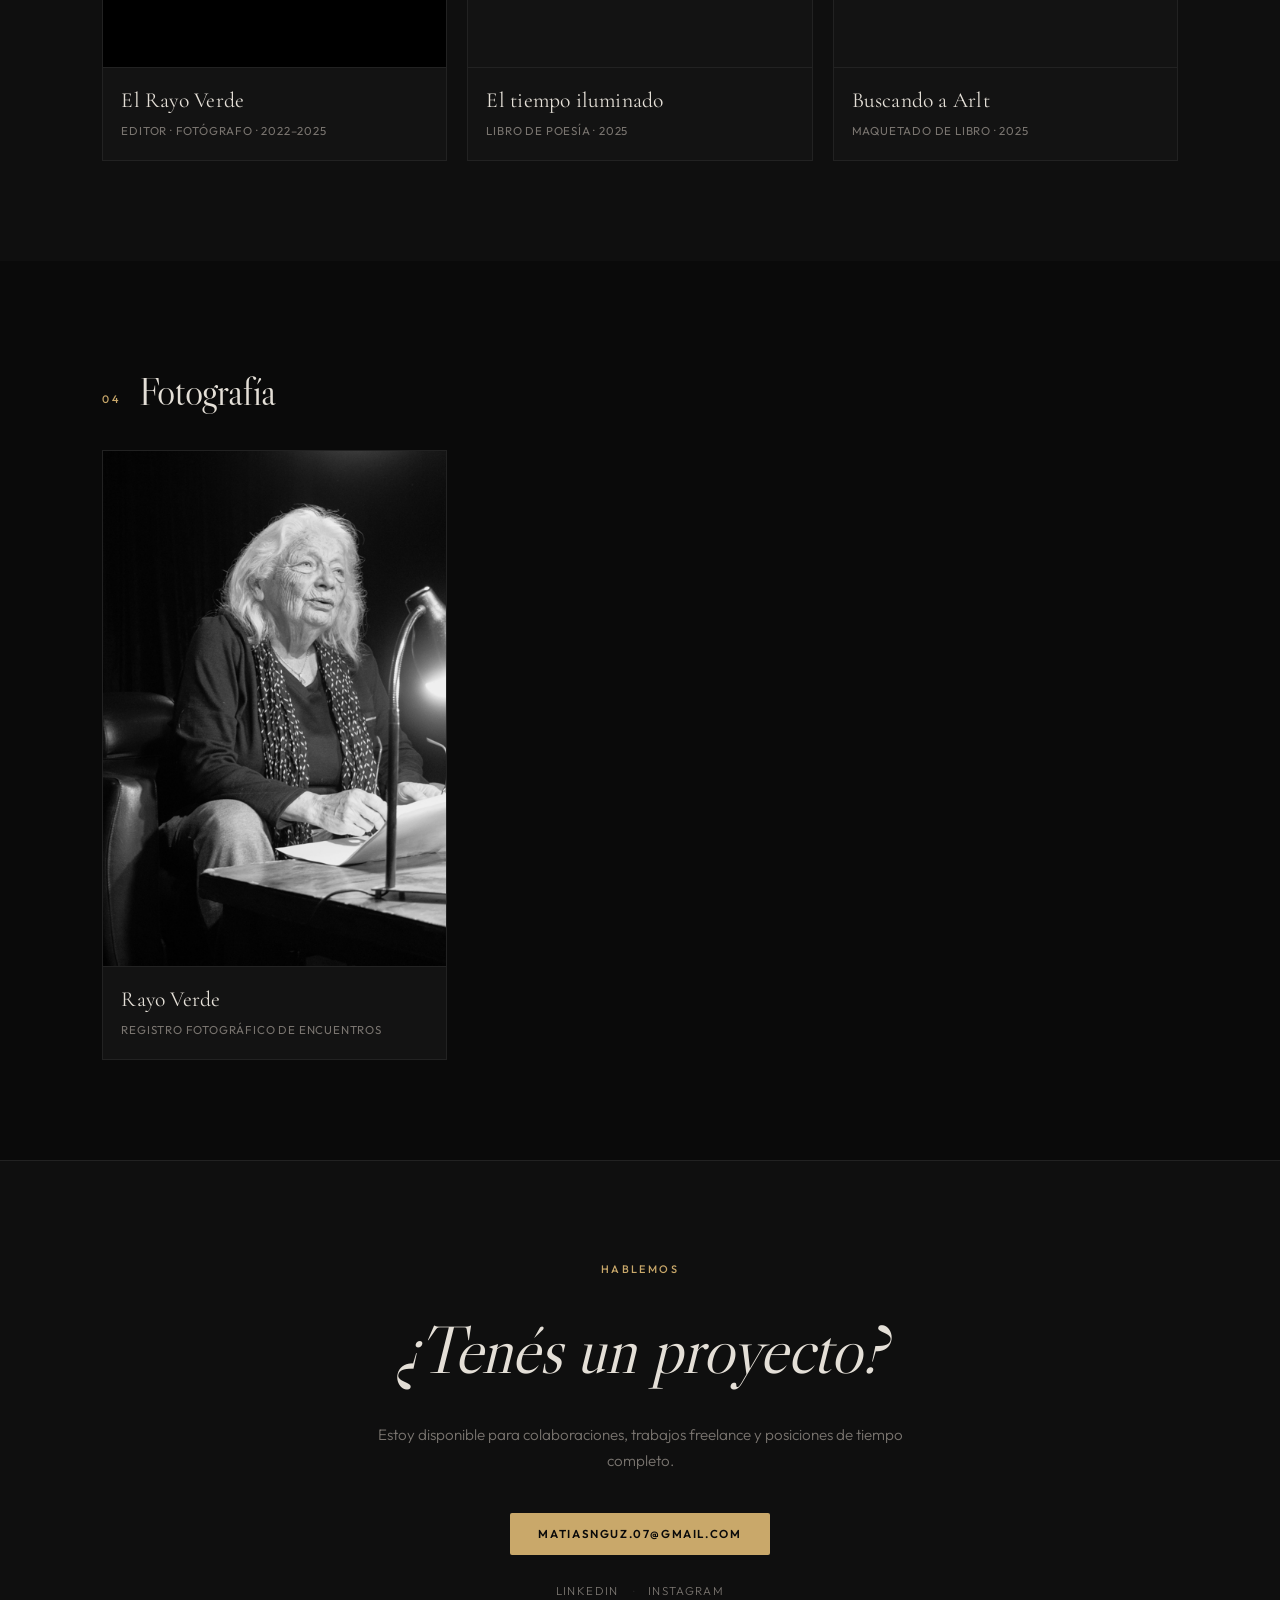
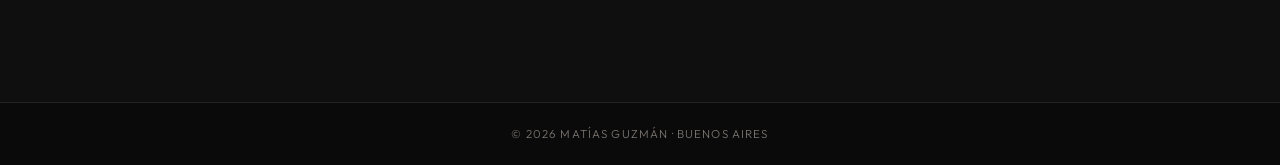
==== commit 75147a7f: "Add files via upload" ====
--- a/index.html
+++ b/index.html
@@ -121,7 +121,7 @@
 
     <a href="proyectos/ludico.html" class="card fade-up" style="transition-delay:0.16s">
       <div class="card-img-wrap">
-        <img src="img/portfolio/1_peliculas/4_ser_ludico/Ser lúdico poster.png" alt="Ser Lúdico">
+        <img src="img/portfolio/1_peliculas/4_ser_ludico/Ser lúdico - Poster.png" alt="Ser Lúdico">
         <div class="card-overlay"><span>Ver proyecto</span></div>
       </div>
       <div class="card-body">
